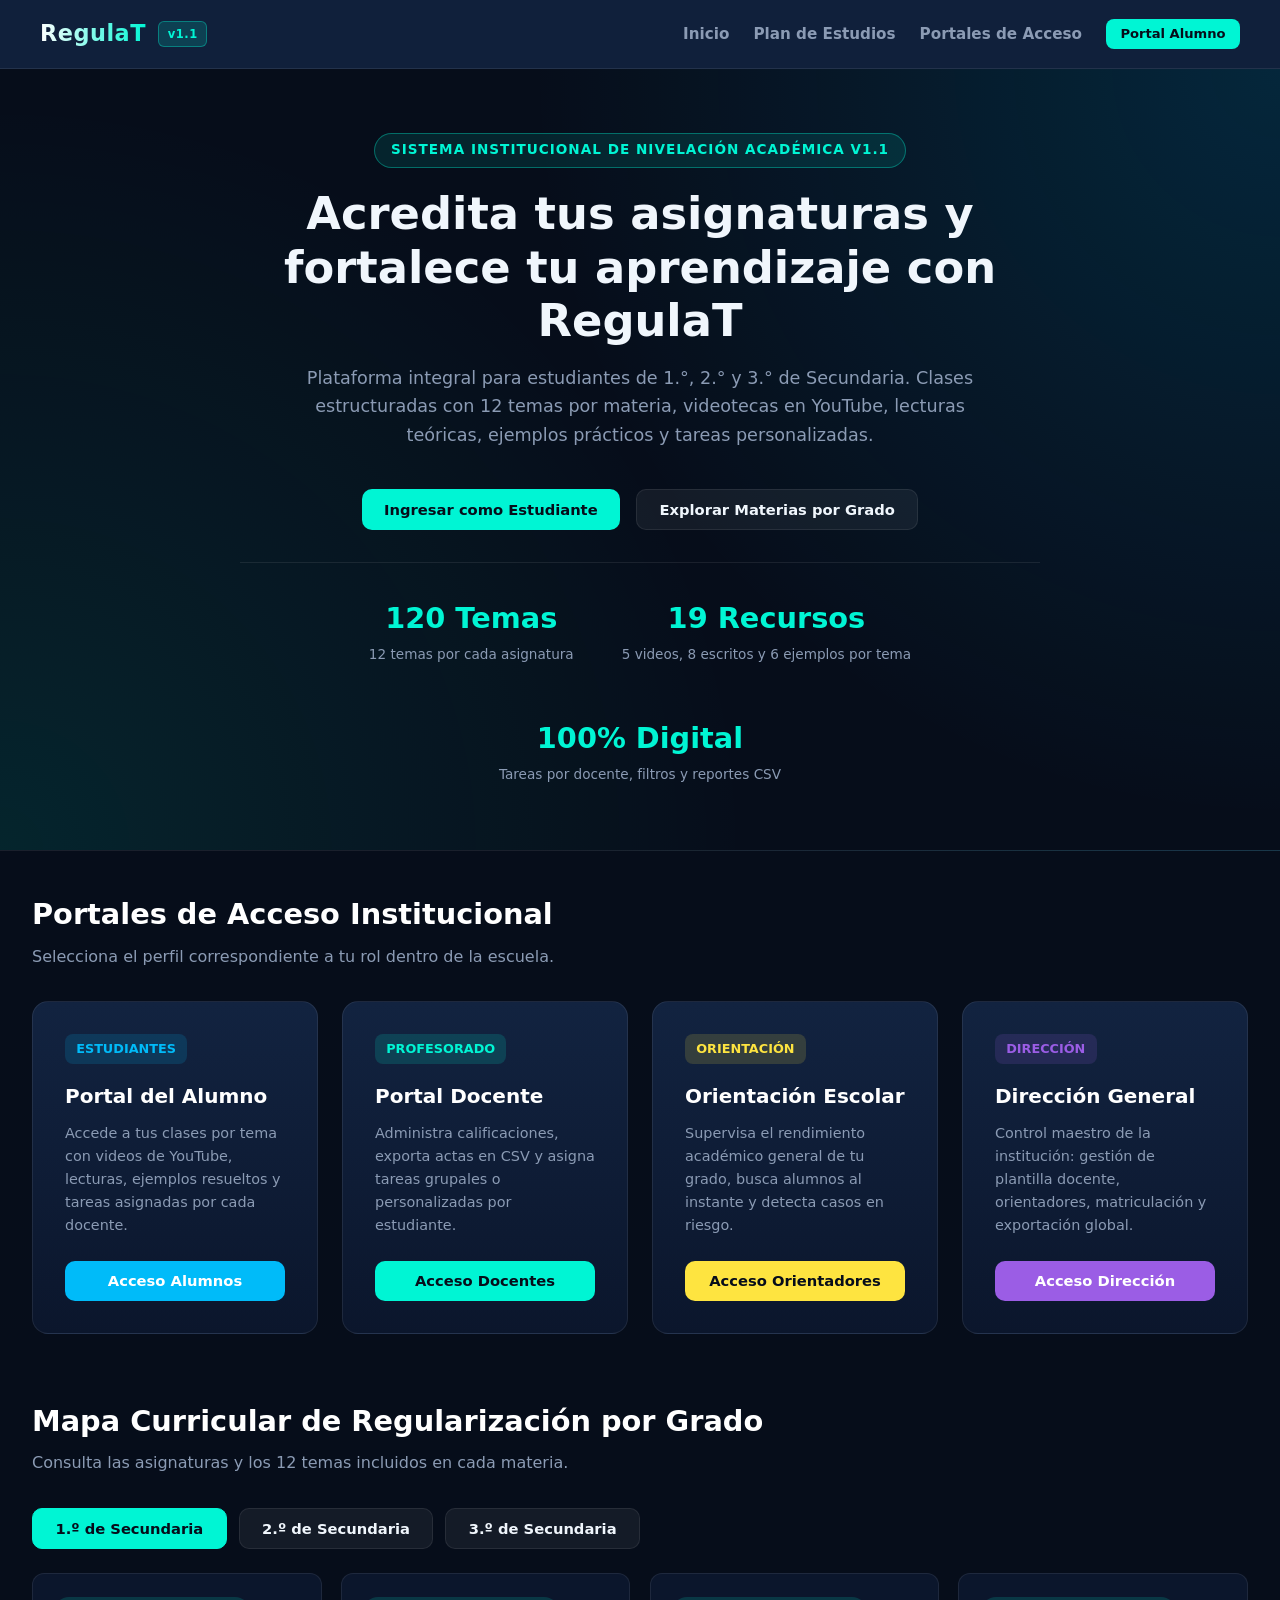
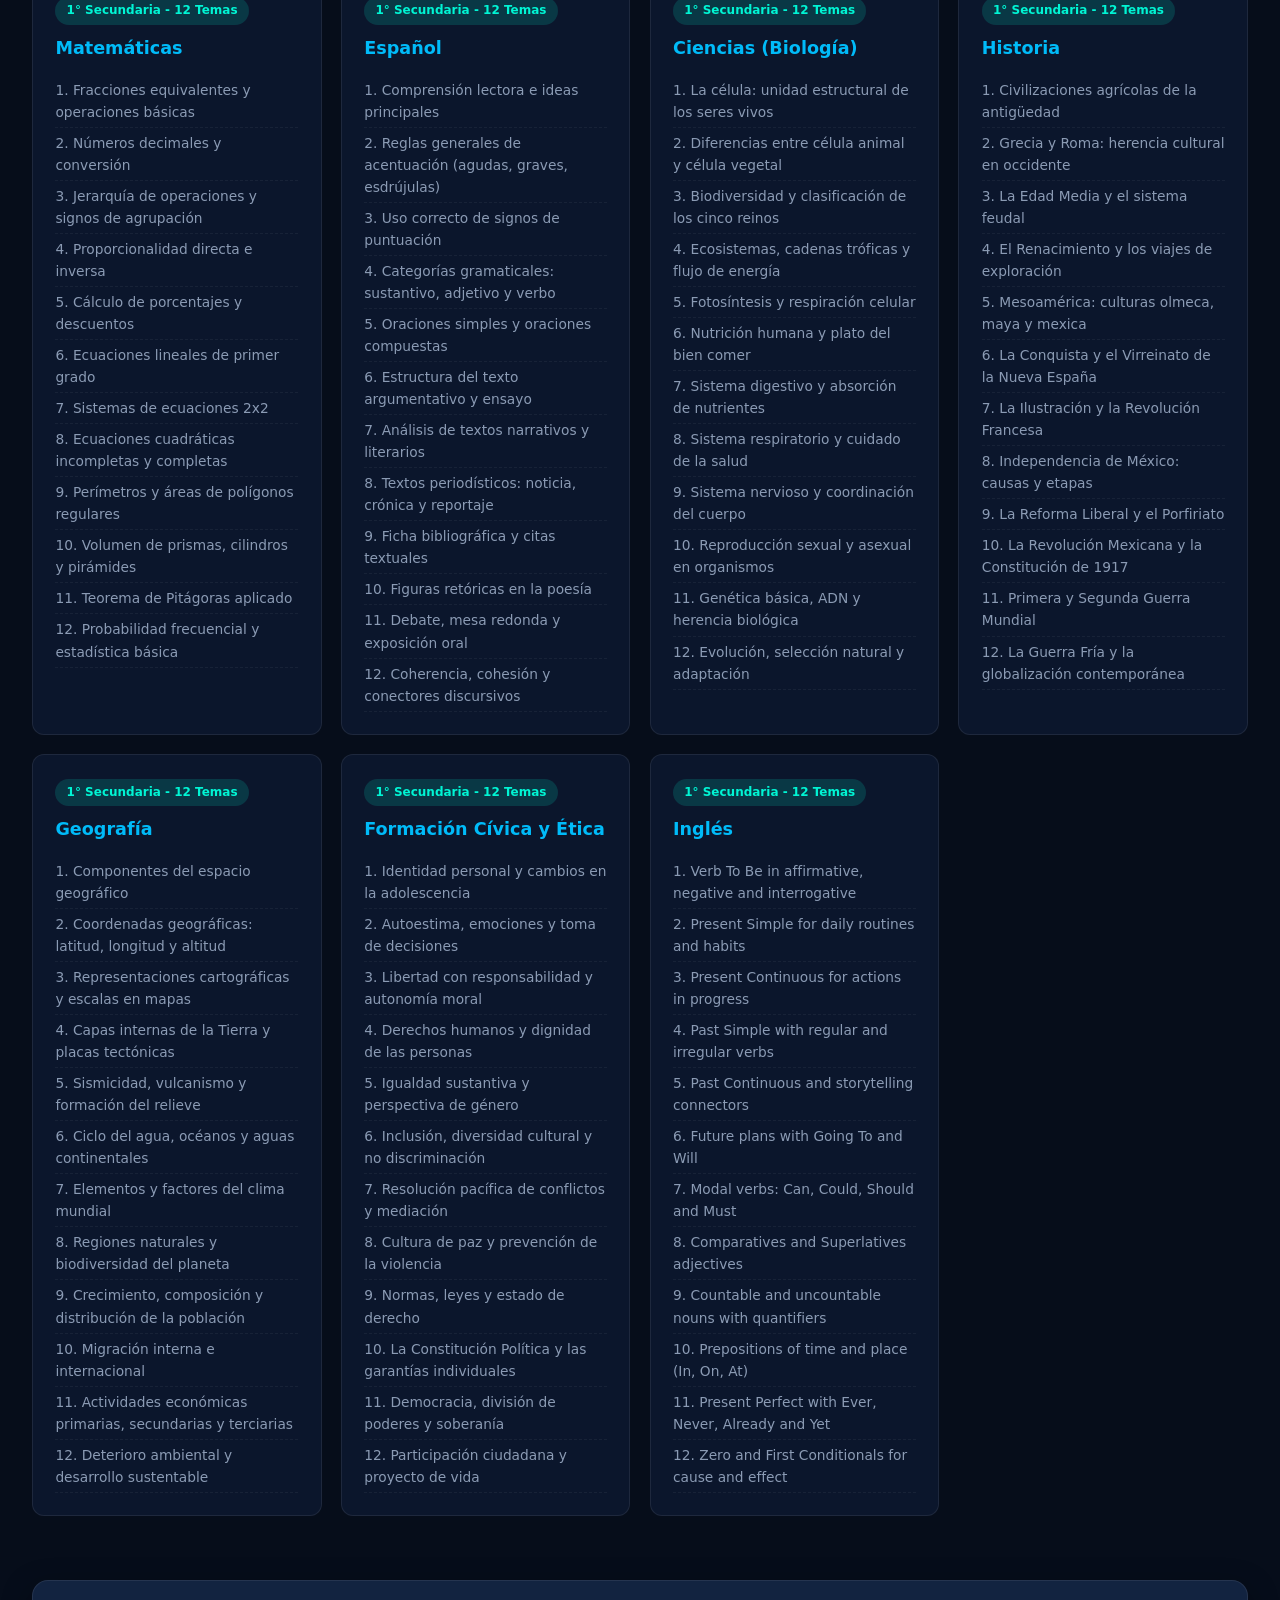
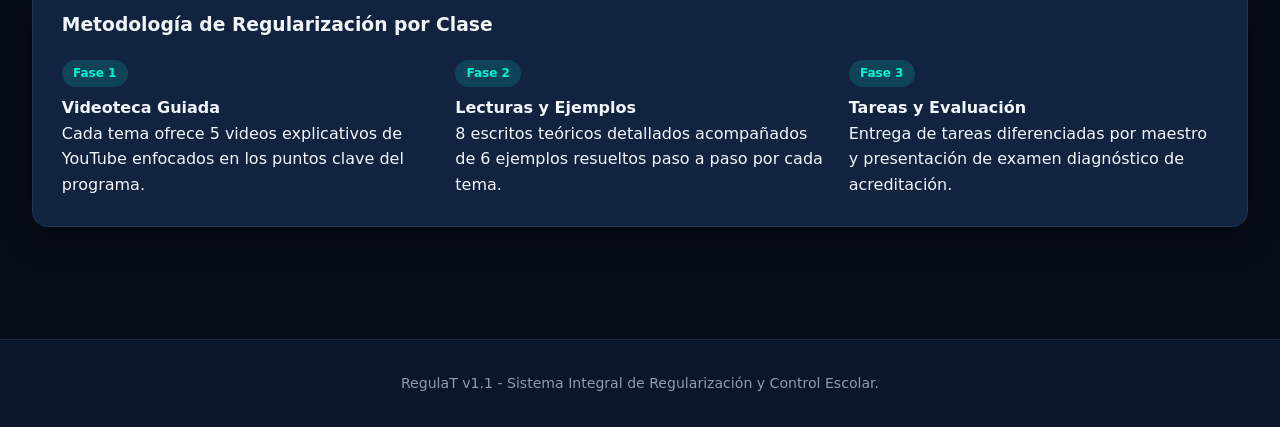
==== index.html @ aa65c078 "Rename Index.html to index.html" ====
<!DOCTYPE html>
<html lang="es">
<head>
  <meta charset="UTF-8">
  <meta name="viewport" content="width=device-width, initial-scale=1.0">
  <title>RegulaT v1.1 - Plataforma Integral de Regularización Escolar</title>
  <style>
    :root {
      --bg-deep: #060d1a;
      --bg-dark: #0b162c;
      --bg-card: #122340;
      --bg-card-hover: #182e52;
      --bg-input: #0e1b33;
      --text-main: #f0f6fc;
      --text-muted: #8b9bb4;
      --accent-cyan: #00f5d4;
      --accent-blue: #00bbf9;
      --accent-purple: #9b5de5;
      --accent-gold: #fee440;
      --accent-red: #f15bb5;
      --accent-green: #00e676;
      --border-light: rgba(255, 255, 255, 0.08);
      --border-glow: rgba(0, 245, 212, 0.35);
    }

    * {
      box-sizing: border-box;
      margin: 0;
      padding: 0;
      font-family: 'Segoe UI', system-ui, -apple-system, sans-serif;
    }

    body {
      background-color: var(--bg-deep);
      color: var(--text-main);
      min-height: 100vh;
      line-height: 1.6;
    }

    .hidden {
      display: none !important;
    }

    .navbar {
      background: rgba(18, 35, 64, 0.9);
      backdrop-filter: blur(12px);
      padding: 1rem 2.5rem;
      display: flex;
      justify-content: space-between;
      align-items: center;
      border-bottom: 1px solid var(--border-light);
      position: sticky;
      top: 0;
      z-index: 100;
    }

    .brand-box {
      display: flex;
      align-items: center;
      gap: 0.75rem;
    }

    .brand-title {
      font-size: 1.4rem;
      font-weight: 800;
      letter-spacing: 0.5px;
      background: linear-gradient(90deg, #fff, var(--accent-cyan));
      -webkit-background-clip: text;
      -webkit-text-fill-color: transparent;
    }

    .version-tag {
      background: rgba(0, 245, 212, 0.15);
      color: var(--accent-cyan);
      border: 1px solid var(--border-glow);
      font-size: 0.72rem;
      font-weight: 800;
      padding: 0.15rem 0.55rem;
      border-radius: 6px;
      letter-spacing: 0.5px;
    }

    .nav-links {
      display: flex;
      gap: 1.5rem;
      align-items: center;
    }

    .nav-item {
      color: var(--text-muted);
      text-decoration: none;
      font-weight: 600;
      font-size: 0.95rem;
      cursor: pointer;
      transition: color 0.2s;
    }

    .nav-item:hover {
      color: var(--accent-cyan);
    }

    .hero-section {
      background: radial-gradient(circle at top right, rgba(0, 187, 249, 0.15), transparent 50%),
                  radial-gradient(circle at bottom left, rgba(0, 245, 212, 0.1), transparent 50%);
      padding: 4rem 2rem;
      text-align: center;
      border-bottom: 1px solid var(--border-light);
    }

    .hero-badge {
      display: inline-block;
      background: rgba(0, 245, 212, 0.1);
      color: var(--accent-cyan);
      border: 1px solid var(--border-glow);
      padding: 0.35rem 1rem;
      border-radius: 50px;
      font-size: 0.85rem;
      font-weight: 700;
      margin-bottom: 1.2rem;
      text-transform: uppercase;
      letter-spacing: 1px;
    }

    .hero-title {
      font-size: 2.8rem;
      font-weight: 900;
      max-width: 800px;
      margin: 0 auto 1rem;
      line-height: 1.2;
    }

    .hero-subtitle {
      color: var(--text-muted);
      font-size: 1.1rem;
      max-width: 680px;
      margin: 0 auto 2.5rem;
    }

    .hero-stats {
      display: flex;
      justify-content: center;
      gap: 3rem;
      flex-wrap: wrap;
      margin-top: 2rem;
      padding-top: 2rem;
      border-top: 1px solid var(--border-light);
      max-width: 800px;
      margin-left: auto;
      margin-right: auto;
    }

    .stat-block h4 {
      font-size: 1.8rem;
      color: var(--accent-cyan);
      font-weight: 800;
    }

    .stat-block span {
      font-size: 0.85rem;
      color: var(--text-muted);
    }

    .container {
      max-width: 1280px;
      margin: 0 auto;
      padding: 2.5rem 2rem;
    }

    .section-header {
      margin-bottom: 2rem;
      display: flex;
      justify-content: space-between;
      align-items: flex-end;
      flex-wrap: wrap;
      gap: 1rem;
    }

    .section-header h2 {
      font-size: 1.8rem;
      color: #ffffff;
      margin-bottom: 0.4rem;
    }

    .section-header p {
      color: var(--text-muted);
    }

    .card {
      background-color: var(--bg-card);
      border-radius: 16px;
      padding: 1.8rem;
      border: 1px solid var(--border-light);
      box-shadow: 0 10px 30px rgba(0, 0, 0, 0.35);
      margin-bottom: 1.5rem;
    }

    .card-header-flex {
      display: flex;
      justify-content: space-between;
      align-items: center;
      flex-wrap: wrap;
      gap: 1rem;
      margin-bottom: 1rem;
    }

    .grid-roles {
      display: grid;
      grid-template-columns: repeat(auto-fit, minmax(260px, 1fr));
      gap: 1.5rem;
    }

    .role-card {
      background: linear-gradient(180deg, var(--bg-card) 0%, var(--bg-dark) 100%);
      padding: 2rem;
      border-radius: 16px;
      border: 1px solid var(--border-light);
      transition: all 0.25s ease;
      display: flex;
      flex-direction: column;
      justify-content: space-between;
    }

    .role-card:hover {
      transform: translateY(-6px);
      border-color: var(--accent-cyan);
      box-shadow: 0 12px 25px rgba(0, 245, 212, 0.12);
    }

    .role-tag {
      display: inline-block;
      padding: 0.3rem 0.7rem;
      border-radius: 8px;
      font-weight: 800;
      font-size: 0.8rem;
      margin-bottom: 1rem;
      width: fit-content;
    }

    .role-card h3 {
      font-size: 1.25rem;
      margin-bottom: 0.6rem;
      color: #fff;
    }

    .role-card p {
      color: var(--text-muted);
      font-size: 0.9rem;
      margin-bottom: 1.5rem;
    }

    .grade-tabs {
      display: flex;
      gap: 0.75rem;
      margin-bottom: 1.5rem;
      flex-wrap: wrap;
    }

    .syllabus-grid {
      display: grid;
      grid-template-columns: repeat(auto-fit, minmax(280px, 1fr));
      gap: 1.2rem;
    }

    .syllabus-card {
      background-color: var(--bg-dark);
      padding: 1.4rem;
      border-radius: 12px;
      border: 1px solid var(--border-light);
    }

    .syllabus-card h4 {
      color: var(--accent-blue);
      margin-bottom: 0.5rem;
      font-size: 1.1rem;
    }

    .syllabus-card ul {
      list-style: none;
      padding-left: 0;
      margin-top: 0.8rem;
    }

    .syllabus-card li {
      font-size: 0.86rem;
      color: var(--text-muted);
      padding: 0.25rem 0;
      border-bottom: 1px dashed rgba(255,255,255,0.05);
    }

    .btn {
      padding: 0.7rem 1.4rem;
      border: none;
      border-radius: 10px;
      font-weight: 700;
      cursor: pointer;
      transition: all 0.2s;
      font-size: 0.92rem;
      display: inline-flex;
      align-items: center;
      justify-content: center;
      gap: 0.5rem;
      text-decoration: none;
    }

    .btn:hover {
      transform: translateY(-2px);
      filter: brightness(1.1);
    }

    .btn-sm { padding: 0.45rem 0.9rem; font-size: 0.82rem; border-radius: 8px; }
    .btn-cyan { background: var(--accent-cyan); color: var(--bg-deep); }
    .btn-blue { background: var(--accent-blue); color: #fff; }
    .btn-gold { background: var(--accent-gold); color: var(--bg-deep); }
    .btn-purple { background: var(--accent-purple); color: #fff; }
    .btn-green { background: var(--accent-green); color: var(--bg-deep); }
    .btn-red { background: var(--accent-red); color: #fff; }
    .btn-ghost { background: rgba(255,255,255,0.06); color: var(--text-main); border: 1px solid var(--border-light); }
    .btn-ghost.active { background: var(--accent-cyan); color: var(--bg-deep); border-color: var(--accent-cyan); }

    .input-field {
      width: 100%;
      padding: 0.75rem 1rem;
      background-color: var(--bg-input);
      border: 1px solid var(--border-light);
      border-radius: 10px;
      color: #ffffff;
      font-size: 0.95rem;
      outline: none;
      transition: border-color 0.2s;
    }

    .input-field:focus {
      border-color: var(--accent-cyan);
    }

    .search-box {
      max-width: 300px;
      padding: 0.55rem 0.9rem;
      font-size: 0.88rem;
    }

    .login-container {
      min-height: calc(100vh - 70px);
      display: flex;
      align-items: center;
      justify-content: center;
      padding: 2rem;
    }

    .login-box {
      width: 100%;
      max-width: 440px;
      background-color: var(--bg-card);
      padding: 2.5rem;
      border-radius: 20px;
      border: 1px solid var(--border-glow);
      box-shadow: 0 20px 50px rgba(0, 0, 0, 0.5);
    }

    .login-box h2 {
      text-align: center;
      color: #fff;
      margin-bottom: 0.4rem;
    }

    .login-box p.subtitle {
      text-align: center;
      color: var(--text-muted);
      margin-bottom: 1.8rem;
      font-size: 0.9rem;
    }

    .form-group { margin-bottom: 1.2rem; }
    .form-group label { display: block; margin-bottom: 0.45rem; font-size: 0.88rem; color: var(--text-main); font-weight: 600; }

    .dashboard-layout {
      display: flex;
      min-height: calc(100vh - 70px);
    }

    .sidebar {
      width: 260px;
      background-color: var(--bg-dark);
      border-right: 1px solid var(--border-light);
      padding: 1.5rem 1rem;
      display: flex;
      flex-direction: column;
      justify-content: space-between;
    }

    .sidebar-nav {
      display: flex;
      flex-direction: column;
      gap: 0.5rem;
    }

    .side-btn {
      width: 100%;
      text-align: left;
      padding: 0.85rem 1rem;
      background: transparent;
      border: none;
      border-radius: 10px;
      color: var(--text-muted);
      font-weight: 600;
      font-size: 0.92rem;
      cursor: pointer;
      transition: all 0.2s;
    }

    .side-btn:hover {
      background: rgba(255, 255, 255, 0.05);
      color: #fff;
    }

    .side-btn.active {
      background: rgba(0, 245, 212, 0.12);
      color: var(--accent-cyan);
      border-left: 3px solid var(--accent-cyan);
    }

    .user-profile-card {
      background: var(--bg-card);
      padding: 1rem;
      border-radius: 12px;
      border: 1px solid var(--border-light);
    }

    .dashboard-content {
      flex: 1;
      padding: 2rem;
      overflow-y: auto;
    }

    .table-wrapper { overflow-x: auto; margin-top: 1rem; }
    table { width: 100%; border-collapse: collapse; text-align: left; }
    th, td { padding: 0.9rem 1rem; border-bottom: 1px solid var(--border-light); font-size: 0.9rem; }
    th { background: rgba(0, 0, 0, 0.25); color: var(--accent-cyan); font-weight: 700; text-transform: uppercase; font-size: 0.78rem; letter-spacing: 0.5px; }
    tr:hover td { background: rgba(255, 255, 255, 0.02); }
    code { background: rgba(0, 0, 0, 0.4); padding: 0.25rem 0.5rem; border-radius: 6px; color: var(--accent-gold); font-family: monospace; }

    .form-row { display: flex; gap: 1rem; flex-wrap: wrap; align-items: flex-end; margin-top: 1rem; }
    .form-col { flex: 1; min-width: 180px; }

    .kpi-grid { display: grid; grid-template-columns: repeat(auto-fit, minmax(200px, 1fr)); gap: 1.2rem; margin-bottom: 1.8rem; }
    .kpi-card { background: var(--bg-card); padding: 1.4rem; border-radius: 14px; border: 1px solid var(--border-light); }
    .kpi-card span { font-size: 0.8rem; color: var(--text-muted); text-transform: uppercase; font-weight: 700; }
    .kpi-card h3 { font-size: 2rem; color: var(--accent-cyan); margin-top: 0.3rem; }

    .grid-cards { display: grid; grid-template-columns: repeat(auto-fit, minmax(280px, 1fr)); gap: 1.2rem; margin-top: 1rem; }
    .subject-card {
      background: var(--bg-dark);
      padding: 1.5rem;
      border-radius: 14px;
      border: 1px solid var(--border-light);
      display: flex;
      flex-direction: column;
      justify-content: space-between;
      gap: 1rem;
    }

    .badge { display: inline-block; padding: 0.25rem 0.7rem; border-radius: 50px; font-size: 0.75rem; font-weight: 700; background: rgba(0, 245, 212, 0.15); color: var(--accent-cyan); }
    .badge-warn { background: rgba(241, 91, 181, 0.15); color: var(--accent-red); }
    .badge-ok { background: rgba(0, 230, 118, 0.15); color: var(--accent-green); }
    .badge-gold { background: rgba(254, 228, 64, 0.15); color: var(--accent-gold); }

    .topic-pills {
      display: grid;
      grid-template-columns: repeat(auto-fit, minmax(220px, 1fr));
      gap: 0.6rem;
      margin: 1.2rem 0;
    }

    .topic-pill {
      padding: 0.65rem 0.9rem;
      background: var(--bg-dark);
      border: 1px solid var(--border-light);
      border-radius: 10px;
      color: var(--text-muted);
      font-size: 0.84rem;
      font-weight: 600;
      text-align: left;
      cursor: pointer;
      transition: all 0.2s;
    }

    .topic-pill:hover {
      border-color: var(--accent-cyan);
      color: #fff;
    }

    .topic-pill.active {
      background: rgba(0, 245, 212, 0.14);
      border-color: var(--accent-cyan);
      color: var(--accent-cyan);
    }

    .resource-section {
      margin: 1.5rem 0;
      padding: 1.4rem;
      background: var(--bg-dark);
      border-radius: 12px;
      border: 1px solid var(--border-light);
    }

    .resource-section h4 {
      color: var(--accent-cyan);
      margin-bottom: 1rem;
      font-size: 1.05rem;
      border-bottom: 1px solid var(--border-light);
      padding-bottom: 0.5rem;
    }

    .video-list {
      display: grid;
      grid-template-columns: repeat(auto-fit, minmax(250px, 1fr));
      gap: 0.9rem;
    }

    .video-item {
      background: var(--bg-card);
      padding: 1rem;
      border-radius: 10px;
      border: 1px solid var(--border-light);
      display: flex;
      flex-direction: column;
      justify-content: space-between;
      gap: 0.7rem;
    }

    .video-item strong {
      font-size: 0.9rem;
      color: #fff;
    }

    .video-item span {
      font-size: 0.8rem;
      color: var(--text-muted);
    }

    .reading-grid {
      display: grid;
      grid-template-columns: repeat(auto-fit, minmax(290px, 1fr));
      gap: 1rem;
    }

    .reading-item {
      background: var(--bg-card);
      padding: 1.1rem;
      border-radius: 10px;
      border-left: 3px solid var(--accent-blue);
    }

    .reading-item h5 {
      color: var(--accent-blue);
      margin-bottom: 0.4rem;
      font-size: 0.95rem;
    }

    .reading-item p {
      font-size: 0.86rem;
      color: var(--text-main);
    }

    .example-grid {
      display: grid;
      grid-template-columns: repeat(auto-fit, minmax(290px, 1fr));
      gap: 1rem;
    }

    .example-item {
      background: var(--bg-card);
      padding: 1.1rem;
      border-radius: 10px;
      border-left: 3px solid var(--accent-gold);
    }

    .example-item h5 {
      color: var(--accent-gold);
      margin-bottom: 0.4rem;
      font-size: 0.92rem;
    }

    .example-item p {
      font-size: 0.86rem;
      color: var(--text-main);
    }

    .quiz-question {
      background: rgba(255, 255, 255, 0.02);
      padding: 1.2rem;
      border-radius: 10px;
      margin-bottom: 1rem;
      border: 1px solid var(--border-light);
    }

    .quiz-question p { font-weight: 700; color: #fff; margin-bottom: 0.7rem; }
    .quiz-option { display: flex; align-items: center; gap: 0.6rem; padding: 0.4rem 0; cursor: pointer; color: var(--text-main); }

    footer {
      background: var(--bg-dark);
      border-top: 1px solid var(--border-light);
      padding: 2rem;
      text-align: center;
      color: var(--text-muted);
      font-size: 0.88rem;
      margin-top: 3rem;
    }

    @media (max-width: 768px) {
      .dashboard-layout { flex-direction: column; }
      .sidebar { width: 100%; border-right: none; border-bottom: 1px solid var(--border-light); }
      .hero-title { font-size: 2rem; }
    }
  </style>
</head>
<body>

  <nav class="navbar">
    <div class="brand-box" style="cursor: pointer;" onclick="navegar('inicio')">
      <div class="brand-title">RegulaT</div>
      <span class="version-tag">v1.1</span>
    </div>
    <div class="nav-links" id="globalNavLinks">
      <span class="nav-item" onclick="navegar('inicio')">Inicio</span>
      <span class="nav-item" onclick="scrollToSection('sec-plan-estudios')">Plan de Estudios</span>
      <span class="nav-item" onclick="scrollToSection('sec-portales')">Portales de Acceso</span>
      <button class="btn btn-sm btn-cyan" onclick="navegar('login-alumnos')">Portal Alumno</button>
    </div>
    <div class="nav-links hidden" id="loggedNavLinks">
      <span id="navUserBadge" class="badge">Usuario</span>
      <button class="btn btn-sm btn-red" onclick="cerrarSesion()">Cerrar Sesión</button>
    </div>
  </nav>

  <div id="view-inicio" class="view-screen">
    <section class="hero-section">
      <div class="hero-badge">Sistema Institucional de Nivelación Académica v1.1</div>
      <h1 class="hero-title">Acredita tus asignaturas y fortalece tu aprendizaje con RegulaT</h1>
      <p class="hero-subtitle">Plataforma integral para estudiantes de 1.°, 2.° y 3.° de Secundaria. Clases estructuradas con 12 temas por materia, videotecas en YouTube, lecturas teóricas, ejemplos prácticos y tareas personalizadas.</p>
      <div style="display: flex; gap: 1rem; justify-content: center; flex-wrap: wrap;">
        <button class="btn btn-cyan" onclick="navegar('login-alumnos')">Ingresar como Estudiante</button>
        <button class="btn btn-ghost" onclick="scrollToSection('sec-plan-estudios')">Explorar Materias por Grado</button>
      </div>
      <div class="hero-stats">
        <div class="stat-block">
          <h4>120 Temas</h4>
          <span>12 temas por cada asignatura</span>
        </div>
        <div class="stat-block">
          <h4>19 Recursos</h4>
          <span>5 videos, 8 escritos y 6 ejemplos por tema</span>
        </div>
        <div class="stat-block">
          <h4>100% Digital</h4>
          <span>Tareas por docente, filtros y reportes CSV</span>
        </div>
      </div>
    </section>

    <main class="container">
      <section id="sec-portales" style="margin-bottom: 4rem;">
        <div class="section-header">
          <div>
            <h2>Portales de Acceso Institucional</h2>
            <p>Selecciona el perfil correspondiente a tu rol dentro de la escuela.</p>
          </div>
        </div>
        <div class="grid-roles">
          <div class="role-card">
            <div>
              <span class="role-tag" style="background: rgba(0, 187, 249, 0.15); color: var(--accent-blue);">ESTUDIANTES</span>
              <h3>Portal del Alumno</h3>
              <p>Accede a tus clases por tema con videos de YouTube, lecturas, ejemplos resueltos y tareas asignadas por cada docente.</p>
            </div>
            <button class="btn btn-blue" style="width: 100%;" onclick="navegar('login-alumnos')">Acceso Alumnos</button>
          </div>

          <div class="role-card">
            <div>
              <span class="role-tag" style="background: rgba(0, 245, 212, 0.15); color: var(--accent-cyan);">PROFESORADO</span>
              <h3>Portal Docente</h3>
              <p>Administra calificaciones, exporta actas en CSV y asigna tareas grupales o personalizadas por estudiante.</p>
            </div>
            <button class="btn btn-cyan" style="width: 100%;" onclick="navegar('login-docentes')">Acceso Docentes</button>
          </div>

          <div class="role-card">
            <div>
              <span class="role-tag" style="background: rgba(254, 228, 64, 0.15); color: var(--accent-gold);">ORIENTACIÓN</span>
              <h3>Orientación Escolar</h3>
              <p>Supervisa el rendimiento académico general de tu grado, busca alumnos al instante y detecta casos en riesgo.</p>
            </div>
            <button class="btn btn-gold" style="width: 100%;" onclick="navegar('login-orientadores')">Acceso Orientadores</button>
          </div>

          <div class="role-card">
            <div>
              <span class="role-tag" style="background: rgba(155, 93, 229, 0.15); color: var(--accent-purple);">DIRECCIÓN</span>
              <h3>Dirección General</h3>
              <p>Control maestro de la institución: gestión de plantilla docente, orientadores, matriculación y exportación global.</p>
            </div>
            <button class="btn btn-purple" style="width: 100%;" onclick="navegar('login-director')">Acceso Dirección</button>
          </div>
        </div>
      </section>

      <section id="sec-plan-estudios" style="margin-bottom: 4rem;">
        <div class="section-header">
          <div>
            <h2>Mapa Curricular de Regularización por Grado</h2>
            <p>Consulta las asignaturas y los 12 temas incluidos en cada materia.</p>
          </div>
        </div>
        <div class="grade-tabs">
          <button class="btn btn-ghost active" id="tabPub1" onclick="mostrarPlanPublico('1°')">1.º de Secundaria</button>
          <button class="btn btn-ghost" id="tabPub2" onclick="mostrarPlanPublico('2°')">2.º de Secundaria</button>
          <button class="btn btn-ghost" id="tabPub3" onclick="mostrarPlanPublico('3°')">3.º de Secundaria</button>
        </div>
        <div id="gridPlanEstudiosPublico" class="syllabus-grid"></div>
      </section>

      <section class="card">
        <h3>Metodología de Regularización por Clase</h3>
        <div class="grid-roles" style="margin-top: 1.2rem;">
          <div>
            <span class="badge" style="margin-bottom: 0.5rem;">Fase 1</span>
            <h4>Videoteca Guiada</h4>
            <p>Cada tema ofrece 5 videos explicativos de YouTube enfocados en los puntos clave del programa.</p>
          </div>
          <div>
            <span class="badge" style="margin-bottom: 0.5rem;">Fase 2</span>
            <h4>Lecturas y Ejemplos</h4>
            <p>8 escritos teóricos detallados acompañados de 6 ejemplos resueltos paso a paso por cada tema.</p>
          </div>
          <div>
            <span class="badge" style="margin-bottom: 0.5rem;">Fase 3</span>
            <h4>Tareas y Evaluación</h4>
            <p>Entrega de tareas diferenciadas por maestro y presentación de examen diagnóstico de acreditación.</p>
          </div>
        </div>
      </section>
    </main>

    <footer>
      <p>RegulaT v1.1 - Sistema Integral de Regularización y Control Escolar.</p>
    </footer>
  </div>

  <div id="view-login-alumnos" class="view-screen hidden">
    <div class="login-container">
      <div class="login-box">
        <h2>Portal del Alumno</h2>
        <p class="subtitle">Ingresa tu usuario y contraseña institucional</p>
        <form onsubmit="procesarLoginAlumno(event)">
          <div class="form-group">
            <label>Usuario o Matrícula:</label>
            <input type="text" id="inputUserAlumno" class="input-field" placeholder="Ej. DoryanCastañeda" required>
          </div>
          <div class="form-group">
            <label>Contraseña:</label>
            <input type="password" id="inputPassAlumno" class="input-field" placeholder="Contraseña" required>
          </div>
          <button type="submit" class="btn btn-blue" style="width: 100%;">Ingresar a Mis Clases</button>
        </form>
        <div style="text-align: center; margin-top: 1.5rem;">
          <button class="btn btn-sm btn-ghost" onclick="navegar('inicio')">Volver a la portada</button>
        </div>
      </div>
    </div>
  </div>

  <div id="view-login-docentes" class="view-screen hidden">
    <div class="login-container">
      <div class="login-box">
        <h2>Portal Docente</h2>
        <p class="subtitle">Selecciona tu grado, nombre y clave asignada</p>
        <form onsubmit="procesarLoginDocente(event)">
          <div class="form-group">
            <label>Grado Escolar:</label>
            <select id="selectGradoDocente" class="input-field" onchange="filtrarMaestrosPorGrado()">
              <option value="1°">1.º de Secundaria</option>
              <option value="2°">2.º de Secundaria</option>
              <option value="3°">3.º de Secundaria</option>
            </select>
          </div>
          <div class="form-group">
            <label>Docente y Asignatura:</label>
            <select id="selectMaestroObjeto" class="input-field" required></select>
          </div>
          <div class="form-group">
            <label>Contraseña:</label>
            <input type="password" id="inputPassDocente" class="input-field" placeholder="Contraseña" required>
          </div>
          <button type="submit" class="btn btn-cyan" style="width: 100%;">Acceder al Panel Docente</button>
        </form>
        <div style="text-align: center; margin-top: 1.5rem;">
          <button class="btn btn-sm btn-ghost" onclick="navegar('inicio')">Volver a la portada</button>
        </div>
      </div>
    </div>
  </div>

  <div id="view-login-orientadores" class="view-screen hidden">
    <div class="login-container">
      <div class="login-box">
        <h2>Orientación Escolar</h2>
        <p class="subtitle">Seguimiento académico por grado</p>
        <form onsubmit="procesarLoginOrientador(event)">
          <div class="form-group">
            <label>Grado Asignado:</label>
            <select id="selectGradoOrientador" class="input-field">
              <option value="1°">1.º de Secundaria (Profa. Nancy)</option>
              <option value="2°">2.º de Secundaria (Profa. Anele)</option>
              <option value="3°">3.º de Secundaria (Prof. Genaro Reyes)</option>
            </select>
          </div>
          <div class="form-group">
            <label>Contraseña:</label>
            <input type="password" id="inputPassOrientador" class="input-field" placeholder="Contraseña" required>
          </div>
          <button type="submit" class="btn btn-gold" style="width: 100%;">Ingresar a Orientación</button>
        </form>
        <div style="text-align: center; margin-top: 1.5rem;">
          <button class="btn btn-sm btn-ghost" onclick="navegar('inicio')">Volver a la portada</button>
        </div>
      </div>
    </div>
  </div>

  <div id="view-login-director" class="view-screen hidden">
    <div class="login-container">
      <div class="login-box">
        <h2>Dirección General</h2>
        <p class="subtitle">Control administrativo maestro</p>
        <form onsubmit="procesarLoginDirector(event)">
          <div class="form-group">
            <label>Clave Maestra:</label>
            <input type="password" id="inputPassDirector" class="input-field" placeholder="Clave maestra" required>
          </div>
          <button type="submit" class="btn btn-purple" style="width: 100%;">Ingresar a Dirección</button>
        </form>
        <div style="text-align: center; margin-top: 1.5rem;">
          <button class="btn btn-sm btn-ghost" onclick="navegar('inicio')">Volver a la portada</button>
        </div>
      </div>
    </div>
  </div>

  <div id="view-panel-alumnos" class="view-screen hidden">
    <div class="dashboard-layout">
      <aside class="sidebar">
        <div class="sidebar-nav">
          <button class="side-btn active" id="sideAluMaterias" onclick="cambiarSeccionAlumno('materias')">Mis Clases y Materias</button>
          <button class="side-btn" id="sideAluTareas" onclick="cambiarSeccionAlumno('tareas')">Mis Tareas Asignadas</button>
          <button class="side-btn" id="sideAluHistorial" onclick="cambiarSeccionAlumno('historial')">Boleta e Historial</button>
        </div>
        <div class="user-profile-card">
          <span class="badge" id="badgeGradoAlumnoSide" style="margin-bottom: 0.4rem;">Grado</span>
          <h4 id="labelNombreAlumnoSide" style="font-size: 0.95rem; color: #fff;">Alumno</h4>
          <p id="labelUsuarioAlumnoSide" style="font-size: 0.8rem; color: var(--text-muted);">@usuario</p>
        </div>
      </aside>

      <main class="dashboard-content">
        <div id="aluVistaMaterias">
          <div class="section-header">
            <div>
              <h2>Clases de Regularización por Materia</h2>
              <p>Cada asignatura cuenta con 12 temas completos: 5 videos de YouTube, 8 lecturas teóricas, 6 ejemplos y evaluación.</p>
            </div>
          </div>

          <div class="grade-tabs" id="filtrosMateriasAlumno">
            <button class="btn btn-sm btn-ghost active" id="filtroMatTodos" onclick="filtrarMateriasAlumno('todos')">Todas</button>
            <button class="btn btn-sm btn-ghost" id="filtroMatAprobadas" onclick="filtrarMateriasAlumno('aprobadas')">Aprobadas</button>
            <button class="btn btn-sm btn-ghost" id="filtroMatRiesgo" onclick="filtrarMateriasAlumno('riesgo')">En Riesgo</button>
            <button class="btn btn-sm btn-ghost" id="filtroMatPendientes" onclick="filtrarMateriasAlumno('pendientes')">Pendientes</button>
          </div>

          <div id="gridMateriasGraduadas" class="grid-cards"></div>

          <div id="panelExamenModulo" class="card hidden" style="margin-top: 2rem; border-color: var(--accent-cyan);">
            <div style="display: flex; justify-content: space-between; align-items: center; flex-wrap: wrap; gap: 1rem;">
              <div>
                <span class="badge" id="tagMateriaNombre">Asignatura</span>
                <h2 id="tituloModuloEstudio" style="margin-top: 0.4rem;">Aula Virtual de Regularización</h2>
              </div>
              <button class="btn btn-sm btn-ghost" onclick="cerrarModuloEstudio()">Volver a materias</button>
            </div>

            <div style="margin-top: 1.5rem;">
              <h4 style="color: var(--accent-cyan);">Selecciona uno de los 12 Temas de la Asignatura:</h4>
              <div id="contenedorTemasMateria" class="topic-pills"></div>
            </div>

            <div class="resource-section">
              <h4 id="tituloVideosTema">5 Videos de YouTube sobre el Tema</h4>
              <div id="contenedorVideosTema" class="video-list"></div>
            </div>

            <div class="resource-section">
              <h4 id="tituloLecturasTema">8 Escritos y Lecturas Teóricas del Tema</h4>
              <div id="contenedorLecturasTema" class="reading-grid"></div>
            </div>

            <div class="resource-section">
              <h4 id="tituloEjemplosTema">6 Ejemplos Prácticos Resueltos</h4>
              <div id="contenedorEjemplosTema" class="example-grid"></div>
            </div>

            <div class="resource-section" style="border-color: var(--accent-cyan);">
              <h4>Evaluación de Acreditación de la Asignatura</h4>
              <div id="contenedorPreguntasQuiz"></div>
              <div style="display: flex; gap: 1rem; margin-top: 1.5rem;">
                <button class="btn btn-cyan" onclick="evaluarQuizAlumno()">Finalizar y Calificar Examen</button>
                <button class="btn btn-ghost" onclick="cerrarModuloEstudio()">Cancelar</button>
              </div>
            </div>
          </div>
        </div>

        <div id="aluVistaTareas" class="hidden">
          <div class="section-header">
            <div>
              <h2>Tareas Asignadas por tus Docentes</h2>
              <p>Actividades personalizadas y grupales enviadas por los maestros de tus distintas asignaturas.</p>
            </div>
          </div>
          <div id="gridTareasAlumno" class="grid-cards"></div>
        </div>

        <div id="aluVistaHistorial" class="hidden">
          <div class="section-header">
            <div>
              <h2>Boleta e Historial Académico</h2>
              <p>Resultados obtenidos en tus evaluaciones y calificaciones registradas por docentes.</p>
            </div>
            <button class="btn btn-sm btn-green" onclick="exportarBoletaAlumnoCSV()">Descargar Boleta (CSV)</button>
          </div>
          <div class="kpi-grid">
            <div class="kpi-card">
              <span>Promedio General</span>
              <h3 id="kpiPromedioAlumno">0.0</h3>
            </div>
            <div class="kpi-card">
              <span>Materias Evaluadas</span>
              <h3 id="kpiExamenesCount">0</h3>
            </div>
            <div class="kpi-card">
              <span>Estatus Académico</span>
              <h3 id="kpiEstatusAlumno" style="font-size: 1.4rem; margin-top: 0.6rem;">Sin datos</h3>
            </div>
          </div>
          <div class="card">
            <div class="table-wrapper">
              <table>
                <thead>
                  <tr>
                    <th>Asignatura</th>
                    <th>Calificación</th>
                    <th>Estatus</th>
                    <th>Fecha</th>
                  </tr>
                </thead>
                <tbody id="tbodyHistorialAlumno"></tbody>
              </table>
            </div>
          </div>
        </div>
      </main>
    </div>
  </div>

  <div id="view-panel-docentes" class="view-screen hidden">
    <div class="dashboard-layout">
      <aside class="sidebar">
        <div class="sidebar-nav">
          <button class="side-btn active" id="sideDocTareas" onclick="cambiarSeccionDocente('tareas')">Tareas y Material</button>
          <button class="side-btn" id="sideDocCalifs" onclick="cambiarSeccionDocente('califs')">Calificaciones</button>
        </div>
        <div class="user-profile-card">
          <span class="badge" id="badgeGradoDocenteSide" style="margin-bottom: 0.4rem;">Grado</span>
          <h4 id="labelNombreDocenteSide" style="font-size: 0.95rem; color: #fff;">Docente</h4>
          <p id="labelMateriaDocenteSide" style="font-size: 0.8rem; color: var(--accent-cyan);">Asignatura</p>
        </div>
      </aside>

      <main class="dashboard-content">
        <div id="docVistaTareas">
          <div class="section-header">
            <div>
              <h2 id="tituloDocenteTareas">Gestión de Tareas y Recursos</h2>
              <p>Publica actividades para todo el grupo o asigna tareas diferenciadas a un estudiante específico.</p>
            </div>
          </div>

          <div class="card">
            <h3>Publicar Nueva Actividad</h3>
            <form id="formTareaDocente" onsubmit="guardarTareaDocente(event)">
              <div class="form-row">
                <div class="form-col">
                  <label style="display:block; margin-bottom:0.4rem; font-size:0.88rem;">Asignar a:</label>
                  <select id="selectDestinatarioTarea" class="input-field"></select>
                </div>
                <div class="form-col">
                  <label style="display:block; margin-bottom:0.4rem; font-size:0.88rem;">Título de la tarea:</label>
                  <input type="text" id="tituloTareaDocente" class="input-field" placeholder="Ej. Ejercicios de reforzamiento" required>
                </div>
                <div class="form-col">
                  <label style="display:block; margin-bottom:0.4rem; font-size:0.88rem;">Enlace externo (YouTube, Drive, PDF):</label>
                  <input type="url" id="enlaceTareaDocente" class="input-field" placeholder="https://...">
                </div>
              </div>
              <div style="margin-top: 1rem;">
                <label style="display:block; margin-bottom:0.4rem; font-size:0.88rem;">Instrucciones detalladas:</label>
                <textarea id="descTareaDocente" class="input-field" rows="3" placeholder="Describe los ejercicios o lectura que debe realizar el alumno..." required></textarea>
              </div>
              <div class="form-row">
                <div class="form-col">
                  <label style="display:block; margin-bottom:0.4rem; font-size:0.88rem;">Adjuntar Imagen / Esquema (Opcional):</label>
                  <input type="file" id="imagenTareaDocente" accept="image/*" class="input-field">
                </div>
                <button type="submit" class="btn btn-gold">Publicar Tarea</button>
              </div>
            </form>
          </div>

          <div class="card">
            <h3>Tareas Publicadas en tu Asignatura</h3>
            <div class="table-wrapper">
              <table>
                <thead>
                  <tr>
                    <th>Destinatario</th>
                    <th>Título</th>
                    <th>Instrucciones</th>
                    <th>Adjuntos</th>
                    <th>Fecha</th>
                    <th>Acción</th>
                  </tr>
                </thead>
                <tbody id="tbodyTareasDocente"></tbody>
              </table>
            </div>
          </div>
        </div>

        <div id="docVistaCalifs" class="hidden">
          <div class="section-header">
            <div>
              <h2>Registro de Calificaciones</h2>
              <p>Asigna o actualiza las calificaciones de los estudiantes inscritos en tu grado.</p>
            </div>
          </div>

          <div class="card">
            <h3>Capturar Calificación</h3>
            <form onsubmit="guardarCalificacionDocente(event)" class="form-row">
              <div class="form-col">
                <label style="display:block; margin-bottom:0.4rem; font-size:0.88rem;">Seleccionar Alumno:</label>
                <select id="selectAlumnoDocente" class="input-field" required></select>
              </div>
              <div class="form-col" style="max-width: 180px;">
                <label style="display:block; margin-bottom:0.4rem; font-size:0.88rem;">Calificación (5 - 10):</label>
                <input type="number" id="inputCalificacionDocente" class="input-field" min="5" max="10" step="0.1" placeholder="Ej. 8.5" required>
              </div>
              <button type="submit" class="btn btn-cyan">Guardar Calificación</button>
            </form>
          </div>

          <div class="card">
            <div class="card-header-flex">
              <h3>Acta de Calificaciones Registradas</h3>
              <button class="btn btn-sm btn-green" onclick="exportarActaDocenteCSV()">Exportar Acta (CSV)</button>
            </div>
            <div class="table-wrapper">
              <table>
                <thead>
                  <tr>
                    <th>ID Alumno</th>
                    <th>Nombre del Alumno</th>
                    <th>Grupo</th>
                    <th>Calificación</th>
                    <th>Fecha</th>
                  </tr>
                </thead>
                <tbody id="tbodyCalificacionesDocente"></tbody>
              </table>
            </div>
          </div>
        </div>
      </main>
    </div>
  </div>

  <div id="view-panel-orientadores" class="view-screen hidden">
    <div class="dashboard-layout">
      <aside class="sidebar">
        <div class="sidebar-nav">
          <button class="side-btn active" id="sideOriResumen" onclick="cambiarSeccionOrientador('resumen')">Resumen por Alumno</button>
          <button class="side-btn" id="sideOriDetalle" onclick="cambiarSeccionOrientador('detalle')">Desglose por Materia</button>
        </div>
        <div class="user-profile-card">
          <span class="badge" id="badgeGradoOriSide" style="margin-bottom: 0.4rem;">Grado</span>
          <h4 id="labelNombreOriSide" style="font-size: 0.95rem; color: #fff;">Orientador</h4>
          <p style="font-size: 0.8rem; color: var(--text-muted);">Tutoría y Seguimiento</p>
        </div>
      </aside>

      <main class="dashboard-content">
        <div class="kpi-grid">
          <div class="kpi-card">
            <span>Alumnos en el Grado</span>
            <h3 id="kpiOriTotalAlumnos">0</h3>
          </div>
          <div class="kpi-card">
            <span>Regularizados (Prom >= 6)</span>
            <h3 id="kpiOriAprobados" style="color: var(--accent-green);">0</h3>
          </div>
          <div class="kpi-card">
            <span>En Riesgo / Pendientes</span>
            <h3 id="kpiOriRiesgo" style="color: var(--accent-red);">0</h3>
          </div>
        </div>

        <div id="oriVistaResumen" class="card">
          <div class="card-header-flex">
            <h3>Monitoreo General de Alumnos</h3>
            <input type="text" id="buscadorOriAlumnos" class="input-field search-box" placeholder="Buscar alumno o grupo..." oninput="filtrarTablaOrientador()">
          </div>
          <div class="table-wrapper">
            <table>
              <thead>
                <tr>
                  <th>ID</th>
                  <th>Nombre del Alumno</th>
                  <th>Grupo</th>
                  <th>Materias Evaluadas</th>
                  <th>Promedio</th>
                  <th>Estatus</th>
                </tr>
              </thead>
              <tbody id="tbodyAlumnosOrientador"></tbody>
            </table>
          </div>
        </div>

        <div id="oriVistaDetalle" class="card hidden">
          <h3>Historial Detallado de Evaluaciones del Grado</h3>
          <div class="table-wrapper">
            <table>
              <thead>
                <tr>
                  <th>Alumno</th>
                  <th>Grupo</th>
                  <th>Asignatura</th>
                  <th>Calificación</th>
                  <th>Fecha</th>
                </tr>
              </thead>
              <tbody id="tbodyCalifsOrientador"></tbody>
            </table>
          </div>
        </div>
      </main>
    </div>
  </div>

  <div id="view-panel-director" class="view-screen hidden">
    <div class="dashboard-layout">
      <aside class="sidebar">
        <div class="sidebar-nav">
          <button class="side-btn active" id="sideDirMaestros" onclick="cambiarTabDirector('maestros')">Plantilla Docente</button>
          <button class="side-btn" id="sideDirOrientadores" onclick="cambiarTabDirector('orientadores')">Plantilla Orientadores</button>
          <button class="side-btn" id="sideDirAlumnos" onclick="cambiarTabDirector('alumnos')">Matriculación Alumnos</button>
          <button class="side-btn" id="sideDirBD" onclick="cambiarTabDirector('bd')">Base de Datos Global</button>
        </div>
        <div class="user-profile-card">
          <span class="badge" style="margin-bottom: 0.4rem;">Control Maestro</span>
          <h4 style="font-size: 0.95rem; color: #fff;">Dirección General</h4>
          <p style="font-size: 0.8rem; color: var(--text-muted);">Administración Total v1.1</p>
        </div>
      </aside>

      <main class="dashboard-content">
        <div id="dirTabMaestros" class="card">
          <h3>Control de Personal Docente por Grado y Asignatura</h3>
          <div class="table-wrapper">
            <table>
              <thead>
                <tr>
                  <th>ID</th>
                  <th>Nombre del Maestro</th>
                  <th>Grado</th>
                  <th>Asignatura</th>
                  <th>Contraseña</th>
                  <th>Acción</th>
                </tr>
              </thead>
              <tbody id="tbodyMaestrosDirector"></tbody>
            </table>
          </div>
          <h4 style="margin-top: 1.8rem; color: var(--accent-cyan);">Agregar Nuevo Docente</h4>
          <div class="form-row">
            <div class="form-col"><input type="text" id="addMaestroNombre" class="input-field" placeholder="Nombre completo"></div>
            <div class="form-col">
              <select id="addMaestroGrado" class="input-field" onchange="actualizarAsignaturasFormDirector()">
                <option value="1°">1.º de Secundaria</option>
                <option value="2°">2.º de Secundaria</option>
                <option value="3°">3.º de Secundaria</option>
              </select>
            </div>
            <div class="form-col"><select id="addMaestroMateria" class="input-field"></select></div>
            <div class="form-col"><input type="text" id="addMaestroPass" class="input-field" placeholder="Contraseña"></div>
            <button class="btn btn-gold" onclick="agregarMaestroDirector()">Guardar Docente</button>
          </div>
        </div>

        <div id="dirTabOrientadores" class="card hidden">
          <h3>Control de Personal Orientador por Grado</h3>
          <div class="table-wrapper">
            <table>
              <thead>
                <tr>
                  <th>ID</th>
                  <th>Nombre del Orientador</th>
                  <th>Grado Asignado</th>
                  <th>Contraseña</th>
                  <th>Acción</th>
                </tr>
              </thead>
              <tbody id="tbodyOrientadoresDirector"></tbody>
            </table>
          </div>
          <h4 style="margin-top: 1.8rem; color: var(--accent-cyan);">Agregar Nuevo Orientador</h4>
          <div class="form-row">
            <div class="form-col"><input type="text" id="addOrientadorNombre" class="input-field" placeholder="Nombre completo"></div>
            <div class="form-col">
              <select id="addOrientadorGrado" class="input-field">
                <option value="1°">1.º de Secundaria</option>
                <option value="2°">2.º de Secundaria</option>
                <option value="3°">3.º de Secundaria</option>
              </select>
            </div>
            <div class="form-col"><input type="text" id="addOrientadorPass" class="input-field" placeholder="Contraseña"></div>
            <button class="btn btn-gold" onclick="agregarOrientadorDirector()">Guardar Orientador</button>
          </div>
        </div>

        <div id="dirTabAlumnos" class="card hidden">
          <div class="card-header-flex">
            <h3>Matriculación General de Alumnos</h3>
            <input type="text" id="buscadorDirAlumnos" class="input-field search-box" placeholder="Buscar por nombre, usuario o grado..." oninput="cargarTablaAlumnosDirector()">
          </div>
          <div class="table-wrapper">
            <table>
              <thead>
                <tr>
                  <th>ID</th>
                  <th>Nombre del Alumno</th>
                  <th>Usuario</th>
                  <th>Contraseña</th>
                  <th>Grado y Grupo</th>
                  <th>Acción</th>
                </tr>
              </thead>
              <tbody id="tbodyAlumnosDirector"></tbody>
            </table>
          </div>
          <h4 style="margin-top: 1.8rem; color: var(--accent-cyan);">Matricular Nuevo Estudiante</h4>
          <div class="form-row">
            <div class="form-col"><input type="text" id="addAlumnoNombre" class="input-field" placeholder="Nombre completo"></div>
            <div class="form-col"><input type="text" id="addAlumnoUser" class="input-field" placeholder="Usuario"></div>
            <div class="form-col"><input type="text" id="addAlumnoPass" class="input-field" placeholder="Contraseña"></div>
            <div class="form-col">
              <select id="addAlumnoGrado" class="input-field">
                <option value="1°">1.º de Secundaria</option>
                <option value="2°">2.º de Secundaria</option>
                <option value="3°">3.º de Secundaria</option>
              </select>
            </div>
            <div class="form-col">
              <select id="addAlumnoGrupo" class="input-field">
                <option value="A">Grupo A</option>
                <option value="B">Grupo B</option>
                <option value="C">Grupo C</option>
              </select>
            </div>
            <button class="btn btn-blue" onclick="agregarAlumnoDirector()">Matricular Alumno</button>
          </div>
        </div>

        <div id="dirTabBD" class="card hidden">
          <div class="card-header-flex">
            <h3>Base de Datos Global de Calificaciones</h3>
            <button class="btn btn-sm btn-green" onclick="exportarBDGlobalCSV()">Exportar Base Global (CSV)</button>
          </div>
          <div class="table-wrapper">
            <table>
              <thead>
                <tr>
                  <th>ID</th>
                  <th>Alumno</th>
                  <th>Grado</th>
                  <th>Materia</th>
                  <th>Calificación</th>
                  <th>Fecha</th>
                  <th>Acción</th>
                </tr>
              </thead>
              <tbody id="tbodyBDDirector"></tbody>
            </table>
          </div>
          <div style="margin-top: 1.5rem;">
            <button class="btn btn-red" onclick="vaciarBDDirector()">Vaciar Base de Datos</button>
          </div>
        </div>
      </main>
    </div>
  </div>

  <script>
    const materiasPorGrado = {
      "1°": ["Matemáticas", "Español", "Ciencias (Biología)", "Historia", "Geografía", "Formación Cívica y Ética", "Inglés"],
      "2°": ["Matemáticas", "Español", "Ciencias (Física)", "Historia", "Formación Cívica y Ética", "Inglés", "Tecnología"],
      "3°": ["Matemáticas", "Español", "Ciencias (Química)", "Historia", "Formación Cívica y Ética", "Inglés", "Tecnología"]
    };

    const catalogoTemasMateria = {
      "Matemáticas": [
        "Fracciones equivalentes y operaciones básicas",
        "Números decimales y conversión",
        "Jerarquía de operaciones y signos de agrupación",
        "Proporcionalidad directa e inversa",
        "Cálculo de porcentajes y descuentos",
        "Ecuaciones lineales de primer grado",
        "Sistemas de ecuaciones 2x2",
        "Ecuaciones cuadráticas incompletas y completas",
        "Perímetros y áreas de polígonos regulares",
        "Volumen de prismas, cilindros y pirámides",
        "Teorema de Pitágoras aplicado",
        "Probabilidad frecuencial y estadística básica"
      ],
      "Español": [
        "Comprensión lectora e ideas principales",
        "Reglas generales de acentuación (agudas, graves, esdrújulas)",
        "Uso correcto de signos de puntuación",
        "Categorías gramaticales: sustantivo, adjetivo y verbo",
        "Oraciones simples y oraciones compuestas",
        "Estructura del texto argumentativo y ensayo",
        "Análisis de textos narrativos y literarios",
        "Textos periodísticos: noticia, crónica y reportaje",
        "Ficha bibliográfica y citas textuales",
        "Figuras retóricas en la poesía",
        "Debate, mesa redonda y exposición oral",
        "Coherencia, cohesión y conectores discursivos"
      ],
      "Ciencias (Biología)": [
        "La célula: unidad estructural de los seres vivos",
        "Diferencias entre célula animal y célula vegetal",
        "Biodiversidad y clasificación de los cinco reinos",
        "Ecosistemas, cadenas tróficas y flujo de energía",
        "Fotosíntesis y respiración celular",
        "Nutrición humana y plato del bien comer",
        "Sistema digestivo y absorción de nutrientes",
        "Sistema respiratorio y cuidado de la salud",
        "Sistema nervioso y coordinación del cuerpo",
        "Reproducción sexual y asexual en organismos",
        "Genética básica, ADN y herencia biológica",
        "Evolución, selección natural y adaptación"
      ],
      "Ciencias (Física)": [
        "Magnitudes físicas y sistema internacional de unidades",
        "Cinemática: movimiento rectilíneo uniforme y velocidad",
        "Aceleración y caída libre de los cuerpos",
        "Primera Ley de Newton: inercia y equilibrio",
        "Segunda Ley de Newton: fuerza, masa y aceleración",
        "Tercera Ley de Newton: acción y reacción",
        "Trabajo mecánico y potencia física",
        "Energía cinética y energía potencial gravitacional",
        "Temperatura, calor y formas de transferencia térmica",
        "Estados de agregación y modelo cinético de partículas",
        "Electricidad, circuitos en serie y en paralelo",
        "Magnetismo, ondas electromagnéticas y luz"
      ],
      "Ciencias (Química)": [
        "Propiedades físicas y químicas de la materia",
        "Mezclas homogéneas, heterogéneas y métodos de separación",
        "Modelos atómicos y partículas subatómicas",
        "Estructura y organización de la Tabla Periódica",
        "Enlace químico: iónico, covalente y metálico",
        "Formación de compuestos y nomenclatura básica",
        "Reacciones químicas y ecuaciones balanceadas",
        "Ley de conservación de la masa (Lavoisier)",
        "El mol como unidad de cantidad de sustancia",
        "Ácidos, bases y escala de medición del pH",
        "Reacciones de óxido-reducción en la vida diaria",
        "Química del carbono y macromoléculas"
      ],
      "Historia": [
        "Civilizaciones agrícolas de la antigüedad",
        "Grecia y Roma: herencia cultural en occidente",
        "La Edad Media y el sistema feudal",
        "El Renacimiento y los viajes de exploración",
        "Mesoamérica: culturas olmeca, maya y mexica",
        "La Conquista y el Virreinato de la Nueva España",
        "La Ilustración y la Revolución Francesa",
        "Independencia de México: causas y etapas",
        "La Reforma Liberal y el Porfiriato",
        "La Revolución Mexicana y la Constitución de 1917",
        "Primera y Segunda Guerra Mundial",
        "La Guerra Fría y la globalización contemporánea"
      ],
      "Geografía": [
        "Componentes del espacio geográfico",
        "Coordenadas geográficas: latitud, longitud y altitud",
        "Representaciones cartográficas y escalas en mapas",
        "Capas internas de la Tierra y placas tectónicas",
        "Sismicidad, vulcanismo y formación del relieve",
        "Ciclo del agua, océanos y aguas continentales",
        "Elementos y factores del clima mundial",
        "Regiones naturales y biodiversidad del planeta",
        "Crecimiento, composición y distribución de la población",
        "Migración interna e internacional",
        "Actividades económicas primarias, secundarias y terciarias",
        "Deterioro ambiental y desarrollo sustentable"
      ],
      "Formación Cívica y Ética": [
        "Identidad personal y cambios en la adolescencia",
        "Autoestima, emociones y toma de decisiones",
        "Libertad con responsabilidad y autonomía moral",
        "Derechos humanos y dignidad de las personas",
        "Igualdad sustantiva y perspectiva de género",
        "Inclusión, diversidad cultural y no discriminación",
        "Resolución pacífica de conflictos y mediación",
        "Cultura de paz y prevención de la violencia",
        "Normas, leyes y estado de derecho",
        "La Constitución Política y las garantías individuales",
        "Democracia, división de poderes y soberanía",
        "Participación ciudadana y proyecto de vida"
      ],
      "Inglés": [
        "Verb To Be in affirmative, negative and interrogative",
        "Present Simple for daily routines and habits",
        "Present Continuous for actions in progress",
        "Past Simple with regular and irregular verbs",
        "Past Continuous and storytelling connectors",
        "Future plans with Going To and Will",
        "Modal verbs: Can, Could, Should and Must",
        "Comparatives and Superlatives adjectives",
        "Countable and uncountable nouns with quantifiers",
        "Prepositions of time and place (In, On, At)",
        "Present Perfect with Ever, Never, Already and Yet",
        "Zero and First Conditionals for cause and effect"
      ],
      "Tecnología": [
        "Técnica, tecnología y satisfacción de necesidades",
        "Medios técnicos: herramientas, máquinas e instrumentos",
        "Delegación de funciones en sistemas técnicos",
        "Materiales naturales y sintéticos en la industria",
        "Fuentes y transformación de energía en los procesos",
        "Comunicación y representación técnica mediante planos",
        "Diseño técnico y resolución de problemas",
        "Gestión y planeación de proyectos productivos",
        "Innovación técnica y ciclos de desarrollo",
        "Tecnologías de la información y la comunicación",
        "Impacto ambiental de los procesos tecnológicos",
        "Evaluación interna y externa de sistemas técnicos"
      ]
    };

    const bancoEvaluaciones = {
      "Matemáticas": {
        preguntas: [
          { p: "Resuelve la ecuación: 2x + 6 = 18", o: ["x = 6", "x = 12", "x = 4"], r: 0 },
          { p: "¿Cuál es el resultado de elevar 3 al cubo (3^3)?", o: ["9", "27", "81"], r: 1 },
          { p: "Si un triángulo tiene base 10 cm y altura 5 cm, ¿cuál es su área?", o: ["50 cm²", "25 cm²", "15 cm²"], r: 1 }
        ]
      },
      "Español": {
        preguntas: [
          { p: "¿Cuál de las siguientes es una palabra esdrújula?", o: ["Cámara", "Pared", "Canción"], r: 0 },
          { p: "Identifica el verbo en la oración 'Los alumnos repasan sus lecciones':", o: ["Alumnos", "Repasan", "Lecciones"], r: 1 },
          { p: "¿Qué tipo de texto busca convencer mediante argumentos?", o: ["Narrativo", "Argumentativo", "Descriptivo"], r: 1 }
        ]
      },
      "Ciencias (Biología)": {
        preguntas: [
          { p: "¿Cuál es la unidad fundamental de los seres vivos?", o: ["Tejido", "Célula", "Órgano"], r: 1 },
          { p: "Proceso por el cual las plantas producen oxígeno:", o: ["Fotosíntesis", "Respiración", "Mitosis"], r: 0 }
        ]
      },
      "Ciencias (Física)": {
        preguntas: [
          { p: "¿Cuál es la fórmula de la velocidad promedio?", o: ["v = d / t", "v = m * a", "v = F * d"], r: 0 },
          { p: "Unidad de medida de la fuerza en el Sistema Internacional:", o: ["Joule", "Newton", "Pascal"], r: 1 }
        ]
      },
      "Ciencias (Química)": {
        preguntas: [
          { p: "¿Cuál es la fórmula química del agua?", o: ["H2O", "CO2", "NaCl"], r: 0 },
          { p: "Partícula subatómica con carga eléctrica negativa:", o: ["Protón", "Neutrón", "Electrón"], r: 2 }
        ]
      },
      "Historia": {
        preguntas: [
          { p: "¿En qué año dio inicio la Independencia de México?", o: ["1810", "1821", "1910"], r: 0 },
          { p: "Año en que concluyó la Segunda Guerra Mundial:", o: ["1918", "1945", "1968"], r: 1 }
        ]
      },
      "Geografía": {
        preguntas: [
          { p: "Línea imaginaria que divide la Tierra en Hemisferio Norte y Sur:", o: ["Ecuador", "Meridiano de Greenwich", "Trópico de Cáncer"], r: 0 }
        ]
      },
      "Formación Cívica y Ética": {
        preguntas: [
          { p: "Documento supremo que rige las leyes en México:", o: ["Constitución Política", "Código Civil", "Ley General"], r: 0 }
        ]
      },
      "Inglés": {
        preguntas: [
          { p: "Select the correct past tense of the verb 'Go':", o: ["Gone", "Went", "Goed"], r: 1 }
        ]
      },
      "Tecnología": {
        preguntas: [
          { p: "Es un componente físico (hardware) de almacenamiento de datos:", o: ["Disco Duro", "Sistema Operativo", "Navegador Web"], r: 0 }
        ]
      }
    };

    let sesionActual = null;
    let materiaSeleccionada = null;
    let temaSeleccionadoIndex = 0;
    let filtroMateriaActual = 'todos';

    function generarContenidoClase(materia, tema, numeroTema) {
      const consultaBase = encodeURIComponent(`${materia} secundaria ${tema}`);
      const videos = [
        {
          titulo: `Video 1: Introducción conceptual a ${tema}`,
          canal: "Clase Explicativa - YouTube",
          url: `https://www.youtube.com/results?search_query=${consultaBase}+introduccion+explicacion`
        },
        {
          titulo: `Video 2: Desarrollo paso a paso de ${tema}`,
          canal: "Tutorial Académico - YouTube",
          url: `https://www.youtube.com/results?search_query=${consultaBase}+paso+a+paso`
        },
        {
          titulo: `Video 3: Ejercicios resueltos sobre ${tema}`,
          canal: "Práctica Guiada - YouTube",
          url: `https://www.youtube.com/results?search_query=${consultaBase}+ejercicios+resueltos`
        },
        {
          titulo: `Video 4: Errores comunes en ${tema} y cómo evitarlos`,
          canal: "Repaso Intensivo - YouTube",
          url: `https://www.youtube.com/results?search_query=${consultaBase}+errores+comunes+repaso`
        },
        {
          titulo: `Video 5: Resumen final para examen de ${tema}`,
          canal: "Guía de Acreditación - YouTube",
          url: `https://www.youtube.com/results?search_query=${consultaBase}+resumen+examen`
        }
      ];

      const escritos = [
        {
          titulo: `Escrito 1: Definición y fundamentos de ${tema}`,
          texto: `En la asignatura de ${materia}, el estudio de "${tema}" (Tema ${numeroTema}) establece las bases conceptuales necesarias para comprender fenómenos y resolver situaciones problemáticas propias del nivel secundaria.`
        },
        {
          titulo: `Escrito 2: Antecedentes y contexto curricular`,
          texto: `Para dominar "${tema}", es indispensable vincular los conocimientos previos de ${materia} con las reglas, principios y estructuras formales que rigen este contenido programático.`
        },
        {
          titulo: `Escrito 3: Elementos principales y clasificación`,
          texto: `Todo análisis riguroso dentro de "${tema}" se divide en componentes identificables: datos iniciales, reglas de transformación o interpretación y criterios de validación de resultados.`
        },
        {
          titulo: `Escrito 4: Procedimiento metodológico recomendado`,
          texto: `Al abordar problemas de "${tema}", se recomienda leer detenidamente el planteamiento, identificar las variables o conceptos clave de ${materia} y aplicar el método de resolución de forma ordenada.`
        },
        {
          titulo: `Escrito 5: Relación con otros temas de ${materia}`,
          texto: `El dominio de "${tema}" facilita directamente el aprendizaje de los bloques posteriores de ${materia}, ya que funciona como herramienta transversal en evaluaciones diagnósticas y finales.`
        },
        {
          titulo: `Escrito 6: Aplicaciones en situaciones cotidianas`,
          texto: `Los principios de "${tema}" no se limitan al aula; permiten interpretar información real, tomar decisiones fundamentadas y resolver retos prácticos en el entorno escolar y comunitario.`
        },
        {
          titulo: `Escrito 7: Criterios de verificación y autoevaluación`,
          texto: `Un estudiante ha comprendido "${tema}" cuando es capaz de explicar el concepto con sus propias palabras, identificar sus partes y comprobar que sus respuestas sean coherentes.`
        },
        {
          titulo: `Escrito 8: Síntesis clave para el examen de regularización`,
          texto: `Antes de presentar la evaluación de ${materia}, repasa las fórmulas, definiciones o reglas gramaticales y científicas asociadas a "${tema}" para asegurar una acreditación exitosa.`
        }
      ];

      const ejemplos = [
        {
          titulo: `Ejemplo 1 (Nivel Básico): Identificación directa en ${tema}`,
          texto: `Planteamiento: Reconocer los elementos centrales de "${tema}" dentro de un caso inicial de ${materia}. Resolución: Se separan los datos conocidos, se aplica la regla fundamental del tema y se obtiene el resultado base comprobado.`
        },
        {
          titulo: `Ejemplo 2 (Nivel Básico): Aplicación de regla principal`,
          texto: `Planteamiento: Resolver un ejercicio directo utilizando la propiedad esencial de "${tema}". Resolución: Sustituyendo los valores o conceptos en el esquema correspondiente de ${materia}, se llega de forma lineal a la solución correcta.`
        },
        {
          titulo: `Ejemplo 3 (Nivel Intermedio): Caso con dos variables o etapas`,
          texto: `Planteamiento: Analizar una situación de "${tema}" donde intervienen dos condiciones simultáneas. Resolución: Primero se resuelve la condición primaria y posteriormente se integra el segundo criterio para validar el resultado final.`
        },
        {
          titulo: `Ejemplo 4 (Nivel Intermedio): Corrección de procedimiento`,
          texto: `Planteamiento: Detectar el fallo en un desarrollo incompleto sobre "${tema}". Resolución: Al revisar paso por paso conforme a los principios de ${materia}, se corrige el paso intermedio y se restablece la respuesta exacta.`
        },
        {
          titulo: `Ejemplo 5 (Nivel Avanzado): Problema contextualizado`,
          texto: `Planteamiento: Aplicar "${tema}" en un escenario práctico de la vida diaria vinculado con ${materia}. Resolución: Se traduce el enunciado al lenguaje técnico de la asignatura, se ejecuta el procedimiento completo y se interpreta la conclusión.`
        },
        {
          titulo: `Ejemplo 6 (Tipo Examen): Reactivo integrador de acreditación`,
          texto: `Planteamiento: Ejercicio modelo similar a los incluidos en la evaluación oficial de ${materia} sobre "${tema}". Resolución: Descartando distractores y aplicando el método completo paso a paso, se confirma la opción correcta.`
        }
      ];

      return { videos, escritos, ejemplos };
    }

    function descargarArchivoCSV(nombreArchivo, filas) {
      const contenido = "\uFEFF" + filas.map(fila =>
        fila.map(celda => `"${String(celda ?? '').replace(/"/g, '""')}"`).join(",")
      ).join("\n");
      const blob = new Blob([contenido], { type: "text/csv;charset=utf-8;" });
      const url = URL.createObjectURL(blob);
      const enlace = document.createElement("a");
      enlace.href = url;
      enlace.download = nombreArchivo;
      document.body.appendChild(enlace);
      enlace.click();
      document.body.removeChild(enlace);
      URL.revokeObjectURL(url);
    }

    function inicializarBaseDatosSistema() {
      if (!localStorage.getItem('regulat_maestros')) {
        const maestrosIniciales = [
          { id: 101, nombre: "Prof. Correa", grado: "1°", materia: "Matemáticas", pass: "mat1" },
          { id: 102, nombre: "Profa. Rogelio", grado: "1°", materia: "Español", pass: "esp1" },
          { id: 103, nombre: "Profa. MaruEugenia", grado: "1°", materia: "Ciencias (Biología)", pass: "bio1" },
          { id: 104, nombre: "Prof. Fernando", grado: "1°", materia: "Historia", pass: "his1" },
          { id: 105, nombre: "Profa. Pablo", grado: "1°", materia: "Geografía", pass: "geo1" },
          { id: 106, nombre: "Prof. Rocio", grado: "1°", materia: "Formación Cívica y Ética", pass: "fce1" },
          { id: 107, nombre: "Profa. Pamela", grado: "1°", materia: "Inglés", pass: "ing1" },
          { id: 201, nombre: "Prof. Becerra", grado: "2°", materia: "Matemáticas", pass: "mat2" },
          { id: 202, nombre: "Profa. Rogelio", grado: "2°", materia: "Español", pass: "esp2" },
          { id: 203, nombre: "Prof. Paco", grado: "2°", materia: "Ciencias (Física)", pass: "fis2" },
          { id: 204, nombre: "Prof. Fernando", grado: "2°", materia: "Historia", pass: "his2" },
          { id: 205, nombre: "Profa. Rocio", grado: "2°", materia: "Formación Cívica y Ética", pass: "fce2" },
          { id: 206, nombre: "Profa. Rocio Judith", grado: "2°", materia: "Inglés", pass: "ing2" },
          { id: 207, nombre: "Prof. Adan", grado: "2°", materia: "Tecnología", pass: "tec2" },
          { id: 301, nombre: "Profa. Robledo Rogelio", grado: "3°", materia: "Matemáticas", pass: "mat3" },
          { id: 302, nombre: "Prof. Rogelio", grado: "3°", materia: "Español", pass: "esp3" },
          { id: 303, nombre: "Profa. Maru Eugenia", grado: "3°", materia: "Ciencias (Química)", pass: "qui3" },
          { id: 304, nombre: "Prof. Omar Castro", grado: "3°", materia: "Historia", pass: "his3" },
          { id: 305, nombre: "Profa. Rocio", grado: "3°", materia: "Formación Cívica y Ética", pass: "fce3" },
          { id: 306, nombre: "Prof. Sergio", grado: "3°", materia: "Inglés", pass: "ing3" },
          { id: 307, nombre: "Profa. Claudia Erika", grado: "3°", materia: "Tecnología", pass: "tec3" }
        ];
        localStorage.setItem('regulat_maestros', JSON.stringify(maestrosIniciales));
      }

      if (!localStorage.getItem('regulat_orientadores')) {
        const orientadoresIniciales = [
          { id: 1, nombre: "Profa. Nancy", grado: "1°", pass: "nan2026" },
          { id: 2, nombre: "Profa. Anele", grado: "2°", pass: "anel2026" },
          { id: 3, nombre: "Prof. Genaro Reyes", grado: "3°", pass: "genarito2026" }
        ];
        localStorage.setItem('regulat_orientadores', JSON.stringify(orientadoresIniciales));
      }

      if (!localStorage.getItem('regulat_alumnos')) {
        const alumnosIniciales = [
          { id: 1001, nombre: "Doryan Argenis Castañeda Perez", usuario: "DoryanCastañeda", pass: "101010", grado: "1°", grupo: "B" },
          { id: 1002, nombre: "Lizet Trejo Adame", usuario: "LizetTrejo", pass: "202020", grado: "2°", grupo: "A" },
          { id: 1003, nombre: "Aranza Daniea", usuario: "Aranza", pass: "151515", grado: "3°", grupo: "A" }
        ];
        localStorage.setItem('regulat_alumnos', JSON.stringify(alumnosIniciales));
      }

      if (!localStorage.getItem('regulat_calificaciones')) {
        localStorage.setItem('regulat_calificaciones', JSON.stringify([]));
      }

      if (!localStorage.getItem('regulat_tareas')) {
        const tareasIniciales = [
          {
            id: 5001,
            docente: "Prof. Correa",
            grado: "1°",
            materia: "Matemáticas",
            alumnoId: 1001,
            alumnoNombre: "Doryan Argenis Castañeda Perez",
            titulo: "Problemario personalizado de ecuaciones lineales y fracciones",
            descripcion: "Resuelve los 10 ejercicios de despeje de ecuaciones de primer grado y simplificación de fracciones del Tema 6.",
            enlace: "https://www.youtube.com/results?search_query=ecuaciones+lineales+primer+grado+secundaria",
            imagen: null,
            fecha: "19/11/2026"
          },
          {
            id: 5002,
            docente: "Profa. Rogelio",
            grado: "1°",
            materia: "Español",
            alumnoId: "todos",
            alumnoNombre: "Todo el grado 1°",
            titulo: "Análisis de texto argumentativo y acentuación",
            descripcion: "Redacta un texto breve de dos párrafos subrayando las palabras agudas, graves y esdrújulas.",
            enlace: "https://www.youtube.com/results?search_query=reglas+de+acentuacion+secundaria",
            imagen: null,
            fecha: "19/11/2026"
          },
          {
            id: 5003,
            docente: "Profa. MaruEugenia",
            grado: "1°",
            materia: "Ciencias (Biología)",
            alumnoId: 1001,
            alumnoNombre: "Doryan Argenis Castañeda Perez",
            titulo: "Cuadro comparativo: Célula animal vs Célula vegetal",
            descripcion: "Elabora una tabla con los organelos principales y explica el proceso de fotosíntesis.",
            enlace: "https://www.youtube.com/results?search_query=celula+animal+y+vegetal+secundaria",
            imagen: null,
            fecha: "19/11/2026"
          },
          {
            id: 5004,
            docente: "Prof. Becerra",
            grado: "2°",
            materia: "Matemáticas",
            alumnoId: 1002,
            alumnoNombre: "Lizet Trejo Adame",
            titulo: "Sistemas de ecuaciones 2x2 por método de sustitución",
            descripcion: "Resuelve los 6 sistemas propuestos en el módulo de regularización y comprueba cada solución.",
            enlace: "https://www.youtube.com/results?search_query=sistemas+de+ecuaciones+2x2+secundaria",
            imagen: null,
            fecha: "19/11/2026"
          },
          {
            id: 5005,
            docente: "Prof. Paco",
            grado: "2°",
            materia: "Ciencias (Física)",
            alumnoId: 1002,
            alumnoNombre: "Lizet Trejo Adame",
            titulo: "Cálculo de velocidad, aceleración y Leyes de Newton",
            descripcion: "Resuelve los problemas de cinemática del Tema 2 y redacta un ejemplo práctico de cada Ley de Newton.",
            enlace: "https://www.youtube.com/results?search_query=leyes+de+newton+secundaria",
            imagen: null,
            fecha: "19/11/2026"
          },
          {
            id: 5006,
            docente: "Profa. Robledo Rogelio",
            grado: "3°",
            materia: "Matemáticas",
            alumnoId: 1003,
            alumnoNombre: "Aranza Daniea",
            titulo: "Ecuaciones cuadráticas y Teorema de Pitágoras",
            descripcion: "Aplica la fórmula general en 5 ecuaciones cuadráticas y calcula la hipotenusa en 4 triángulos rectángulos.",
            enlace: "https://www.youtube.com/results?search_query=ecuaciones+cuadraticas+y+teorema+de+pitagoras",
            imagen: null,
            fecha: "19/11/2026"
          },
          {
            id: 5007,
            docente: "Profa. Maru Eugenia",
            grado: "3°",
            materia: "Ciencias (Química)",
            alumnoId: 1003,
            alumnoNombre: "Aranza Daniea",
            titulo: "Balanceo de ecuaciones químicas y escala de pH",
            descripcion: "Balancea por tanteo las reacciones del Tema 7 y clasifica 8 sustancias cotidianas según su acidez o basicidad.",
            enlace: "https://www.youtube.com/results?search_query=balanceo+de+ecuaciones+quimicas+secundaria",
            imagen: null,
            fecha: "19/11/2026"
          }
        ];
        localStorage.setItem('regulat_tareas', JSON.stringify(tareasIniciales));
      }
    }

    function mostrarPlanPublico(grado) {
      ['1°', '2°', '3°'].forEach((g, i) => {
        const btn = document.getElementById('tabPub' + (i + 1));
        if (btn) btn.classList.toggle('active', g === grado);
      });

      const grid = document.getElementById('gridPlanEstudiosPublico');
      if (!grid) return;
      grid.innerHTML = '';

      (materiasPorGrado[grado] || []).forEach(mat => {
        const temas = catalogoTemasMateria[mat] || [];
        const listaTemas = temas.map((t, idx) => `<li>${idx + 1}. ${t}</li>`).join('');
        grid.innerHTML += `
          <div class="syllabus-card">
            <span class="badge">${grado} Secundaria - 12 Temas</span>
            <h4 style="margin-top: 0.6rem;">${mat}</h4>
            <ul>${listaTemas}</ul>
          </div>
        `;
      });
    }

    function scrollToSection(id) {
      navegar('inicio');
      setTimeout(() => {
        const el = document.getElementById(id);
        if (el) el.scrollIntoView({ behavior: 'smooth' });
      }, 50);
    }

    function navegar(vistaId) {
      document.querySelectorAll('.view-screen').forEach(el => el.classList.add('hidden'));
      const destino = document.getElementById('view-' + vistaId);
      if (destino) destino.classList.remove('hidden');

      const esPanel = vistaId.startsWith('panel-');
      document.getElementById('globalNavLinks').classList.toggle('hidden', esPanel);
      document.getElementById('loggedNavLinks').classList.toggle('hidden', !esPanel);

      if (vistaId === 'login-docentes') {
        filtrarMaestrosPorGrado();
      }
      window.scrollTo(0, 0);
    }

    function cerrarSesion() {
      sesionActual = null;
      materiaSeleccionada = null;
      navegar('inicio');
    }

    function procesarLoginDirector(e) {
      e.preventDefault();
      const pass = document.getElementById('inputPassDirector').value.trim();
      if (pass === 'admin123') {
        document.getElementById('inputPassDirector').value = '';
        sesionActual = { rol: 'director', nombre: 'Director General' };
        document.getElementById('navUserBadge').innerText = 'Dirección General';
        navegar('panel-director');
        actualizarAsignaturasFormDirector();
        cargarTablaMaestrosDirector();
        cargarTablaOrientadoresDirector();
        cargarTablaAlumnosDirector();
        cargarTablaBDDirector();
      } else {
        alert('Clave maestra incorrecta.');
      }
    }

    function procesarLoginAlumno(e) {
      e.preventDefault();
      const user = document.getElementById('inputUserAlumno').value.trim().toLowerCase();
      const pass = document.getElementById('inputPassAlumno').value.trim();
      const alumnos = JSON.parse(localStorage.getItem('regulat_alumnos')) || [];

      const encontrado = alumnos.find(a => a.usuario.toLowerCase() === user && a.pass === pass);
      if (encontrado) {
        document.getElementById('inputUserAlumno').value = '';
        document.getElementById('inputPassAlumno').value = '';
        sesionActual = encontrado;
        document.getElementById('navUserBadge').innerText = `Alumno: ${encontrado.nombre}`;
        navegar('panel-alumnos');
        iniciarPanelAlumno();
      } else {
        alert('Usuario o contraseña de alumno incorrectos.');
      }
    }

    function filtrarMaestrosPorGrado() {
      const gradoSel = document.getElementById('selectGradoDocente').value;
      const selectMaestro = document.getElementById('selectMaestroObjeto');
      const maestros = JSON.parse(localStorage.getItem('regulat_maestros')) || [];
      selectMaestro.innerHTML = '';

      const filtrados = maestros.filter(m => m.grado === gradoSel);
      if (filtrados.length === 0) {
        selectMaestro.innerHTML = '<option value="">Sin docentes en este grado</option>';
        return;
      }

      filtrados.forEach(m => {
        selectMaestro.innerHTML += `<option value='${JSON.stringify(m)}'>${m.nombre} - ${m.materia}</option>`;
      });
    }

    function procesarLoginDocente(e) {
      e.preventDefault();
      const select = document.getElementById('selectMaestroObjeto');
      const pass = document.getElementById('inputPassDocente').value.trim();
      if (!select.value) return;

      const maestro = JSON.parse(select.value);
      if (maestro.pass === pass) {
        document.getElementById('inputPassDocente').value = '';
        sesionActual = maestro;
        document.getElementById('navUserBadge').innerText = `${maestro.nombre} (${maestro.grado})`;
        navegar('panel-docentes');
        iniciarPanelDocente();
      } else {
        alert('Contraseña de docente incorrecta.');
      }
    }

    function procesarLoginOrientador(e) {
      e.preventDefault();
      const grado = document.getElementById('selectGradoOrientador').value;
      const pass = document.getElementById('inputPassOrientador').value.trim();
      const orientadores = JSON.parse(localStorage.getItem('regulat_orientadores')) || [];

      const encontrado = orientadores.find(o => o.grado === grado && o.pass === pass);
      if (encontrado) {
        document.getElementById('inputPassOrientador').value = '';
        sesionActual = encontrado;
        document.getElementById('navUserBadge').innerText = `Orientación ${encontrado.grado}`;
        navegar('panel-orientadores');
        iniciarPanelOrientador();
      } else {
        alert('Contraseña de orientador incorrecta.');
      }
    }

    function iniciarPanelAlumno() {
      document.getElementById('labelNombreAlumnoSide').innerText = sesionActual.nombre;
      document.getElementById('labelUsuarioAlumnoSide').innerText = `@${sesionActual.usuario}`;
      document.getElementById('badgeGradoAlumnoSide').innerText = `${sesionActual.grado} "${sesionActual.grupo}"`;
      cambiarSeccionAlumno('materias');
      filtrarMateriasAlumno('todos');
      cargarTareasAlumno();
      cargarHistorialAlumno();
    }

    function cambiarSeccionAlumno(sec) {
      document.getElementById('aluVistaMaterias').classList.toggle('hidden', sec !== 'materias');
      document.getElementById('aluVistaTareas').classList.toggle('hidden', sec !== 'tareas');
      document.getElementById('aluVistaHistorial').classList.toggle('hidden', sec !== 'historial');

      document.getElementById('sideAluMaterias').classList.toggle('active', sec === 'materias');
      document.getElementById('sideAluTareas').classList.toggle('active', sec === 'tareas');
      document.getElementById('sideAluHistorial').classList.toggle('active', sec === 'historial');
    }

    function filtrarMateriasAlumno(filtro) {
      filtroMateriaActual = filtro;
      const mapaBotones = {
        todos: 'filtroMatTodos',
        aprobadas: 'filtroMatAprobadas',
        riesgo: 'filtroMatRiesgo',
        pendientes: 'filtroMatPendientes'
      };
      Object.keys(mapaBotones).forEach(k => {
        const btn = document.getElementById(mapaBotones[k]);
        if (btn) btn.classList.toggle('active', k === filtro);
      });
      renderizarMateriasDelGrado();
    }

    function renderizarMateriasDelGrado() {
      const materias = materiasPorGrado[sesionActual.grado] || [];
      const DB = JSON.parse(localStorage.getItem('regulat_calificaciones')) || [];
      const container = document.getElementById('gridMateriasGraduadas');
      container.innerHTML = '';

      let mostradas = 0;

      materias.forEach(mat => {
        const notaReg = DB.find(r => r.alumnoId === sesionActual.id && r.materia === mat);
        const estadoTipo = notaReg
          ? (parseFloat(notaReg.calificacion) >= 6 ? 'aprobadas' : 'riesgo')
          : 'pendientes';

        if (filtroMateriaActual !== 'todos' && filtroMateriaActual !== estadoTipo) return;
        mostradas++;

        const estadoBadge = notaReg
          ? (parseFloat(notaReg.calificacion) >= 6
              ? `<span class="badge badge-ok">Aprobada (${notaReg.calificacion})</span>`
              : `<span class="badge badge-warn">En Riesgo (${notaReg.calificacion})</span>`)
          : `<span class="badge">Pendiente</span>`;

        container.innerHTML += `
          <div class="subject-card">
            <div>
              <div style="display:flex; justify-content:space-between; align-items:center; margin-bottom:0.6rem;">
                <span style="font-size:0.8rem; color:var(--text-muted);">${sesionActual.grado} Secundaria</span>
                ${estadoBadge}
              </div>
              <h4 style="color:#fff; font-size:1.1rem;">${mat}</h4>
              <p style="font-size:0.86rem; color:var(--text-muted); margin-top:0.4rem;">12 temas de regularización, 60 videos de YouTube, 96 lecturas y 72 ejemplos.</p>
            </div>
            <button class="btn btn-blue" style="width:100%;" onclick="abrirModuloEstudio('${mat}')">Entrar a Clase y Evaluar</button>
          </div>
        `;
      });

      if (mostradas === 0) {
        container.innerHTML = '<div class="card" style="grid-column: 1/-1;"><p>No hay asignaturas en esta categoría.</p></div>';
      }
    }

    function cargarTareasAlumno() {
      const tareas = JSON.parse(localStorage.getItem('regulat_tareas')) || [];
      const container = document.getElementById('gridTareasAlumno');
      const misTareas = tareas.filter(t =>
        t.grado === sesionActual.grado &&
        (!t.alumnoId || t.alumnoId === 'todos' || t.alumnoId == sesionActual.id)
      );
      container.innerHTML = '';

      if (misTareas.length === 0) {
        container.innerHTML = '<div class="card" style="grid-column: 1/-1;"><p>No hay tareas asignadas para ti en este momento.</p></div>';
        return;
      }

      misTareas.forEach(t => {
        const esPersonalizada = t.alumnoId && t.alumnoId !== 'todos';
        const etiquetaDestino = esPersonalizada
          ? `<span class="badge badge-gold">Tarea Individual</span>`
          : `<span class="badge">Tarea Grupal (${t.grado})</span>`;

        let adjuntosHTML = '';
        if (t.imagen) {
          adjuntosHTML += `<img src="${t.imagen}" alt="Recurso" style="width:100%; max-height:200px; object-fit:cover; border-radius:8px; margin:0.8rem 0; border:1px solid var(--border-light);">`;
        }
        if (t.enlace) {
          adjuntosHTML += `<a href="${t.enlace}" target="_blank" class="btn btn-cyan btn-sm" style="margin-top:0.5rem;">Ver Video / Material de Apoyo</a>`;
        }

        container.innerHTML += `
          <div class="subject-card">
            <div>
              <div style="display:flex; justify-content:space-between; gap:0.5rem; flex-wrap:wrap;">
                <span class="badge">${t.materia}</span>
                ${etiquetaDestino}
              </div>
              <h4 style="margin-top:0.7rem; color:#fff;">${t.titulo}</h4>
              <p style="font-size:0.8rem; color:var(--text-muted); margin-top:0.2rem;">Asignada por ${t.docente} - ${t.fecha}</p>
              <p style="margin-top:0.7rem; font-size:0.9rem; color:var(--text-main);">${t.descripcion}</p>
              ${adjuntosHTML}
            </div>
          </div>
        `;
      });
    }

    function abrirModuloEstudio(materia) {
      materiaSeleccionada = materia;
      temaSeleccionadoIndex = 0;

      const panel = document.getElementById('panelExamenModulo');
      panel.classList.remove('hidden');
      document.getElementById('tagMateriaNombre').innerText = materia;
      document.getElementById('tituloModuloEstudio').innerText = `Clase de Regularización: ${materia}`;

      seleccionarTemaClase(0);

      const evaluacion = bancoEvaluaciones[materia] || {
        preguntas: [{ p: "¿Comprendiste los conceptos fundamentales de la asignatura?", o: ["Sí, estoy listo", "Necesito repasar"], r: 0 }]
      };

      const containerQuiz = document.getElementById('contenedorPreguntasQuiz');
      containerQuiz.innerHTML = '';

      evaluacion.preguntas.forEach((q, idx) => {
        let html = `<div class="quiz-question"><p>${idx + 1}. ${q.p}</p>`;
        q.o.forEach((opt, optIdx) => {
          html += `<label class="quiz-option"><input type="radio" name="p_${idx}" value="${optIdx}"> ${opt}</label>`;
        });
        html += `</div>`;
        containerQuiz.innerHTML += html;
      });

      panel.scrollIntoView({ behavior: 'smooth' });
    }

    function seleccionarTemaClase(index) {
      temaSeleccionadoIndex = index;
      const temas = catalogoTemasMateria[materiaSeleccionada] || [];
      const temaNombre = temas[index] || "Tema General";

      const contenedorTemas = document.getElementById('contenedorTemasMateria');
      contenedorTemas.innerHTML = '';
      temas.forEach((t, idx) => {
        contenedorTemas.innerHTML += `
          <button class="topic-pill ${idx === index ? 'active' : ''}" onclick="seleccionarTemaClase(${idx})">
            Tema ${idx + 1}: ${t}
          </button>
        `;
      });

      const contenido = generarContenidoClase(materiaSeleccionada, temaNombre, index + 1);

      document.getElementById('tituloVideosTema').innerText = `5 Videos de YouTube - Tema ${index + 1}: ${temaNombre}`;
      const contVideos = document.getElementById('contenedorVideosTema');
      contVideos.innerHTML = '';
      contenido.videos.forEach(v => {
        contVideos.innerHTML += `
          <div class="video-item">
            <div>
              <strong>${v.titulo}</strong>
              <span style="display:block; margin-top:0.3rem;">${v.canal}</span>
            </div>
            <a href="${v.url}" target="_blank" class="btn btn-sm btn-red">Ver en YouTube</a>
          </div>
        `;
      });

      document.getElementById('tituloLecturasTema').innerText = `8 Escritos y Lecturas Teóricas - Tema ${index + 1}: ${temaNombre}`;
      const contLecturas = document.getElementById('contenedorLecturasTema');
      contLecturas.innerHTML = '';
      contenido.escritos.forEach(e => {
        contLecturas.innerHTML += `
          <div class="reading-item">
            <h5>${e.titulo}</h5>
            <p>${e.texto}</p>
          </div>
        `;
      });

      document.getElementById('tituloEjemplosTema').innerText = `6 Ejemplos Prácticos Resueltos - Tema ${index + 1}: ${temaNombre}`;
      const contEjemplos = document.getElementById('contenedorEjemplosTema');
      contEjemplos.innerHTML = '';
      contenido.ejemplos.forEach(ej => {
        contEjemplos.innerHTML += `
          <div class="example-item">
            <h5>${ej.titulo}</h5>
            <p>${ej.texto}</p>
          </div>
        `;
      });
    }

    function cerrarModuloEstudio() {
      document.getElementById('panelExamenModulo').classList.add('hidden');
    }

    function evaluarQuizAlumno() {
      const evaluacion = bancoEvaluaciones[materiaSeleccionada] || { preguntas: [] };
      let aciertos = 0;

      evaluacion.preguntas.forEach((q, idx) => {
        const sel = document.querySelector(`input[name="p_${idx}"]:checked`);
        if (sel && parseInt(sel.value) === q.r) aciertos++;
      });

      const calificacion = ((aciertos / (evaluacion.preguntas.length || 1)) * 10).toFixed(1);

      let DB = JSON.parse(localStorage.getItem('regulat_calificaciones')) || [];
      DB = DB.filter(r => !(r.alumnoId === sesionActual.id && r.materia === materiaSeleccionada));

      DB.push({
        id: Date.now(),
        alumnoId: sesionActual.id,
        alumno: sesionActual.nombre,
        grado: sesionActual.grado,
        grupo: sesionActual.grupo,
        materia: materiaSeleccionada,
        calificacion: calificacion,
        fecha: new Date().toLocaleDateString()
      });

      localStorage.setItem('regulat_calificaciones', JSON.stringify(DB));
      alert(`Evaluación finalizada.\nTu calificación en ${materiaSeleccionada} es: ${calificacion}`);
      cerrarModuloEstudio();
      renderizarMateriasDelGrado();
      cargarHistorialAlumno();
    }

    function cargarHistorialAlumno() {
      const DB = JSON.parse(localStorage.getItem('regulat_calificaciones')) || [];
      const misResultados = DB.filter(r => r.alumnoId === sesionActual.id);
      const tbody = document.getElementById('tbodyHistorialAlumno');
      tbody.innerHTML = '';

      if (misResultados.length === 0) {
        tbody.innerHTML = '<tr><td colspan="4" style="text-align:center;">Aún no tienes calificaciones registradas.</td></tr>';
        document.getElementById('kpiPromedioAlumno').innerText = '0.0';
        document.getElementById('kpiExamenesCount').innerText = '0';
        document.getElementById('kpiEstatusAlumno').innerText = 'Sin evaluar';
        return;
      }

      let suma = 0;
      misResultados.forEach(r => {
        suma += parseFloat(r.calificacion);
        const aprobado = parseFloat(r.calificacion) >= 6;
        tbody.innerHTML += `
          <tr>
            <td><strong>${r.materia}</strong></td>
            <td style="font-weight:800; color:${aprobado ? 'var(--accent-green)' : 'var(--accent-red)'}">${r.calificacion}</td>
            <td>${aprobado ? '<span class="badge badge-ok">Aprobado</span>' : '<span class="badge badge-warn">En Riesgo</span>'}</td>
            <td>${r.fecha}</td>
          </tr>
        `;
      });

      const prom = (suma / misResultados.length).toFixed(1);
      document.getElementById('kpiPromedioAlumno').innerText = prom;
      document.getElementById('kpiExamenesCount').innerText = misResultados.length;
      const elEst = document.getElementById('kpiEstatusAlumno');
      elEst.innerText = parseFloat(prom) >= 6 ? 'Regularizado' : 'En Riesgo';
      elEst.style.color = parseFloat(prom) >= 6 ? 'var(--accent-green)' : 'var(--accent-red)';
    }

    function exportarBoletaAlumnoCSV() {
      const DB = JSON.parse(localStorage.getItem('regulat_calificaciones')) || [];
      const misResultados = DB.filter(r => r.alumnoId === sesionActual.id);
      if (misResultados.length === 0) return alert('No tienes calificaciones registradas para exportar.');

      const filas = [["Alumno", "Grado", "Grupo", "Asignatura", "Calificación", "Estatus", "Fecha"]];
      misResultados.forEach(r => {
        const estatus = parseFloat(r.calificacion) >= 6 ? "Aprobado" : "En Riesgo";
        filas.push([sesionActual.nombre, sesionActual.grado, sesionActual.grupo, r.materia, r.calificacion, estatus, r.fecha]);
      });
      descargarArchivoCSV(`Boleta_${sesionActual.usuario}_v1.1.csv`, filas);
    }

    function iniciarPanelDocente() {
      document.getElementById('labelNombreDocenteSide').innerText = sesionActual.nombre;
      document.getElementById('labelMateriaDocenteSide').innerText = sesionActual.materia;
      document.getElementById('badgeGradoDocenteSide').innerText = `${sesionActual.grado} Secundaria`;
      document.getElementById('tituloDocenteTareas').innerText = `Tareas y Material: ${sesionActual.materia} (${sesionActual.grado})`;
      cambiarSeccionDocente('tareas');
      cargarDestinatariosDocente();
      cargarTareasDocente();
      cargarAlumnosYCalificacionesDocente();
    }

    function cargarDestinatariosDocente() {
      const alumnos = JSON.parse(localStorage.getItem('regulat_alumnos')) || [];
      const alumnosGrado = alumnos.filter(a => a.grado === sesionActual.grado);
      const selectDest = document.getElementById('selectDestinatarioTarea');
      selectDest.innerHTML = `<option value='{"id":"todos","nombre":"Todo el grado ${sesionActual.grado}"}'>Todo el grado ${sesionActual.grado}</option>`;
      alumnosGrado.forEach(a => {
        selectDest.innerHTML += `<option value='${JSON.stringify({ id: a.id, nombre: a.nombre })}'>Alumno: ${a.nombre} (${a.grupo})</option>`;
      });
    }

    function cambiarSeccionDocente(sec) {
      document.getElementById('docVistaTareas').classList.toggle('hidden', sec !== 'tareas');
      document.getElementById('docVistaCalifs').classList.toggle('hidden', sec !== 'califs');
      document.getElementById('sideDocTareas').classList.toggle('active', sec === 'tareas');
      document.getElementById('sideDocCalifs').classList.toggle('active', sec === 'califs');
    }

    function guardarTareaDocente(e) {
      e.preventDefault();
      const destObj = JSON.parse(document.getElementById('selectDestinatarioTarea').value);
      const titulo = document.getElementById('tituloTareaDocente').value.trim();
      const enlace = document.getElementById('enlaceTareaDocente').value.trim();
      const descripcion = document.getElementById('descTareaDocente').value.trim();
      const inputImg = document.getElementById('imagenTareaDocente');

      const procesarGuardado = (imagenBase64) => {
        const tareas = JSON.parse(localStorage.getItem('regulat_tareas')) || [];
        tareas.push({
          id: Date.now(),
          docente: sesionActual.nombre,
          grado: sesionActual.grado,
          materia: sesionActual.materia,
          alumnoId: destObj.id,
          alumnoNombre: destObj.nombre,
          titulo,
          descripcion,
          enlace,
          imagen: imagenBase64,
          fecha: new Date().toLocaleDateString()
        });
        localStorage.setItem('regulat_tareas', JSON.stringify(tareas));
        document.getElementById('formTareaDocente').reset();
        alert('Tarea publicada correctamente.');
        cargarTareasDocente();
      };

      if (inputImg && inputImg.files && inputImg.files[0]) {
        const lector = new FileReader();
        lector.onload = (ev) => procesarGuardado(ev.target.result);
        lector.readAsDataURL(inputImg.files[0]);
      } else {
        procesarGuardado(null);
      }
    }

    function cargarTareasDocente() {
      const tareas = JSON.parse(localStorage.getItem('regulat_tareas')) || [];
      const tbody = document.getElementById('tbodyTareasDocente');
      const misTareas = tareas.filter(t => t.grado === sesionActual.grado && t.materia === sesionActual.materia);
      tbody.innerHTML = '';

      if (misTareas.length === 0) {
        tbody.innerHTML = '<tr><td colspan="6" style="text-align:center;">No has publicado tareas en esta asignatura.</td></tr>';
        return;
      }

      misTareas.forEach(t => {
        let recursosHTML = '';
        if (t.enlace) recursosHTML += `<a href="${t.enlace}" target="_blank" style="color:var(--accent-cyan); display:block;">Ver Enlace</a>`;
        if (t.imagen) recursosHTML += `<img src="${t.imagen}" alt="Adjunto" style="max-width:60px; max-height:60px; border-radius:6px; margin-top:4px; display:block;">`;
        if (!t.enlace && !t.imagen) recursosHTML = '<span style="color:var(--text-muted);">Sin adjuntos</span>';

        const destinatario = t.alumnoNombre || `Todo el grado ${t.grado}`;

        tbody.innerHTML += `
          <tr>
            <td><span class="badge">${destinatario}</span></td>
            <td><strong>${t.titulo}</strong></td>
            <td>${t.descripcion}</td>
            <td>${recursosHTML}</td>
            <td>${t.fecha}</td>
            <td><button onclick="eliminarTareaDocente(${t.id})" class="btn btn-sm btn-red">Eliminar</button></td>
          </tr>
        `;
      });
    }

    function eliminarTareaDocente(id) {
      if (confirm('¿Eliminar esta tarea?')) {
        let tareas = JSON.parse(localStorage.getItem('regulat_tareas')) || [];
        tareas = tareas.filter(t => t.id !== id);
        localStorage.setItem('regulat_tareas', JSON.stringify(tareas));
        cargarTareasDocente();
      }
    }

    function cargarAlumnosYCalificacionesDocente() {
      const alumnos = JSON.parse(localStorage.getItem('regulat_alumnos')) || [];
      const calificaciones = JSON.parse(localStorage.getItem('regulat_calificaciones')) || [];
      const alumnosGrado = alumnos.filter(a => a.grado === sesionActual.grado);

      const selectAlumno = document.getElementById('selectAlumnoDocente');
      selectAlumno.innerHTML = '';
      if (alumnosGrado.length === 0) {
        selectAlumno.innerHTML = '<option value="">Sin alumnos en este grado</option>';
      } else {
        alumnosGrado.forEach(a => {
          selectAlumno.innerHTML += `<option value='${JSON.stringify(a)}'>${a.nombre} (Grupo "${a.grupo}")</option>`;
        });
      }

      const tbody = document.getElementById('tbodyCalificacionesDocente');
      tbody.innerHTML = '';
      const califsMateria = calificaciones.filter(c => c.grado === sesionActual.grado && c.materia === sesionActual.materia);

      if (califsMateria.length === 0) {
        tbody.innerHTML = '<tr><td colspan="5" style="text-align:center;">No hay calificaciones registradas para esta materia.</td></tr>';
        return;
      }

      califsMateria.forEach(c => {
        tbody.innerHTML += `
          <tr>
            <td>${c.alumnoId}</td>
            <td><strong>${c.alumno}</strong></td>
            <td>Grupo "${c.grupo}"</td>
            <td><strong style="color: ${parseFloat(c.calificacion) >= 6 ? 'var(--accent-green)' : 'var(--accent-red)'};">${c.calificacion}</strong></td>
            <td>${c.fecha}</td>
          </tr>
        `;
      });
    }

    function guardarCalificacionDocente(e) {
      e.preventDefault();
      const selectAlumno = document.getElementById('selectAlumnoDocente');
      const inputCal = document.getElementById('inputCalificacionDocente');
      if (!selectAlumno.value) return alert('Selecciona un alumno.');

      const alumno = JSON.parse(selectAlumno.value);
      const nota = inputCal.value.trim();

      let calificaciones = JSON.parse(localStorage.getItem('regulat_calificaciones')) || [];
      const index = calificaciones.findIndex(c => c.alumnoId == alumno.id && c.materia === sesionActual.materia);

      if (index !== -1) {
        calificaciones[index].calificacion = nota;
        calificaciones[index].fecha = new Date().toLocaleDateString();
      } else {
        calificaciones.push({
          id: Date.now(),
          alumnoId: alumno.id,
          alumno: alumno.nombre,
          grado: alumno.grado,
          grupo: alumno.grupo,
          materia: sesionActual.materia,
          calificacion: nota,
          fecha: new Date().toLocaleDateString()
        });
      }

      localStorage.setItem('regulat_calificaciones', JSON.stringify(calificaciones));
      inputCal.value = '';
      alert('Calificación guardada correctamente.');
      cargarAlumnosYCalificacionesDocente();
    }

    function exportarActaDocenteCSV() {
      const calificaciones = JSON.parse(localStorage.getItem('regulat_calificaciones')) || [];
      const califsMateria = calificaciones.filter(c => c.grado === sesionActual.grado && c.materia === sesionActual.materia);
      if (califsMateria.length === 0) return alert('No hay calificaciones registradas en esta materia para exportar.');

      const filas = [["ID Alumno", "Alumno", "Grado", "Grupo", "Asignatura", "Calificación", "Fecha"]];
      califsMateria.forEach(c => {
        filas.push([c.alumnoId, c.alumno, c.grado, c.grupo, c.materia, c.calificacion, c.fecha]);
      });
      descargarArchivoCSV(`Acta_${sesionActual.materia}_${sesionActual.grado}.csv`, filas);
    }

    function iniciarPanelOrientador() {
      document.getElementById('labelNombreOriSide').innerText = sesionActual.nombre;
      document.getElementById('badgeGradoOriSide').innerText = `${sesionActual.grado} Secundaria`;
      document.getElementById('buscadorOriAlumnos').value = '';
      cambiarSeccionOrientador('resumen');
      filtrarTablaOrientador();

      const calificaciones = JSON.parse(localStorage.getItem('regulat_calificaciones')) || [];
      const califsGrado = calificaciones.filter(c => c.grado === sesionActual.grado);
      const tbodyCalifs = document.getElementById('tbodyCalifsOrientador');
      tbodyCalifs.innerHTML = '';

      if (califsGrado.length === 0) {
        tbodyCalifs.innerHTML = '<tr><td colspan="5" style="text-align:center;">No hay calificaciones registradas en este grado.</td></tr>';
      } else {
        califsGrado.forEach(c => {
          tbodyCalifs.innerHTML += `
            <tr>
              <td><strong>${c.alumno}</strong></td>
              <td>Grupo "${c.grupo}"</td>
              <td>${c.materia}</td>
              <td><strong style="color:${parseFloat(c.calificacion) >= 6 ? 'var(--accent-green)' : 'var(--accent-red)'};">${c.calificacion}</strong></td>
              <td>${c.fecha}</td>
            </tr>
          `;
        });
      }
    }

    function filtrarTablaOrientador() {
      const termino = (document.getElementById('buscadorOriAlumnos')?.value || '').trim().toLowerCase();
      const alumnos = JSON.parse(localStorage.getItem('regulat_alumnos')) || [];
      const calificaciones = JSON.parse(localStorage.getItem('regulat_calificaciones')) || [];

      const alumnosGrado = alumnos.filter(a => a.grado === sesionActual.grado);
      const califsGrado = calificaciones.filter(c => c.grado === sesionActual.grado);

      let countAprobados = 0;
      let countRiesgo = 0;

      const tbodyAlumnos = document.getElementById('tbodyAlumnosOrientador');
      tbodyAlumnos.innerHTML = '';

      alumnosGrado.forEach(a => {
        const notasAlumno = califsGrado.filter(c => c.alumnoId == a.id);
        let promedio = 'Sin notas';
        let estatusHTML = '<span class="badge">Pendiente</span>';

        if (notasAlumno.length > 0) {
          const suma = notasAlumno.reduce((acc, item) => acc + parseFloat(item.calificacion), 0);
          const promNum = suma / notasAlumno.length;
          promedio = promNum.toFixed(1);
          if (promNum >= 6) {
            countAprobados++;
            estatusHTML = '<span class="badge badge-ok">Regularizado</span>';
          } else {
            countRiesgo++;
            estatusHTML = '<span class="badge badge-warn">En Riesgo</span>';
          }
        } else {
          countRiesgo++;
        }

        const coincide = !termino ||
          a.nombre.toLowerCase().includes(termino) ||
          a.grupo.toLowerCase().includes(termino) ||
          String(a.id).includes(termino);

        if (coincide) {
          tbodyAlumnos.innerHTML += `
            <tr>
              <td>${a.id}</td>
              <td><strong>${a.nombre}</strong></td>
              <td>Grupo "${a.grupo}"</td>
              <td>${notasAlumno.length}</td>
              <td><strong>${promedio}</strong></td>
              <td>${estatusHTML}</td>
            </tr>
          `;
        }
      });

      if (tbodyAlumnos.innerHTML === '') {
        tbodyAlumnos.innerHTML = '<tr><td colspan="6" style="text-align:center;">No se encontraron alumnos con ese filtro.</td></tr>';
      }

      document.getElementById('kpiOriTotalAlumnos').innerText = alumnosGrado.length;
      document.getElementById('kpiOriAprobados').innerText = countAprobados;
      document.getElementById('kpiOriRiesgo').innerText = countRiesgo;
    }

    function cambiarSeccionOrientador(sec) {
      document.getElementById('oriVistaResumen').classList.toggle('hidden', sec !== 'resumen');
      document.getElementById('oriVistaDetalle').classList.toggle('hidden', sec !== 'detalle');
      document.getElementById('sideOriResumen').classList.toggle('active', sec === 'resumen');
      document.getElementById('sideOriDetalle').classList.toggle('active', sec === 'detalle');
    }

    function cambiarTabDirector(tab) {
      document.getElementById('dirTabMaestros').classList.toggle('hidden', tab !== 'maestros');
      document.getElementById('dirTabOrientadores').classList.toggle('hidden', tab !== 'orientadores');
      document.getElementById('dirTabAlumnos').classList.toggle('hidden', tab !== 'alumnos');
      document.getElementById('dirTabBD').classList.toggle('hidden', tab !== 'bd');

      document.getElementById('sideDirMaestros').classList.toggle('active', tab === 'maestros');
      document.getElementById('sideDirOrientadores').classList.toggle('active', tab === 'orientadores');
      document.getElementById('sideDirAlumnos').classList.toggle('active', tab === 'alumnos');
      document.getElementById('sideDirBD').classList.toggle('active', tab === 'bd');
    }

    function actualizarAsignaturasFormDirector() {
      const grado = document.getElementById('addMaestroGrado').value;
      const selectMateria = document.getElementById('addMaestroMateria');
      selectMateria.innerHTML = '';
      (materiasPorGrado[grado] || []).forEach(m => {
        selectMateria.innerHTML += `<option value="${m}">${m}</option>`;
      });
    }

    function cargarTablaMaestrosDirector() {
      const maestros = JSON.parse(localStorage.getItem('regulat_maestros')) || [];
      const tbody = document.getElementById('tbodyMaestrosDirector');
      tbody.innerHTML = '';
      if (maestros.length === 0) {
        tbody.innerHTML = '<tr><td colspan="6" style="text-align:center;">No hay docentes registrados.</td></tr>';
        return;
      }
      maestros.forEach(m => {
        tbody.innerHTML += `
          <tr>
            <td>${m.id}</td>
            <td><strong>${m.nombre}</strong></td>
            <td>${m.grado} Secundaria</td>
            <td>${m.materia}</td>
            <td><code>${m.pass}</code></td>
            <td><button class="btn btn-red btn-sm" onclick="eliminarMaestroDirector(${m.id})">Eliminar</button></td>
          </tr>
        `;
      });
    }

    function agregarMaestroDirector() {
      const nombre = document.getElementById('addMaestroNombre').value.trim();
      const grado = document.getElementById('addMaestroGrado').value;
      const materia = document.getElementById('addMaestroMateria').value;
      const pass = document.getElementById('addMaestroPass').value.trim();
      if (!nombre || !pass) return alert("Completa todos los campos.");

      const maestros = JSON.parse(localStorage.getItem('regulat_maestros')) || [];
      maestros.push({ id: Date.now(), nombre, grado, materia, pass });
      localStorage.setItem('regulat_maestros', JSON.stringify(maestros));

      document.getElementById('addMaestroNombre').value = '';
      document.getElementById('addMaestroPass').value = '';
      cargarTablaMaestrosDirector();
    }

    function eliminarMaestroDirector(id) {
      if (confirm("¿Eliminar docente?")) {
        let maestros = JSON.parse(localStorage.getItem('regulat_maestros')) || [];
        maestros = maestros.filter(m => m.id !== id);
        localStorage.setItem('regulat_maestros', JSON.stringify(maestros));
        cargarTablaMaestrosDirector();
      }
    }

    function cargarTablaOrientadoresDirector() {
      const orientadores = JSON.parse(localStorage.getItem('regulat_orientadores')) || [];
      const tbody = document.getElementById('tbodyOrientadoresDirector');
      tbody.innerHTML = '';
      if (orientadores.length === 0) {
        tbody.innerHTML = '<tr><td colspan="5" style="text-align:center;">No hay orientadores registrados.</td></tr>';
        return;
      }
      orientadores.forEach(o => {
        tbody.innerHTML += `
          <tr>
            <td>${o.id}</td>
            <td><strong>${o.nombre}</strong></td>
            <td>${o.grado} Secundaria</td>
            <td><code>${o.pass}</code></td>
            <td><button class="btn btn-red btn-sm" onclick="eliminarOrientadorDirector(${o.id})">Eliminar</button></td>
          </tr>
        `;
      });
    }

    function agregarOrientadorDirector() {
      const nombre = document.getElementById('addOrientadorNombre').value.trim();
      const grado = document.getElementById('addOrientadorGrado').value;
      const pass = document.getElementById('addOrientadorPass').value.trim();
      if (!nombre || !pass) return alert("Completa todos los campos.");

      const orientadores = JSON.parse(localStorage.getItem('regulat_orientadores')) || [];
      orientadores.push({ id: Date.now(), nombre, grado, pass });
      localStorage.setItem('regulat_orientadores', JSON.stringify(orientadores));

      document.getElementById('addOrientadorNombre').value = '';
      document.getElementById('addOrientadorPass').value = '';
      cargarTablaOrientadoresDirector();
    }

    function eliminarOrientadorDirector(id) {
      if (confirm("¿Eliminar orientador?")) {
        let orientadores = JSON.parse(localStorage.getItem('regulat_orientadores')) || [];
        orientadores = orientadores.filter(o => o.id !== id);
        localStorage.setItem('regulat_orientadores', JSON.stringify(orientadores));
        cargarTablaOrientadoresDirector();
      }
    }

    function cargarTablaAlumnosDirector() {
      const termino = (document.getElementById('buscadorDirAlumnos')?.value || '').trim().toLowerCase();
      const alumnos = JSON.parse(localStorage.getItem('regulat_alumnos')) || [];
      const filtrados = alumnos.filter(a =>
        !termino ||
        a.nombre.toLowerCase().includes(termino) ||
        a.usuario.toLowerCase().includes(termino) ||
        a.grado.toLowerCase().includes(termino)
      );

      const tbody = document.getElementById('tbodyAlumnosDirector');
      tbody.innerHTML = '';
      if (filtrados.length === 0) {
        tbody.innerHTML = '<tr><td colspan="6" style="text-align:center;">No hay alumnos que coincidan con la búsqueda.</td></tr>';
        return;
      }
      filtrados.forEach(a => {
        tbody.innerHTML += `
          <tr>
            <td>${a.id}</td>
            <td><strong>${a.nombre}</strong></td>
            <td><code>${a.usuario}</code></td>
            <td><code>${a.pass}</code></td>
            <td>${a.grado} "${a.grupo}"</td>
            <td><button class="btn btn-red btn-sm" onclick="eliminarAlumnoDirector(${a.id})">Eliminar</button></td>
          </tr>
        `;
      });
    }

    function agregarAlumnoDirector() {
      const nombre = document.getElementById('addAlumnoNombre').value.trim();
      const usuario = document.getElementById('addAlumnoUser').value.trim();
      const pass = document.getElementById('addAlumnoPass').value.trim();
      const grado = document.getElementById('addAlumnoGrado').value;
      const grupo = document.getElementById('addAlumnoGrupo').value;
      if (!nombre || !usuario || !pass) return alert("Completa todos los campos.");

      const alumnos = JSON.parse(localStorage.getItem('regulat_alumnos')) || [];
      alumnos.push({ id: Date.now(), nombre, usuario, pass, grado, grupo });
      localStorage.setItem('regulat_alumnos', JSON.stringify(alumnos));

      document.getElementById('addAlumnoNombre').value = '';
      document.getElementById('addAlumnoUser').value = '';
      document.getElementById('addAlumnoPass').value = '';
      cargarTablaAlumnosDirector();
    }

    function eliminarAlumnoDirector(id) {
      if (confirm("¿Eliminar alumno?")) {
        let alumnos = JSON.parse(localStorage.getItem('regulat_alumnos')) || [];
        alumnos = alumnos.filter(a => a.id !== id);
        localStorage.setItem('regulat_alumnos', JSON.stringify(alumnos));
        cargarTablaAlumnosDirector();
      }
    }

    function cargarTablaBDDirector() {
      const DB = JSON.parse(localStorage.getItem('regulat_calificaciones')) || [];
      const tbody = document.getElementById('tbodyBDDirector');
      tbody.innerHTML = '';
      if (DB.length === 0) {
        tbody.innerHTML = '<tr><td colspan="7" style="text-align:center;">No hay registro de calificaciones.</td></tr>';
        return;
      }
      DB.forEach(r => {
        tbody.innerHTML += `
          <tr>
            <td>${r.id}</td>
            <td>${r.alumno}</td>
            <td>${r.grado} "${r.grupo}"</td>
            <td>${r.materia}</td>
            <td><strong>${r.calificacion}</strong></td>
            <td>${r.fecha}</td>
            <td><button class="btn btn-red btn-sm" onclick="eliminarRegistroBDDirector(${r.id})">Borrar</button></td>
          </tr>
        `;
      });
    }

    function exportarBDGlobalCSV() {
      const DB = JSON.parse(localStorage.getItem('regulat_calificaciones')) || [];
      if (DB.length === 0) return alert('La base de datos de calificaciones está vacía.');

      const filas = [["ID Registro", "ID Alumno", "Alumno", "Grado", "Grupo", "Materia", "Calificación", "Fecha"]];
      DB.forEach(r => {
        filas.push([r.id, r.alumnoId, r.alumno, r.grado, r.grupo, r.materia, r.calificacion, r.fecha]);
      });
      descargarArchivoCSV("RegulaT_BaseGlobal_v1.1.csv", filas);
    }

    function eliminarRegistroBDDirector(id) {
      let DB = JSON.parse(localStorage.getItem('regulat_calificaciones')) || [];
      DB = DB.filter(r => r.id !== id);
      localStorage.setItem('regulat_calificaciones', JSON.stringify(DB));
      cargarTablaBDDirector();
    }

    function vaciarBDDirector() {
      if (confirm("¿Vaciar permanentemente la base de datos?")) {
        localStorage.setItem('regulat_calificaciones', JSON.stringify([]));
        cargarTablaBDDirector();
      }
    }

    document.addEventListener('DOMContentLoaded', () => {
      inicializarBaseDatosSistema();
      mostrarPlanPublico('1°');
    });
  </script>
</body>
</html>
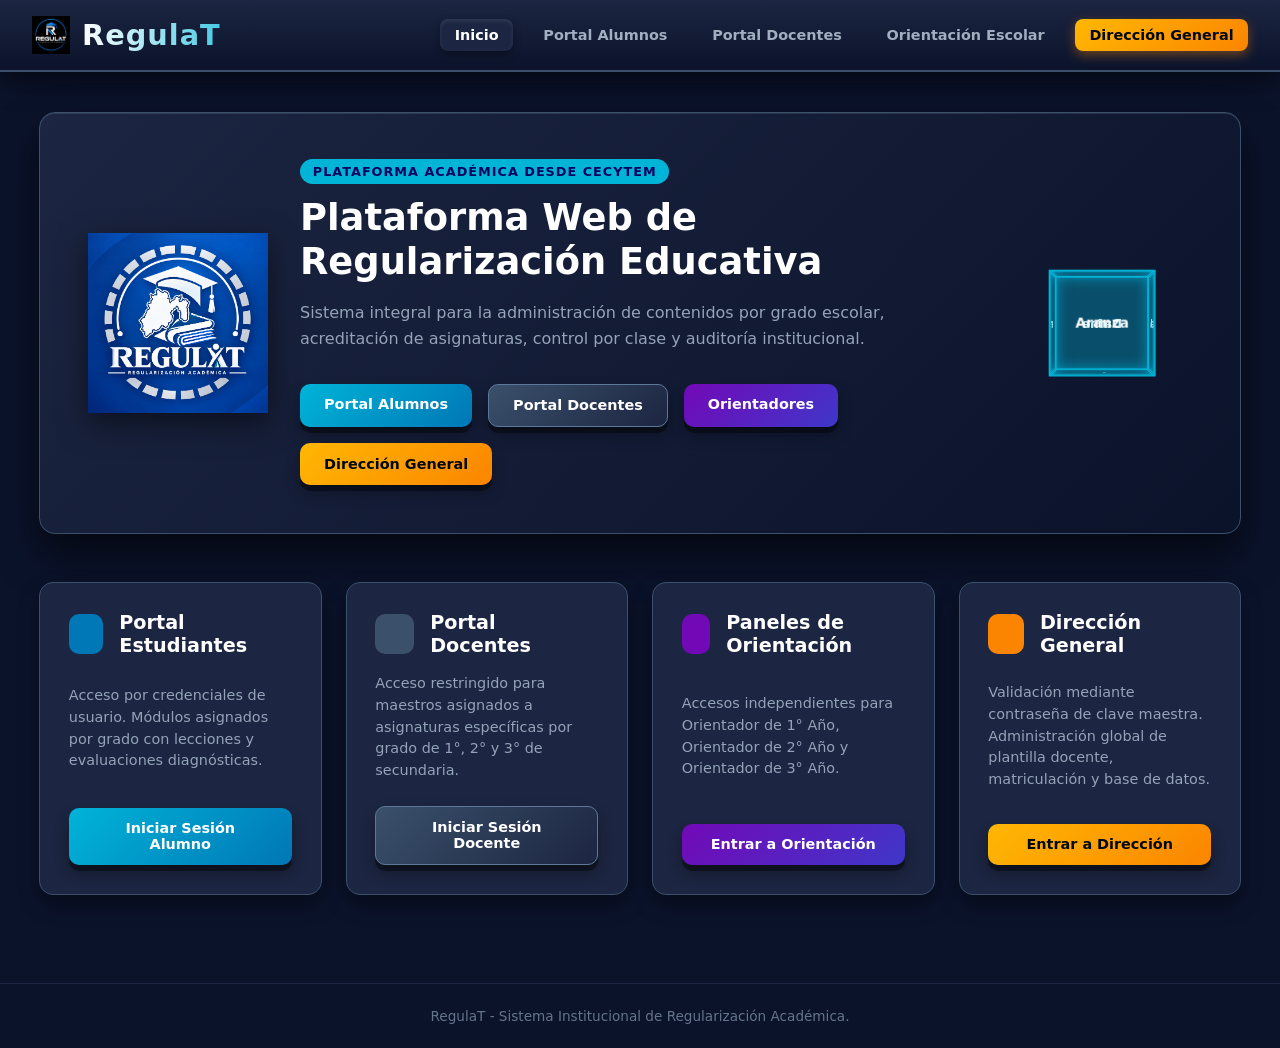
==== commit d830c3b6: "Add files via upload" ====
--- a/index.html
+++ b/index.html
@@ -3,2744 +3,96 @@
 <head>
   <meta charset="UTF-8">
   <meta name="viewport" content="width=device-width, initial-scale=1.0">
-  <title>RegulaT v1.1 - Plataforma Integral de Regularización Escolar</title>
-  <style>
-    :root {
-      --bg-deep: #060d1a;
-      --bg-dark: #0b162c;
-      --bg-card: #122340;
-      --bg-card-hover: #182e52;
-      --bg-input: #0e1b33;
-      --text-main: #f0f6fc;
-      --text-muted: #8b9bb4;
-      --accent-cyan: #00f5d4;
-      --accent-blue: #00bbf9;
-      --accent-purple: #9b5de5;
-      --accent-gold: #fee440;
-      --accent-red: #f15bb5;
-      --accent-green: #00e676;
-      --border-light: rgba(255, 255, 255, 0.08);
-      --border-glow: rgba(0, 245, 212, 0.35);
-    }
-
-    * {
-      box-sizing: border-box;
-      margin: 0;
-      padding: 0;
-      font-family: 'Segoe UI', system-ui, -apple-system, sans-serif;
-    }
-
-    body {
-      background-color: var(--bg-deep);
-      color: var(--text-main);
-      min-height: 100vh;
-      line-height: 1.6;
-    }
-
-    .hidden {
-      display: none !important;
-    }
-
-    .navbar {
-      background: rgba(18, 35, 64, 0.9);
-      backdrop-filter: blur(12px);
-      padding: 1rem 2.5rem;
-      display: flex;
-      justify-content: space-between;
-      align-items: center;
-      border-bottom: 1px solid var(--border-light);
-      position: sticky;
-      top: 0;
-      z-index: 100;
-    }
-
-    .brand-box {
-      display: flex;
-      align-items: center;
-      gap: 0.75rem;
-    }
-
-    .brand-title {
-      font-size: 1.4rem;
-      font-weight: 800;
-      letter-spacing: 0.5px;
-      background: linear-gradient(90deg, #fff, var(--accent-cyan));
-      -webkit-background-clip: text;
-      -webkit-text-fill-color: transparent;
-    }
-
-    .version-tag {
-      background: rgba(0, 245, 212, 0.15);
-      color: var(--accent-cyan);
-      border: 1px solid var(--border-glow);
-      font-size: 0.72rem;
-      font-weight: 800;
-      padding: 0.15rem 0.55rem;
-      border-radius: 6px;
-      letter-spacing: 0.5px;
-    }
-
-    .nav-links {
-      display: flex;
-      gap: 1.5rem;
-      align-items: center;
-    }
-
-    .nav-item {
-      color: var(--text-muted);
-      text-decoration: none;
-      font-weight: 600;
-      font-size: 0.95rem;
-      cursor: pointer;
-      transition: color 0.2s;
-    }
-
-    .nav-item:hover {
-      color: var(--accent-cyan);
-    }
-
-    .hero-section {
-      background: radial-gradient(circle at top right, rgba(0, 187, 249, 0.15), transparent 50%),
-                  radial-gradient(circle at bottom left, rgba(0, 245, 212, 0.1), transparent 50%);
-      padding: 4rem 2rem;
-      text-align: center;
-      border-bottom: 1px solid var(--border-light);
-    }
-
-    .hero-badge {
-      display: inline-block;
-      background: rgba(0, 245, 212, 0.1);
-      color: var(--accent-cyan);
-      border: 1px solid var(--border-glow);
-      padding: 0.35rem 1rem;
-      border-radius: 50px;
-      font-size: 0.85rem;
-      font-weight: 700;
-      margin-bottom: 1.2rem;
-      text-transform: uppercase;
-      letter-spacing: 1px;
-    }
-
-    .hero-title {
-      font-size: 2.8rem;
-      font-weight: 900;
-      max-width: 800px;
-      margin: 0 auto 1rem;
-      line-height: 1.2;
-    }
-
-    .hero-subtitle {
-      color: var(--text-muted);
-      font-size: 1.1rem;
-      max-width: 680px;
-      margin: 0 auto 2.5rem;
-    }
-
-    .hero-stats {
-      display: flex;
-      justify-content: center;
-      gap: 3rem;
-      flex-wrap: wrap;
-      margin-top: 2rem;
-      padding-top: 2rem;
-      border-top: 1px solid var(--border-light);
-      max-width: 800px;
-      margin-left: auto;
-      margin-right: auto;
-    }
-
-    .stat-block h4 {
-      font-size: 1.8rem;
-      color: var(--accent-cyan);
-      font-weight: 800;
-    }
-
-    .stat-block span {
-      font-size: 0.85rem;
-      color: var(--text-muted);
-    }
-
-    .container {
-      max-width: 1280px;
-      margin: 0 auto;
-      padding: 2.5rem 2rem;
-    }
-
-    .section-header {
-      margin-bottom: 2rem;
-      display: flex;
-      justify-content: space-between;
-      align-items: flex-end;
-      flex-wrap: wrap;
-      gap: 1rem;
-    }
-
-    .section-header h2 {
-      font-size: 1.8rem;
-      color: #ffffff;
-      margin-bottom: 0.4rem;
-    }
-
-    .section-header p {
-      color: var(--text-muted);
-    }
-
-    .card {
-      background-color: var(--bg-card);
-      border-radius: 16px;
-      padding: 1.8rem;
-      border: 1px solid var(--border-light);
-      box-shadow: 0 10px 30px rgba(0, 0, 0, 0.35);
-      margin-bottom: 1.5rem;
-    }
-
-    .card-header-flex {
-      display: flex;
-      justify-content: space-between;
-      align-items: center;
-      flex-wrap: wrap;
-      gap: 1rem;
-      margin-bottom: 1rem;
-    }
-
-    .grid-roles {
-      display: grid;
-      grid-template-columns: repeat(auto-fit, minmax(260px, 1fr));
-      gap: 1.5rem;
-    }
-
-    .role-card {
-      background: linear-gradient(180deg, var(--bg-card) 0%, var(--bg-dark) 100%);
-      padding: 2rem;
-      border-radius: 16px;
-      border: 1px solid var(--border-light);
-      transition: all 0.25s ease;
-      display: flex;
-      flex-direction: column;
-      justify-content: space-between;
-    }
-
-    .role-card:hover {
-      transform: translateY(-6px);
-      border-color: var(--accent-cyan);
-      box-shadow: 0 12px 25px rgba(0, 245, 212, 0.12);
-    }
-
-    .role-tag {
-      display: inline-block;
-      padding: 0.3rem 0.7rem;
-      border-radius: 8px;
-      font-weight: 800;
-      font-size: 0.8rem;
-      margin-bottom: 1rem;
-      width: fit-content;
-    }
-
-    .role-card h3 {
-      font-size: 1.25rem;
-      margin-bottom: 0.6rem;
-      color: #fff;
-    }
-
-    .role-card p {
-      color: var(--text-muted);
-      font-size: 0.9rem;
-      margin-bottom: 1.5rem;
-    }
-
-    .grade-tabs {
-      display: flex;
-      gap: 0.75rem;
-      margin-bottom: 1.5rem;
-      flex-wrap: wrap;
-    }
-
-    .syllabus-grid {
-      display: grid;
-      grid-template-columns: repeat(auto-fit, minmax(280px, 1fr));
-      gap: 1.2rem;
-    }
-
-    .syllabus-card {
-      background-color: var(--bg-dark);
-      padding: 1.4rem;
-      border-radius: 12px;
-      border: 1px solid var(--border-light);
-    }
-
-    .syllabus-card h4 {
-      color: var(--accent-blue);
-      margin-bottom: 0.5rem;
-      font-size: 1.1rem;
-    }
-
-    .syllabus-card ul {
-      list-style: none;
-      padding-left: 0;
-      margin-top: 0.8rem;
-    }
-
-    .syllabus-card li {
-      font-size: 0.86rem;
-      color: var(--text-muted);
-      padding: 0.25rem 0;
-      border-bottom: 1px dashed rgba(255,255,255,0.05);
-    }
-
-    .btn {
-      padding: 0.7rem 1.4rem;
-      border: none;
-      border-radius: 10px;
-      font-weight: 700;
-      cursor: pointer;
-      transition: all 0.2s;
-      font-size: 0.92rem;
-      display: inline-flex;
-      align-items: center;
-      justify-content: center;
-      gap: 0.5rem;
-      text-decoration: none;
-    }
-
-    .btn:hover {
-      transform: translateY(-2px);
-      filter: brightness(1.1);
-    }
-
-    .btn-sm { padding: 0.45rem 0.9rem; font-size: 0.82rem; border-radius: 8px; }
-    .btn-cyan { background: var(--accent-cyan); color: var(--bg-deep); }
-    .btn-blue { background: var(--accent-blue); color: #fff; }
-    .btn-gold { background: var(--accent-gold); color: var(--bg-deep); }
-    .btn-purple { background: var(--accent-purple); color: #fff; }
-    .btn-green { background: var(--accent-green); color: var(--bg-deep); }
-    .btn-red { background: var(--accent-red); color: #fff; }
-    .btn-ghost { background: rgba(255,255,255,0.06); color: var(--text-main); border: 1px solid var(--border-light); }
-    .btn-ghost.active { background: var(--accent-cyan); color: var(--bg-deep); border-color: var(--accent-cyan); }
-
-    .input-field {
-      width: 100%;
-      padding: 0.75rem 1rem;
-      background-color: var(--bg-input);
-      border: 1px solid var(--border-light);
-      border-radius: 10px;
-      color: #ffffff;
-      font-size: 0.95rem;
-      outline: none;
-      transition: border-color 0.2s;
-    }
-
-    .input-field:focus {
-      border-color: var(--accent-cyan);
-    }
-
-    .search-box {
-      max-width: 300px;
-      padding: 0.55rem 0.9rem;
-      font-size: 0.88rem;
-    }
-
-    .login-container {
-      min-height: calc(100vh - 70px);
-      display: flex;
-      align-items: center;
-      justify-content: center;
-      padding: 2rem;
-    }
-
-    .login-box {
-      width: 100%;
-      max-width: 440px;
-      background-color: var(--bg-card);
-      padding: 2.5rem;
-      border-radius: 20px;
-      border: 1px solid var(--border-glow);
-      box-shadow: 0 20px 50px rgba(0, 0, 0, 0.5);
-    }
-
-    .login-box h2 {
-      text-align: center;
-      color: #fff;
-      margin-bottom: 0.4rem;
-    }
-
-    .login-box p.subtitle {
-      text-align: center;
-      color: var(--text-muted);
-      margin-bottom: 1.8rem;
-      font-size: 0.9rem;
-    }
-
-    .form-group { margin-bottom: 1.2rem; }
-    .form-group label { display: block; margin-bottom: 0.45rem; font-size: 0.88rem; color: var(--text-main); font-weight: 600; }
-
-    .dashboard-layout {
-      display: flex;
-      min-height: calc(100vh - 70px);
-    }
-
-    .sidebar {
-      width: 260px;
-      background-color: var(--bg-dark);
-      border-right: 1px solid var(--border-light);
-      padding: 1.5rem 1rem;
-      display: flex;
-      flex-direction: column;
-      justify-content: space-between;
-    }
-
-    .sidebar-nav {
-      display: flex;
-      flex-direction: column;
-      gap: 0.5rem;
-    }
-
-    .side-btn {
-      width: 100%;
-      text-align: left;
-      padding: 0.85rem 1rem;
-      background: transparent;
-      border: none;
-      border-radius: 10px;
-      color: var(--text-muted);
-      font-weight: 600;
-      font-size: 0.92rem;
-      cursor: pointer;
-      transition: all 0.2s;
-    }
-
-    .side-btn:hover {
-      background: rgba(255, 255, 255, 0.05);
-      color: #fff;
-    }
-
-    .side-btn.active {
-      background: rgba(0, 245, 212, 0.12);
-      color: var(--accent-cyan);
-      border-left: 3px solid var(--accent-cyan);
-    }
-
-    .user-profile-card {
-      background: var(--bg-card);
-      padding: 1rem;
-      border-radius: 12px;
-      border: 1px solid var(--border-light);
-    }
-
-    .dashboard-content {
-      flex: 1;
-      padding: 2rem;
-      overflow-y: auto;
-    }
-
-    .table-wrapper { overflow-x: auto; margin-top: 1rem; }
-    table { width: 100%; border-collapse: collapse; text-align: left; }
-    th, td { padding: 0.9rem 1rem; border-bottom: 1px solid var(--border-light); font-size: 0.9rem; }
-    th { background: rgba(0, 0, 0, 0.25); color: var(--accent-cyan); font-weight: 700; text-transform: uppercase; font-size: 0.78rem; letter-spacing: 0.5px; }
-    tr:hover td { background: rgba(255, 255, 255, 0.02); }
-    code { background: rgba(0, 0, 0, 0.4); padding: 0.25rem 0.5rem; border-radius: 6px; color: var(--accent-gold); font-family: monospace; }
-
-    .form-row { display: flex; gap: 1rem; flex-wrap: wrap; align-items: flex-end; margin-top: 1rem; }
-    .form-col { flex: 1; min-width: 180px; }
-
-    .kpi-grid { display: grid; grid-template-columns: repeat(auto-fit, minmax(200px, 1fr)); gap: 1.2rem; margin-bottom: 1.8rem; }
-    .kpi-card { background: var(--bg-card); padding: 1.4rem; border-radius: 14px; border: 1px solid var(--border-light); }
-    .kpi-card span { font-size: 0.8rem; color: var(--text-muted); text-transform: uppercase; font-weight: 700; }
-    .kpi-card h3 { font-size: 2rem; color: var(--accent-cyan); margin-top: 0.3rem; }
-
-    .grid-cards { display: grid; grid-template-columns: repeat(auto-fit, minmax(280px, 1fr)); gap: 1.2rem; margin-top: 1rem; }
-    .subject-card {
-      background: var(--bg-dark);
-      padding: 1.5rem;
-      border-radius: 14px;
-      border: 1px solid var(--border-light);
-      display: flex;
-      flex-direction: column;
-      justify-content: space-between;
-      gap: 1rem;
-    }
-
-    .badge { display: inline-block; padding: 0.25rem 0.7rem; border-radius: 50px; font-size: 0.75rem; font-weight: 700; background: rgba(0, 245, 212, 0.15); color: var(--accent-cyan); }
-    .badge-warn { background: rgba(241, 91, 181, 0.15); color: var(--accent-red); }
-    .badge-ok { background: rgba(0, 230, 118, 0.15); color: var(--accent-green); }
-    .badge-gold { background: rgba(254, 228, 64, 0.15); color: var(--accent-gold); }
-
-    .topic-pills {
-      display: grid;
-      grid-template-columns: repeat(auto-fit, minmax(220px, 1fr));
-      gap: 0.6rem;
-      margin: 1.2rem 0;
-    }
-
-    .topic-pill {
-      padding: 0.65rem 0.9rem;
-      background: var(--bg-dark);
-      border: 1px solid var(--border-light);
-      border-radius: 10px;
-      color: var(--text-muted);
-      font-size: 0.84rem;
-      font-weight: 600;
-      text-align: left;
-      cursor: pointer;
-      transition: all 0.2s;
-    }
-
-    .topic-pill:hover {
-      border-color: var(--accent-cyan);
-      color: #fff;
-    }
-
-    .topic-pill.active {
-      background: rgba(0, 245, 212, 0.14);
-      border-color: var(--accent-cyan);
-      color: var(--accent-cyan);
-    }
-
-    .resource-section {
-      margin: 1.5rem 0;
-      padding: 1.4rem;
-      background: var(--bg-dark);
-      border-radius: 12px;
-      border: 1px solid var(--border-light);
-    }
-
-    .resource-section h4 {
-      color: var(--accent-cyan);
-      margin-bottom: 1rem;
-      font-size: 1.05rem;
-      border-bottom: 1px solid var(--border-light);
-      padding-bottom: 0.5rem;
-    }
-
-    .video-list {
-      display: grid;
-      grid-template-columns: repeat(auto-fit, minmax(250px, 1fr));
-      gap: 0.9rem;
-    }
-
-    .video-item {
-      background: var(--bg-card);
-      padding: 1rem;
-      border-radius: 10px;
-      border: 1px solid var(--border-light);
-      display: flex;
-      flex-direction: column;
-      justify-content: space-between;
-      gap: 0.7rem;
-    }
-
-    .video-item strong {
-      font-size: 0.9rem;
-      color: #fff;
-    }
-
-    .video-item span {
-      font-size: 0.8rem;
-      color: var(--text-muted);
-    }
-
-    .reading-grid {
-      display: grid;
-      grid-template-columns: repeat(auto-fit, minmax(290px, 1fr));
-      gap: 1rem;
-    }
-
-    .reading-item {
-      background: var(--bg-card);
-      padding: 1.1rem;
-      border-radius: 10px;
-      border-left: 3px solid var(--accent-blue);
-    }
-
-    .reading-item h5 {
-      color: var(--accent-blue);
-      margin-bottom: 0.4rem;
-      font-size: 0.95rem;
-    }
-
-    .reading-item p {
-      font-size: 0.86rem;
-      color: var(--text-main);
-    }
-
-    .example-grid {
-      display: grid;
-      grid-template-columns: repeat(auto-fit, minmax(290px, 1fr));
-      gap: 1rem;
-    }
-
-    .example-item {
-      background: var(--bg-card);
-      padding: 1.1rem;
-      border-radius: 10px;
-      border-left: 3px solid var(--accent-gold);
-    }
-
-    .example-item h5 {
-      color: var(--accent-gold);
-      margin-bottom: 0.4rem;
-      font-size: 0.92rem;
-    }
-
-    .example-item p {
-      font-size: 0.86rem;
-      color: var(--text-main);
-    }
-
-    .quiz-question {
-      background: rgba(255, 255, 255, 0.02);
-      padding: 1.2rem;
-      border-radius: 10px;
-      margin-bottom: 1rem;
-      border: 1px solid var(--border-light);
-    }
-
-    .quiz-question p { font-weight: 700; color: #fff; margin-bottom: 0.7rem; }
-    .quiz-option { display: flex; align-items: center; gap: 0.6rem; padding: 0.4rem 0; cursor: pointer; color: var(--text-main); }
-
-    footer {
-      background: var(--bg-dark);
-      border-top: 1px solid var(--border-light);
-      padding: 2rem;
-      text-align: center;
-      color: var(--text-muted);
-      font-size: 0.88rem;
-      margin-top: 3rem;
-    }
-
-    @media (max-width: 768px) {
-      .dashboard-layout { flex-direction: column; }
-      .sidebar { width: 100%; border-right: none; border-bottom: 1px solid var(--border-light); }
-      .hero-title { font-size: 2rem; }
-    }
-  </style>
+  <title>RegulaT - Sistema Institucional de Regularización</title>
+  <link rel="stylesheet" href="estilos_index.css">
 </head>
 <body>
 
-  <nav class="navbar">
-    <div class="brand-box" style="cursor: pointer;" onclick="navegar('inicio')">
-      <div class="brand-title">RegulaT</div>
-      <span class="version-tag">v1.1</span>
-    </div>
-    <div class="nav-links" id="globalNavLinks">
-      <span class="nav-item" onclick="navegar('inicio')">Inicio</span>
-      <span class="nav-item" onclick="scrollToSection('sec-plan-estudios')">Plan de Estudios</span>
-      <span class="nav-item" onclick="scrollToSection('sec-portales')">Portales de Acceso</span>
-      <button class="btn btn-sm btn-cyan" onclick="navegar('login-alumnos')">Portal Alumno</button>
-    </div>
-    <div class="nav-links hidden" id="loggedNavLinks">
-      <span id="navUserBadge" class="badge">Usuario</span>
-      <button class="btn btn-sm btn-red" onclick="cerrarSesion()">Cerrar Sesión</button>
-    </div>
-  </nav>
+  <header class="topbar-3d">
+<div class="brand-logo">
+  <img src="regulat.png" alt="RegulaT Logo" style="width: 38px; height: 38px; object-fit: contain;">
+  <span class="brand-text">RegulaT</span>
+</div>
+    <nav class="nav-menu">
+      <a href="index.html" class="nav-link active">Inicio</a>
+      <a href="login_alumno.html" class="nav-link">Portal Alumnos</a>
+      <a href="login_docentes.html" class="nav-link">Portal Docentes</a>
+      <a href="login_orientadores.html" class="nav-link">Orientación Escolar</a>
+      <a href="login_director.html" class="nav-link highlight">Dirección General</a>
+    </nav>
+  </header>
 
-  <div id="view-inicio" class="view-screen">
-    <section class="hero-section">
-      <div class="hero-badge">Sistema Institucional de Nivelación Académica v1.1</div>
-      <h1 class="hero-title">Acredita tus asignaturas y fortalece tu aprendizaje con RegulaT</h1>
-      <p class="hero-subtitle">Plataforma integral para estudiantes de 1.°, 2.° y 3.° de Secundaria. Clases estructuradas con 12 temas por materia, videotecas en YouTube, lecturas teóricas, ejemplos prácticos y tareas personalizadas.</p>
-      <div style="display: flex; gap: 1rem; justify-content: center; flex-wrap: wrap;">
-        <button class="btn btn-cyan" onclick="navegar('login-alumnos')">Ingresar como Estudiante</button>
-        <button class="btn btn-ghost" onclick="scrollToSection('sec-plan-estudios')">Explorar Materias por Grado</button>
+  <main class="main-wrapper">
+    <section class="hero-3d-card">
+      <div class="hero-graphic">
+  <img src="logo.png" alt="Educación en línea" style="width: 100%; max-width: 220px; filter: drop-shadow(0 10px 15px rgba(0,0,0,0.5));">
       </div>
-      <div class="hero-stats">
-        <div class="stat-block">
-          <h4>120 Temas</h4>
-          <span>12 temas por cada asignatura</span>
+      <div class="hero-content">
+        <span class="badge-tag">Plataforma Académica Desde Cecytem</span>
+        <h1>Plataforma Web de Regularización Educativa</h1>
+        <p>Sistema integral para la administración de contenidos por grado escolar, acreditación de asignaturas, control por clase y auditoría institucional.</p>
+        <div class="hero-actions">
+          <a href="login_alumno.html" class="btn-3d btn-primary">Portal Alumnos</a>
+          <a href="login_docentes.html" class="btn-3d btn-dark">Portal Docentes</a>
+          <a href="login_orientadores.html" class="btn-3d btn-purple">Orientadores</a>
+          <a href="login_director.html" class="btn-3d btn-gold">Dirección General</a>
         </div>
-        <div class="stat-block">
-          <h4>19 Recursos</h4>
-          <span>5 videos, 8 escritos y 6 ejemplos por tema</span>
-        </div>
-        <div class="stat-block">
-          <h4>100% Digital</h4>
-          <span>Tareas por docente, filtros y reportes CSV</span>
+      </div>
+      <div class="hero-graphic">
+        <div class="graphic-cube">
+          <div class="cube-face front">Aranza</div>
+          <div class="cube-face back">Dafne</div>
+          <div class="cube-face right">Valentina</div>
+          <div class="cube-face left">Fanny</div>
+          <div class="cube-face top">Liz</div>
+          <div class="cube-face bottom">Doryan</div>
         </div>
       </div>
     </section>
 
-    <main class="container">
-      <section id="sec-portales" style="margin-bottom: 4rem;">
-        <div class="section-header">
-          <div>
-            <h2>Portales de Acceso Institucional</h2>
-            <p>Selecciona el perfil correspondiente a tu rol dentro de la escuela.</p>
-          </div>
+    <section class="roles-portal-grid">
+      <div class="role-box-3d" onclick="window.location.href='login_alumno.html'">
+        <div class="role-header">
+          <span class="role-icon icon-student"></span>
+          <h3>Portal Estudiantes</h3>
         </div>
-        <div class="grid-roles">
-          <div class="role-card">
-            <div>
-              <span class="role-tag" style="background: rgba(0, 187, 249, 0.15); color: var(--accent-blue);">ESTUDIANTES</span>
-              <h3>Portal del Alumno</h3>
-              <p>Accede a tus clases por tema con videos de YouTube, lecturas, ejemplos resueltos y tareas asignadas por cada docente.</p>
-            </div>
-            <button class="btn btn-blue" style="width: 100%;" onclick="navegar('login-alumnos')">Acceso Alumnos</button>
-          </div>
+        <p>Acceso por credenciales de usuario. Módulos asignados por grado con lecciones y evaluaciones diagnósticas.</p>
+        <button class="btn-3d btn-block btn-primary">Iniciar Sesión Alumno</button>
+      </div>
 
-          <div class="role-card">
-            <div>
-              <span class="role-tag" style="background: rgba(0, 245, 212, 0.15); color: var(--accent-cyan);">PROFESORADO</span>
-              <h3>Portal Docente</h3>
-              <p>Administra calificaciones, exporta actas en CSV y asigna tareas grupales o personalizadas por estudiante.</p>
-            </div>
-            <button class="btn btn-cyan" style="width: 100%;" onclick="navegar('login-docentes')">Acceso Docentes</button>
-          </div>
+      <div class="role-box-3d" onclick="window.location.href='login_docentes.html'">
+        <div class="role-header">
+          <span class="role-icon icon-teacher"></span>
+          <h3>Portal Docentes</h3>
+        </div>
+        <p>Acceso restringido para maestros asignados a asignaturas específicas por grado de 1°, 2° y 3° de secundaria.</p>
+        <button class="btn-3d btn-block btn-dark">Iniciar Sesión Docente</button>
+      </div>
 
-          <div class="role-card">
-            <div>
-              <span class="role-tag" style="background: rgba(254, 228, 64, 0.15); color: var(--accent-gold);">ORIENTACIÓN</span>
-              <h3>Orientación Escolar</h3>
-              <p>Supervisa el rendimiento académico general de tu grado, busca alumnos al instante y detecta casos en riesgo.</p>
-            </div>
-            <button class="btn btn-gold" style="width: 100%;" onclick="navegar('login-orientadores')">Acceso Orientadores</button>
-          </div>
+      <div class="role-box-3d" onclick="window.location.href='login_orientadores.html'">
+        <div class="role-header">
+          <span class="role-icon icon-orientador"></span>
+          <h3>Paneles de Orientación</h3>
+        </div>
+        <p>Accesos independientes para Orientador de 1° Año, Orientador de 2° Año y Orientador de 3° Año.</p>
+        <button class="btn-3d btn-block btn-purple">Entrar a Orientación</button>
+      </div>
 
-          <div class="role-card">
-            <div>
-              <span class="role-tag" style="background: rgba(155, 93, 229, 0.15); color: var(--accent-purple);">DIRECCIÓN</span>
-              <h3>Dirección General</h3>
-              <p>Control maestro de la institución: gestión de plantilla docente, orientadores, matriculación y exportación global.</p>
-            </div>
-            <button class="btn btn-purple" style="width: 100%;" onclick="navegar('login-director')">Acceso Dirección</button>
-          </div>
+      <div class="role-box-3d" onclick="window.location.href='login_director.html'">
+        <div class="role-header">
+          <span class="role-icon icon-director"></span>
+          <h3>Dirección General</h3>
         </div>
-      </section>
+        <p>Validación mediante contraseña de clave maestra. Administración global de plantilla docente, matriculación y base de datos.</p>
+        <button class="btn-3d btn-block btn-gold">Entrar a Dirección</button>
+      </div>
+    </section>
+  </main>
 
-      <section id="sec-plan-estudios" style="margin-bottom: 4rem;">
-        <div class="section-header">
-          <div>
-            <h2>Mapa Curricular de Regularización por Grado</h2>
-            <p>Consulta las asignaturas y los 12 temas incluidos en cada materia.</p>
-          </div>
-        </div>
-        <div class="grade-tabs">
-          <button class="btn btn-ghost active" id="tabPub1" onclick="mostrarPlanPublico('1°')">1.º de Secundaria</button>
-          <button class="btn btn-ghost" id="tabPub2" onclick="mostrarPlanPublico('2°')">2.º de Secundaria</button>
-          <button class="btn btn-ghost" id="tabPub3" onclick="mostrarPlanPublico('3°')">3.º de Secundaria</button>
-        </div>
-        <div id="gridPlanEstudiosPublico" class="syllabus-grid"></div>
-      </section>
+  <footer class="footer-3d">
+    <p> RegulaT - Sistema Institucional de Regularización Académica.</p>
+  </footer>
 
-      <section class="card">
-        <h3>Metodología de Regularización por Clase</h3>
-        <div class="grid-roles" style="margin-top: 1.2rem;">
-          <div>
-            <span class="badge" style="margin-bottom: 0.5rem;">Fase 1</span>
-            <h4>Videoteca Guiada</h4>
-            <p>Cada tema ofrece 5 videos explicativos de YouTube enfocados en los puntos clave del programa.</p>
-          </div>
-          <div>
-            <span class="badge" style="margin-bottom: 0.5rem;">Fase 2</span>
-            <h4>Lecturas y Ejemplos</h4>
-            <p>8 escritos teóricos detallados acompañados de 6 ejemplos resueltos paso a paso por cada tema.</p>
-          </div>
-          <div>
-            <span class="badge" style="margin-bottom: 0.5rem;">Fase 3</span>
-            <h4>Tareas y Evaluación</h4>
-            <p>Entrega de tareas diferenciadas por maestro y presentación de examen diagnóstico de acreditación.</p>
-          </div>
-        </div>
-      </section>
-    </main>
-
-    <footer>
-      <p>RegulaT v1.1 - Sistema Integral de Regularización y Control Escolar.</p>
-    </footer>
-  </div>
-
-  <div id="view-login-alumnos" class="view-screen hidden">
-    <div class="login-container">
-      <div class="login-box">
-        <h2>Portal del Alumno</h2>
-        <p class="subtitle">Ingresa tu usuario y contraseña institucional</p>
-        <form onsubmit="procesarLoginAlumno(event)">
-          <div class="form-group">
-            <label>Usuario o Matrícula:</label>
-            <input type="text" id="inputUserAlumno" class="input-field" placeholder="Ej. DoryanCastañeda" required>
-          </div>
-          <div class="form-group">
-            <label>Contraseña:</label>
-            <input type="password" id="inputPassAlumno" class="input-field" placeholder="Contraseña" required>
-          </div>
-          <button type="submit" class="btn btn-blue" style="width: 100%;">Ingresar a Mis Clases</button>
-        </form>
-        <div style="text-align: center; margin-top: 1.5rem;">
-          <button class="btn btn-sm btn-ghost" onclick="navegar('inicio')">Volver a la portada</button>
-        </div>
-      </div>
-    </div>
-  </div>
-
-  <div id="view-login-docentes" class="view-screen hidden">
-    <div class="login-container">
-      <div class="login-box">
-        <h2>Portal Docente</h2>
-        <p class="subtitle">Selecciona tu grado, nombre y clave asignada</p>
-        <form onsubmit="procesarLoginDocente(event)">
-          <div class="form-group">
-            <label>Grado Escolar:</label>
-            <select id="selectGradoDocente" class="input-field" onchange="filtrarMaestrosPorGrado()">
-              <option value="1°">1.º de Secundaria</option>
-              <option value="2°">2.º de Secundaria</option>
-              <option value="3°">3.º de Secundaria</option>
-            </select>
-          </div>
-          <div class="form-group">
-            <label>Docente y Asignatura:</label>
-            <select id="selectMaestroObjeto" class="input-field" required></select>
-          </div>
-          <div class="form-group">
-            <label>Contraseña:</label>
-            <input type="password" id="inputPassDocente" class="input-field" placeholder="Contraseña" required>
-          </div>
-          <button type="submit" class="btn btn-cyan" style="width: 100%;">Acceder al Panel Docente</button>
-        </form>
-        <div style="text-align: center; margin-top: 1.5rem;">
-          <button class="btn btn-sm btn-ghost" onclick="navegar('inicio')">Volver a la portada</button>
-        </div>
-      </div>
-    </div>
-  </div>
-
-  <div id="view-login-orientadores" class="view-screen hidden">
-    <div class="login-container">
-      <div class="login-box">
-        <h2>Orientación Escolar</h2>
-        <p class="subtitle">Seguimiento académico por grado</p>
-        <form onsubmit="procesarLoginOrientador(event)">
-          <div class="form-group">
-            <label>Grado Asignado:</label>
-            <select id="selectGradoOrientador" class="input-field">
-              <option value="1°">1.º de Secundaria (Profa. Nancy)</option>
-              <option value="2°">2.º de Secundaria (Profa. Anele)</option>
-              <option value="3°">3.º de Secundaria (Prof. Genaro Reyes)</option>
-            </select>
-          </div>
-          <div class="form-group">
-            <label>Contraseña:</label>
-            <input type="password" id="inputPassOrientador" class="input-field" placeholder="Contraseña" required>
-          </div>
-          <button type="submit" class="btn btn-gold" style="width: 100%;">Ingresar a Orientación</button>
-        </form>
-        <div style="text-align: center; margin-top: 1.5rem;">
-          <button class="btn btn-sm btn-ghost" onclick="navegar('inicio')">Volver a la portada</button>
-        </div>
-      </div>
-    </div>
-  </div>
-
-  <div id="view-login-director" class="view-screen hidden">
-    <div class="login-container">
-      <div class="login-box">
-        <h2>Dirección General</h2>
-        <p class="subtitle">Control administrativo maestro</p>
-        <form onsubmit="procesarLoginDirector(event)">
-          <div class="form-group">
-            <label>Clave Maestra:</label>
-            <input type="password" id="inputPassDirector" class="input-field" placeholder="Clave maestra" required>
-          </div>
-          <button type="submit" class="btn btn-purple" style="width: 100%;">Ingresar a Dirección</button>
-        </form>
-        <div style="text-align: center; margin-top: 1.5rem;">
-          <button class="btn btn-sm btn-ghost" onclick="navegar('inicio')">Volver a la portada</button>
-        </div>
-      </div>
-    </div>
-  </div>
-
-  <div id="view-panel-alumnos" class="view-screen hidden">
-    <div class="dashboard-layout">
-      <aside class="sidebar">
-        <div class="sidebar-nav">
-          <button class="side-btn active" id="sideAluMaterias" onclick="cambiarSeccionAlumno('materias')">Mis Clases y Materias</button>
-          <button class="side-btn" id="sideAluTareas" onclick="cambiarSeccionAlumno('tareas')">Mis Tareas Asignadas</button>
-          <button class="side-btn" id="sideAluHistorial" onclick="cambiarSeccionAlumno('historial')">Boleta e Historial</button>
-        </div>
-        <div class="user-profile-card">
-          <span class="badge" id="badgeGradoAlumnoSide" style="margin-bottom: 0.4rem;">Grado</span>
-          <h4 id="labelNombreAlumnoSide" style="font-size: 0.95rem; color: #fff;">Alumno</h4>
-          <p id="labelUsuarioAlumnoSide" style="font-size: 0.8rem; color: var(--text-muted);">@usuario</p>
-        </div>
-      </aside>
-
-      <main class="dashboard-content">
-        <div id="aluVistaMaterias">
-          <div class="section-header">
-            <div>
-              <h2>Clases de Regularización por Materia</h2>
-              <p>Cada asignatura cuenta con 12 temas completos: 5 videos de YouTube, 8 lecturas teóricas, 6 ejemplos y evaluación.</p>
-            </div>
-          </div>
-
-          <div class="grade-tabs" id="filtrosMateriasAlumno">
-            <button class="btn btn-sm btn-ghost active" id="filtroMatTodos" onclick="filtrarMateriasAlumno('todos')">Todas</button>
-            <button class="btn btn-sm btn-ghost" id="filtroMatAprobadas" onclick="filtrarMateriasAlumno('aprobadas')">Aprobadas</button>
-            <button class="btn btn-sm btn-ghost" id="filtroMatRiesgo" onclick="filtrarMateriasAlumno('riesgo')">En Riesgo</button>
-            <button class="btn btn-sm btn-ghost" id="filtroMatPendientes" onclick="filtrarMateriasAlumno('pendientes')">Pendientes</button>
-          </div>
-
-          <div id="gridMateriasGraduadas" class="grid-cards"></div>
-
-          <div id="panelExamenModulo" class="card hidden" style="margin-top: 2rem; border-color: var(--accent-cyan);">
-            <div style="display: flex; justify-content: space-between; align-items: center; flex-wrap: wrap; gap: 1rem;">
-              <div>
-                <span class="badge" id="tagMateriaNombre">Asignatura</span>
-                <h2 id="tituloModuloEstudio" style="margin-top: 0.4rem;">Aula Virtual de Regularización</h2>
-              </div>
-              <button class="btn btn-sm btn-ghost" onclick="cerrarModuloEstudio()">Volver a materias</button>
-            </div>
-
-            <div style="margin-top: 1.5rem;">
-              <h4 style="color: var(--accent-cyan);">Selecciona uno de los 12 Temas de la Asignatura:</h4>
-              <div id="contenedorTemasMateria" class="topic-pills"></div>
-            </div>
-
-            <div class="resource-section">
-              <h4 id="tituloVideosTema">5 Videos de YouTube sobre el Tema</h4>
-              <div id="contenedorVideosTema" class="video-list"></div>
-            </div>
-
-            <div class="resource-section">
-              <h4 id="tituloLecturasTema">8 Escritos y Lecturas Teóricas del Tema</h4>
-              <div id="contenedorLecturasTema" class="reading-grid"></div>
-            </div>
-
-            <div class="resource-section">
-              <h4 id="tituloEjemplosTema">6 Ejemplos Prácticos Resueltos</h4>
-              <div id="contenedorEjemplosTema" class="example-grid"></div>
-            </div>
-
-            <div class="resource-section" style="border-color: var(--accent-cyan);">
-              <h4>Evaluación de Acreditación de la Asignatura</h4>
-              <div id="contenedorPreguntasQuiz"></div>
-              <div style="display: flex; gap: 1rem; margin-top: 1.5rem;">
-                <button class="btn btn-cyan" onclick="evaluarQuizAlumno()">Finalizar y Calificar Examen</button>
-                <button class="btn btn-ghost" onclick="cerrarModuloEstudio()">Cancelar</button>
-              </div>
-            </div>
-          </div>
-        </div>
-
-        <div id="aluVistaTareas" class="hidden">
-          <div class="section-header">
-            <div>
-              <h2>Tareas Asignadas por tus Docentes</h2>
-              <p>Actividades personalizadas y grupales enviadas por los maestros de tus distintas asignaturas.</p>
-            </div>
-          </div>
-          <div id="gridTareasAlumno" class="grid-cards"></div>
-        </div>
-
-        <div id="aluVistaHistorial" class="hidden">
-          <div class="section-header">
-            <div>
-              <h2>Boleta e Historial Académico</h2>
-              <p>Resultados obtenidos en tus evaluaciones y calificaciones registradas por docentes.</p>
-            </div>
-            <button class="btn btn-sm btn-green" onclick="exportarBoletaAlumnoCSV()">Descargar Boleta (CSV)</button>
-          </div>
-          <div class="kpi-grid">
-            <div class="kpi-card">
-              <span>Promedio General</span>
-              <h3 id="kpiPromedioAlumno">0.0</h3>
-            </div>
-            <div class="kpi-card">
-              <span>Materias Evaluadas</span>
-              <h3 id="kpiExamenesCount">0</h3>
-            </div>
-            <div class="kpi-card">
-              <span>Estatus Académico</span>
-              <h3 id="kpiEstatusAlumno" style="font-size: 1.4rem; margin-top: 0.6rem;">Sin datos</h3>
-            </div>
-          </div>
-          <div class="card">
-            <div class="table-wrapper">
-              <table>
-                <thead>
-                  <tr>
-                    <th>Asignatura</th>
-                    <th>Calificación</th>
-                    <th>Estatus</th>
-                    <th>Fecha</th>
-                  </tr>
-                </thead>
-                <tbody id="tbodyHistorialAlumno"></tbody>
-              </table>
-            </div>
-          </div>
-        </div>
-      </main>
-    </div>
-  </div>
-
-  <div id="view-panel-docentes" class="view-screen hidden">
-    <div class="dashboard-layout">
-      <aside class="sidebar">
-        <div class="sidebar-nav">
-          <button class="side-btn active" id="sideDocTareas" onclick="cambiarSeccionDocente('tareas')">Tareas y Material</button>
-          <button class="side-btn" id="sideDocCalifs" onclick="cambiarSeccionDocente('califs')">Calificaciones</button>
-        </div>
-        <div class="user-profile-card">
-          <span class="badge" id="badgeGradoDocenteSide" style="margin-bottom: 0.4rem;">Grado</span>
-          <h4 id="labelNombreDocenteSide" style="font-size: 0.95rem; color: #fff;">Docente</h4>
-          <p id="labelMateriaDocenteSide" style="font-size: 0.8rem; color: var(--accent-cyan);">Asignatura</p>
-        </div>
-      </aside>
-
-      <main class="dashboard-content">
-        <div id="docVistaTareas">
-          <div class="section-header">
-            <div>
-              <h2 id="tituloDocenteTareas">Gestión de Tareas y Recursos</h2>
-              <p>Publica actividades para todo el grupo o asigna tareas diferenciadas a un estudiante específico.</p>
-            </div>
-          </div>
-
-          <div class="card">
-            <h3>Publicar Nueva Actividad</h3>
-            <form id="formTareaDocente" onsubmit="guardarTareaDocente(event)">
-              <div class="form-row">
-                <div class="form-col">
-                  <label style="display:block; margin-bottom:0.4rem; font-size:0.88rem;">Asignar a:</label>
-                  <select id="selectDestinatarioTarea" class="input-field"></select>
-                </div>
-                <div class="form-col">
-                  <label style="display:block; margin-bottom:0.4rem; font-size:0.88rem;">Título de la tarea:</label>
-                  <input type="text" id="tituloTareaDocente" class="input-field" placeholder="Ej. Ejercicios de reforzamiento" required>
-                </div>
-                <div class="form-col">
-                  <label style="display:block; margin-bottom:0.4rem; font-size:0.88rem;">Enlace externo (YouTube, Drive, PDF):</label>
-                  <input type="url" id="enlaceTareaDocente" class="input-field" placeholder="https://...">
-                </div>
-              </div>
-              <div style="margin-top: 1rem;">
-                <label style="display:block; margin-bottom:0.4rem; font-size:0.88rem;">Instrucciones detalladas:</label>
-                <textarea id="descTareaDocente" class="input-field" rows="3" placeholder="Describe los ejercicios o lectura que debe realizar el alumno..." required></textarea>
-              </div>
-              <div class="form-row">
-                <div class="form-col">
-                  <label style="display:block; margin-bottom:0.4rem; font-size:0.88rem;">Adjuntar Imagen / Esquema (Opcional):</label>
-                  <input type="file" id="imagenTareaDocente" accept="image/*" class="input-field">
-                </div>
-                <button type="submit" class="btn btn-gold">Publicar Tarea</button>
-              </div>
-            </form>
-          </div>
-
-          <div class="card">
-            <h3>Tareas Publicadas en tu Asignatura</h3>
-            <div class="table-wrapper">
-              <table>
-                <thead>
-                  <tr>
-                    <th>Destinatario</th>
-                    <th>Título</th>
-                    <th>Instrucciones</th>
-                    <th>Adjuntos</th>
-                    <th>Fecha</th>
-                    <th>Acción</th>
-                  </tr>
-                </thead>
-                <tbody id="tbodyTareasDocente"></tbody>
-              </table>
-            </div>
-          </div>
-        </div>
-
-        <div id="docVistaCalifs" class="hidden">
-          <div class="section-header">
-            <div>
-              <h2>Registro de Calificaciones</h2>
-              <p>Asigna o actualiza las calificaciones de los estudiantes inscritos en tu grado.</p>
-            </div>
-          </div>
-
-          <div class="card">
-            <h3>Capturar Calificación</h3>
-            <form onsubmit="guardarCalificacionDocente(event)" class="form-row">
-              <div class="form-col">
-                <label style="display:block; margin-bottom:0.4rem; font-size:0.88rem;">Seleccionar Alumno:</label>
-                <select id="selectAlumnoDocente" class="input-field" required></select>
-              </div>
-              <div class="form-col" style="max-width: 180px;">
-                <label style="display:block; margin-bottom:0.4rem; font-size:0.88rem;">Calificación (5 - 10):</label>
-                <input type="number" id="inputCalificacionDocente" class="input-field" min="5" max="10" step="0.1" placeholder="Ej. 8.5" required>
-              </div>
-              <button type="submit" class="btn btn-cyan">Guardar Calificación</button>
-            </form>
-          </div>
-
-          <div class="card">
-            <div class="card-header-flex">
-              <h3>Acta de Calificaciones Registradas</h3>
-              <button class="btn btn-sm btn-green" onclick="exportarActaDocenteCSV()">Exportar Acta (CSV)</button>
-            </div>
-            <div class="table-wrapper">
-              <table>
-                <thead>
-                  <tr>
-                    <th>ID Alumno</th>
-                    <th>Nombre del Alumno</th>
-                    <th>Grupo</th>
-                    <th>Calificación</th>
-                    <th>Fecha</th>
-                  </tr>
-                </thead>
-                <tbody id="tbodyCalificacionesDocente"></tbody>
-              </table>
-            </div>
-          </div>
-        </div>
-      </main>
-    </div>
-  </div>
-
-  <div id="view-panel-orientadores" class="view-screen hidden">
-    <div class="dashboard-layout">
-      <aside class="sidebar">
-        <div class="sidebar-nav">
-          <button class="side-btn active" id="sideOriResumen" onclick="cambiarSeccionOrientador('resumen')">Resumen por Alumno</button>
-          <button class="side-btn" id="sideOriDetalle" onclick="cambiarSeccionOrientador('detalle')">Desglose por Materia</button>
-        </div>
-        <div class="user-profile-card">
-          <span class="badge" id="badgeGradoOriSide" style="margin-bottom: 0.4rem;">Grado</span>
-          <h4 id="labelNombreOriSide" style="font-size: 0.95rem; color: #fff;">Orientador</h4>
-          <p style="font-size: 0.8rem; color: var(--text-muted);">Tutoría y Seguimiento</p>
-        </div>
-      </aside>
-
-      <main class="dashboard-content">
-        <div class="kpi-grid">
-          <div class="kpi-card">
-            <span>Alumnos en el Grado</span>
-            <h3 id="kpiOriTotalAlumnos">0</h3>
-          </div>
-          <div class="kpi-card">
-            <span>Regularizados (Prom >= 6)</span>
-            <h3 id="kpiOriAprobados" style="color: var(--accent-green);">0</h3>
-          </div>
-          <div class="kpi-card">
-            <span>En Riesgo / Pendientes</span>
-            <h3 id="kpiOriRiesgo" style="color: var(--accent-red);">0</h3>
-          </div>
-        </div>
-
-        <div id="oriVistaResumen" class="card">
-          <div class="card-header-flex">
-            <h3>Monitoreo General de Alumnos</h3>
-            <input type="text" id="buscadorOriAlumnos" class="input-field search-box" placeholder="Buscar alumno o grupo..." oninput="filtrarTablaOrientador()">
-          </div>
-          <div class="table-wrapper">
-            <table>
-              <thead>
-                <tr>
-                  <th>ID</th>
-                  <th>Nombre del Alumno</th>
-                  <th>Grupo</th>
-                  <th>Materias Evaluadas</th>
-                  <th>Promedio</th>
-                  <th>Estatus</th>
-                </tr>
-              </thead>
-              <tbody id="tbodyAlumnosOrientador"></tbody>
-            </table>
-          </div>
-        </div>
-
-        <div id="oriVistaDetalle" class="card hidden">
-          <h3>Historial Detallado de Evaluaciones del Grado</h3>
-          <div class="table-wrapper">
-            <table>
-              <thead>
-                <tr>
-                  <th>Alumno</th>
-                  <th>Grupo</th>
-                  <th>Asignatura</th>
-                  <th>Calificación</th>
-                  <th>Fecha</th>
-                </tr>
-              </thead>
-              <tbody id="tbodyCalifsOrientador"></tbody>
-            </table>
-          </div>
-        </div>
-      </main>
-    </div>
-  </div>
-
-  <div id="view-panel-director" class="view-screen hidden">
-    <div class="dashboard-layout">
-      <aside class="sidebar">
-        <div class="sidebar-nav">
-          <button class="side-btn active" id="sideDirMaestros" onclick="cambiarTabDirector('maestros')">Plantilla Docente</button>
-          <button class="side-btn" id="sideDirOrientadores" onclick="cambiarTabDirector('orientadores')">Plantilla Orientadores</button>
-          <button class="side-btn" id="sideDirAlumnos" onclick="cambiarTabDirector('alumnos')">Matriculación Alumnos</button>
-          <button class="side-btn" id="sideDirBD" onclick="cambiarTabDirector('bd')">Base de Datos Global</button>
-        </div>
-        <div class="user-profile-card">
-          <span class="badge" style="margin-bottom: 0.4rem;">Control Maestro</span>
-          <h4 style="font-size: 0.95rem; color: #fff;">Dirección General</h4>
-          <p style="font-size: 0.8rem; color: var(--text-muted);">Administración Total v1.1</p>
-        </div>
-      </aside>
-
-      <main class="dashboard-content">
-        <div id="dirTabMaestros" class="card">
-          <h3>Control de Personal Docente por Grado y Asignatura</h3>
-          <div class="table-wrapper">
-            <table>
-              <thead>
-                <tr>
-                  <th>ID</th>
-                  <th>Nombre del Maestro</th>
-                  <th>Grado</th>
-                  <th>Asignatura</th>
-                  <th>Contraseña</th>
-                  <th>Acción</th>
-                </tr>
-              </thead>
-              <tbody id="tbodyMaestrosDirector"></tbody>
-            </table>
-          </div>
-          <h4 style="margin-top: 1.8rem; color: var(--accent-cyan);">Agregar Nuevo Docente</h4>
-          <div class="form-row">
-            <div class="form-col"><input type="text" id="addMaestroNombre" class="input-field" placeholder="Nombre completo"></div>
-            <div class="form-col">
-              <select id="addMaestroGrado" class="input-field" onchange="actualizarAsignaturasFormDirector()">
-                <option value="1°">1.º de Secundaria</option>
-                <option value="2°">2.º de Secundaria</option>
-                <option value="3°">3.º de Secundaria</option>
-              </select>
-            </div>
-            <div class="form-col"><select id="addMaestroMateria" class="input-field"></select></div>
-            <div class="form-col"><input type="text" id="addMaestroPass" class="input-field" placeholder="Contraseña"></div>
-            <button class="btn btn-gold" onclick="agregarMaestroDirector()">Guardar Docente</button>
-          </div>
-        </div>
-
-        <div id="dirTabOrientadores" class="card hidden">
-          <h3>Control de Personal Orientador por Grado</h3>
-          <div class="table-wrapper">
-            <table>
-              <thead>
-                <tr>
-                  <th>ID</th>
-                  <th>Nombre del Orientador</th>
-                  <th>Grado Asignado</th>
-                  <th>Contraseña</th>
-                  <th>Acción</th>
-                </tr>
-              </thead>
-              <tbody id="tbodyOrientadoresDirector"></tbody>
-            </table>
-          </div>
-          <h4 style="margin-top: 1.8rem; color: var(--accent-cyan);">Agregar Nuevo Orientador</h4>
-          <div class="form-row">
-            <div class="form-col"><input type="text" id="addOrientadorNombre" class="input-field" placeholder="Nombre completo"></div>
-            <div class="form-col">
-              <select id="addOrientadorGrado" class="input-field">
-                <option value="1°">1.º de Secundaria</option>
-                <option value="2°">2.º de Secundaria</option>
-                <option value="3°">3.º de Secundaria</option>
-              </select>
-            </div>
-            <div class="form-col"><input type="text" id="addOrientadorPass" class="input-field" placeholder="Contraseña"></div>
-            <button class="btn btn-gold" onclick="agregarOrientadorDirector()">Guardar Orientador</button>
-          </div>
-        </div>
-
-        <div id="dirTabAlumnos" class="card hidden">
-          <div class="card-header-flex">
-            <h3>Matriculación General de Alumnos</h3>
-            <input type="text" id="buscadorDirAlumnos" class="input-field search-box" placeholder="Buscar por nombre, usuario o grado..." oninput="cargarTablaAlumnosDirector()">
-          </div>
-          <div class="table-wrapper">
-            <table>
-              <thead>
-                <tr>
-                  <th>ID</th>
-                  <th>Nombre del Alumno</th>
-                  <th>Usuario</th>
-                  <th>Contraseña</th>
-                  <th>Grado y Grupo</th>
-                  <th>Acción</th>
-                </tr>
-              </thead>
-              <tbody id="tbodyAlumnosDirector"></tbody>
-            </table>
-          </div>
-          <h4 style="margin-top: 1.8rem; color: var(--accent-cyan);">Matricular Nuevo Estudiante</h4>
-          <div class="form-row">
-            <div class="form-col"><input type="text" id="addAlumnoNombre" class="input-field" placeholder="Nombre completo"></div>
-            <div class="form-col"><input type="text" id="addAlumnoUser" class="input-field" placeholder="Usuario"></div>
-            <div class="form-col"><input type="text" id="addAlumnoPass" class="input-field" placeholder="Contraseña"></div>
-            <div class="form-col">
-              <select id="addAlumnoGrado" class="input-field">
-                <option value="1°">1.º de Secundaria</option>
-                <option value="2°">2.º de Secundaria</option>
-                <option value="3°">3.º de Secundaria</option>
-              </select>
-            </div>
-            <div class="form-col">
-              <select id="addAlumnoGrupo" class="input-field">
-                <option value="A">Grupo A</option>
-                <option value="B">Grupo B</option>
-                <option value="C">Grupo C</option>
-              </select>
-            </div>
-            <button class="btn btn-blue" onclick="agregarAlumnoDirector()">Matricular Alumno</button>
-          </div>
-        </div>
-
-        <div id="dirTabBD" class="card hidden">
-          <div class="card-header-flex">
-            <h3>Base de Datos Global de Calificaciones</h3>
-            <button class="btn btn-sm btn-green" onclick="exportarBDGlobalCSV()">Exportar Base Global (CSV)</button>
-          </div>
-          <div class="table-wrapper">
-            <table>
-              <thead>
-                <tr>
-                  <th>ID</th>
-                  <th>Alumno</th>
-                  <th>Grado</th>
-                  <th>Materia</th>
-                  <th>Calificación</th>
-                  <th>Fecha</th>
-                  <th>Acción</th>
-                </tr>
-              </thead>
-              <tbody id="tbodyBDDirector"></tbody>
-            </table>
-          </div>
-          <div style="margin-top: 1.5rem;">
-            <button class="btn btn-red" onclick="vaciarBDDirector()">Vaciar Base de Datos</button>
-          </div>
-        </div>
-      </main>
-    </div>
-  </div>
-
-  <script>
-    const materiasPorGrado = {
-      "1°": ["Matemáticas", "Español", "Ciencias (Biología)", "Historia", "Geografía", "Formación Cívica y Ética", "Inglés"],
-      "2°": ["Matemáticas", "Español", "Ciencias (Física)", "Historia", "Formación Cívica y Ética", "Inglés", "Tecnología"],
-      "3°": ["Matemáticas", "Español", "Ciencias (Química)", "Historia", "Formación Cívica y Ética", "Inglés", "Tecnología"]
-    };
-
-    const catalogoTemasMateria = {
-      "Matemáticas": [
-        "Fracciones equivalentes y operaciones básicas",
-        "Números decimales y conversión",
-        "Jerarquía de operaciones y signos de agrupación",
-        "Proporcionalidad directa e inversa",
-        "Cálculo de porcentajes y descuentos",
-        "Ecuaciones lineales de primer grado",
-        "Sistemas de ecuaciones 2x2",
-        "Ecuaciones cuadráticas incompletas y completas",
-        "Perímetros y áreas de polígonos regulares",
-        "Volumen de prismas, cilindros y pirámides",
-        "Teorema de Pitágoras aplicado",
-        "Probabilidad frecuencial y estadística básica"
-      ],
-      "Español": [
-        "Comprensión lectora e ideas principales",
-        "Reglas generales de acentuación (agudas, graves, esdrújulas)",
-        "Uso correcto de signos de puntuación",
-        "Categorías gramaticales: sustantivo, adjetivo y verbo",
-        "Oraciones simples y oraciones compuestas",
-        "Estructura del texto argumentativo y ensayo",
-        "Análisis de textos narrativos y literarios",
-        "Textos periodísticos: noticia, crónica y reportaje",
-        "Ficha bibliográfica y citas textuales",
-        "Figuras retóricas en la poesía",
-        "Debate, mesa redonda y exposición oral",
-        "Coherencia, cohesión y conectores discursivos"
-      ],
-      "Ciencias (Biología)": [
-        "La célula: unidad estructural de los seres vivos",
-        "Diferencias entre célula animal y célula vegetal",
-        "Biodiversidad y clasificación de los cinco reinos",
-        "Ecosistemas, cadenas tróficas y flujo de energía",
-        "Fotosíntesis y respiración celular",
-        "Nutrición humana y plato del bien comer",
-        "Sistema digestivo y absorción de nutrientes",
-        "Sistema respiratorio y cuidado de la salud",
-        "Sistema nervioso y coordinación del cuerpo",
-        "Reproducción sexual y asexual en organismos",
-        "Genética básica, ADN y herencia biológica",
-        "Evolución, selección natural y adaptación"
-      ],
-      "Ciencias (Física)": [
-        "Magnitudes físicas y sistema internacional de unidades",
-        "Cinemática: movimiento rectilíneo uniforme y velocidad",
-        "Aceleración y caída libre de los cuerpos",
-        "Primera Ley de Newton: inercia y equilibrio",
-        "Segunda Ley de Newton: fuerza, masa y aceleración",
-        "Tercera Ley de Newton: acción y reacción",
-        "Trabajo mecánico y potencia física",
-        "Energía cinética y energía potencial gravitacional",
-        "Temperatura, calor y formas de transferencia térmica",
-        "Estados de agregación y modelo cinético de partículas",
-        "Electricidad, circuitos en serie y en paralelo",
-        "Magnetismo, ondas electromagnéticas y luz"
-      ],
-      "Ciencias (Química)": [
-        "Propiedades físicas y químicas de la materia",
-        "Mezclas homogéneas, heterogéneas y métodos de separación",
-        "Modelos atómicos y partículas subatómicas",
-        "Estructura y organización de la Tabla Periódica",
-        "Enlace químico: iónico, covalente y metálico",
-        "Formación de compuestos y nomenclatura básica",
-        "Reacciones químicas y ecuaciones balanceadas",
-        "Ley de conservación de la masa (Lavoisier)",
-        "El mol como unidad de cantidad de sustancia",
-        "Ácidos, bases y escala de medición del pH",
-        "Reacciones de óxido-reducción en la vida diaria",
-        "Química del carbono y macromoléculas"
-      ],
-      "Historia": [
-        "Civilizaciones agrícolas de la antigüedad",
-        "Grecia y Roma: herencia cultural en occidente",
-        "La Edad Media y el sistema feudal",
-        "El Renacimiento y los viajes de exploración",
-        "Mesoamérica: culturas olmeca, maya y mexica",
-        "La Conquista y el Virreinato de la Nueva España",
-        "La Ilustración y la Revolución Francesa",
-        "Independencia de México: causas y etapas",
-        "La Reforma Liberal y el Porfiriato",
-        "La Revolución Mexicana y la Constitución de 1917",
-        "Primera y Segunda Guerra Mundial",
-        "La Guerra Fría y la globalización contemporánea"
-      ],
-      "Geografía": [
-        "Componentes del espacio geográfico",
-        "Coordenadas geográficas: latitud, longitud y altitud",
-        "Representaciones cartográficas y escalas en mapas",
-        "Capas internas de la Tierra y placas tectónicas",
-        "Sismicidad, vulcanismo y formación del relieve",
-        "Ciclo del agua, océanos y aguas continentales",
-        "Elementos y factores del clima mundial",
-        "Regiones naturales y biodiversidad del planeta",
-        "Crecimiento, composición y distribución de la población",
-        "Migración interna e internacional",
-        "Actividades económicas primarias, secundarias y terciarias",
-        "Deterioro ambiental y desarrollo sustentable"
-      ],
-      "Formación Cívica y Ética": [
-        "Identidad personal y cambios en la adolescencia",
-        "Autoestima, emociones y toma de decisiones",
-        "Libertad con responsabilidad y autonomía moral",
-        "Derechos humanos y dignidad de las personas",
-        "Igualdad sustantiva y perspectiva de género",
-        "Inclusión, diversidad cultural y no discriminación",
-        "Resolución pacífica de conflictos y mediación",
-        "Cultura de paz y prevención de la violencia",
-        "Normas, leyes y estado de derecho",
-        "La Constitución Política y las garantías individuales",
-        "Democracia, división de poderes y soberanía",
-        "Participación ciudadana y proyecto de vida"
-      ],
-      "Inglés": [
-        "Verb To Be in affirmative, negative and interrogative",
-        "Present Simple for daily routines and habits",
-        "Present Continuous for actions in progress",
-        "Past Simple with regular and irregular verbs",
-        "Past Continuous and storytelling connectors",
-        "Future plans with Going To and Will",
-        "Modal verbs: Can, Could, Should and Must",
-        "Comparatives and Superlatives adjectives",
-        "Countable and uncountable nouns with quantifiers",
-        "Prepositions of time and place (In, On, At)",
-        "Present Perfect with Ever, Never, Already and Yet",
-        "Zero and First Conditionals for cause and effect"
-      ],
-      "Tecnología": [
-        "Técnica, tecnología y satisfacción de necesidades",
-        "Medios técnicos: herramientas, máquinas e instrumentos",
-        "Delegación de funciones en sistemas técnicos",
-        "Materiales naturales y sintéticos en la industria",
-        "Fuentes y transformación de energía en los procesos",
-        "Comunicación y representación técnica mediante planos",
-        "Diseño técnico y resolución de problemas",
-        "Gestión y planeación de proyectos productivos",
-        "Innovación técnica y ciclos de desarrollo",
-        "Tecnologías de la información y la comunicación",
-        "Impacto ambiental de los procesos tecnológicos",
-        "Evaluación interna y externa de sistemas técnicos"
-      ]
-    };
-
-    const bancoEvaluaciones = {
-      "Matemáticas": {
-        preguntas: [
-          { p: "Resuelve la ecuación: 2x + 6 = 18", o: ["x = 6", "x = 12", "x = 4"], r: 0 },
-          { p: "¿Cuál es el resultado de elevar 3 al cubo (3^3)?", o: ["9", "27", "81"], r: 1 },
-          { p: "Si un triángulo tiene base 10 cm y altura 5 cm, ¿cuál es su área?", o: ["50 cm²", "25 cm²", "15 cm²"], r: 1 }
-        ]
-      },
-      "Español": {
-        preguntas: [
-          { p: "¿Cuál de las siguientes es una palabra esdrújula?", o: ["Cámara", "Pared", "Canción"], r: 0 },
-          { p: "Identifica el verbo en la oración 'Los alumnos repasan sus lecciones':", o: ["Alumnos", "Repasan", "Lecciones"], r: 1 },
-          { p: "¿Qué tipo de texto busca convencer mediante argumentos?", o: ["Narrativo", "Argumentativo", "Descriptivo"], r: 1 }
-        ]
-      },
-      "Ciencias (Biología)": {
-        preguntas: [
-          { p: "¿Cuál es la unidad fundamental de los seres vivos?", o: ["Tejido", "Célula", "Órgano"], r: 1 },
-          { p: "Proceso por el cual las plantas producen oxígeno:", o: ["Fotosíntesis", "Respiración", "Mitosis"], r: 0 }
-        ]
-      },
-      "Ciencias (Física)": {
-        preguntas: [
-          { p: "¿Cuál es la fórmula de la velocidad promedio?", o: ["v = d / t", "v = m * a", "v = F * d"], r: 0 },
-          { p: "Unidad de medida de la fuerza en el Sistema Internacional:", o: ["Joule", "Newton", "Pascal"], r: 1 }
-        ]
-      },
-      "Ciencias (Química)": {
-        preguntas: [
-          { p: "¿Cuál es la fórmula química del agua?", o: ["H2O", "CO2", "NaCl"], r: 0 },
-          { p: "Partícula subatómica con carga eléctrica negativa:", o: ["Protón", "Neutrón", "Electrón"], r: 2 }
-        ]
-      },
-      "Historia": {
-        preguntas: [
-          { p: "¿En qué año dio inicio la Independencia de México?", o: ["1810", "1821", "1910"], r: 0 },
-          { p: "Año en que concluyó la Segunda Guerra Mundial:", o: ["1918", "1945", "1968"], r: 1 }
-        ]
-      },
-      "Geografía": {
-        preguntas: [
-          { p: "Línea imaginaria que divide la Tierra en Hemisferio Norte y Sur:", o: ["Ecuador", "Meridiano de Greenwich", "Trópico de Cáncer"], r: 0 }
-        ]
-      },
-      "Formación Cívica y Ética": {
-        preguntas: [
-          { p: "Documento supremo que rige las leyes en México:", o: ["Constitución Política", "Código Civil", "Ley General"], r: 0 }
-        ]
-      },
-      "Inglés": {
-        preguntas: [
-          { p: "Select the correct past tense of the verb 'Go':", o: ["Gone", "Went", "Goed"], r: 1 }
-        ]
-      },
-      "Tecnología": {
-        preguntas: [
-          { p: "Es un componente físico (hardware) de almacenamiento de datos:", o: ["Disco Duro", "Sistema Operativo", "Navegador Web"], r: 0 }
-        ]
-      }
-    };
-
-    let sesionActual = null;
-    let materiaSeleccionada = null;
-    let temaSeleccionadoIndex = 0;
-    let filtroMateriaActual = 'todos';
-
-    function generarContenidoClase(materia, tema, numeroTema) {
-      const consultaBase = encodeURIComponent(`${materia} secundaria ${tema}`);
-      const videos = [
-        {
-          titulo: `Video 1: Introducción conceptual a ${tema}`,
-          canal: "Clase Explicativa - YouTube",
-          url: `https://www.youtube.com/results?search_query=${consultaBase}+introduccion+explicacion`
-        },
-        {
-          titulo: `Video 2: Desarrollo paso a paso de ${tema}`,
-          canal: "Tutorial Académico - YouTube",
-          url: `https://www.youtube.com/results?search_query=${consultaBase}+paso+a+paso`
-        },
-        {
-          titulo: `Video 3: Ejercicios resueltos sobre ${tema}`,
-          canal: "Práctica Guiada - YouTube",
-          url: `https://www.youtube.com/results?search_query=${consultaBase}+ejercicios+resueltos`
-        },
-        {
-          titulo: `Video 4: Errores comunes en ${tema} y cómo evitarlos`,
-          canal: "Repaso Intensivo - YouTube",
-          url: `https://www.youtube.com/results?search_query=${consultaBase}+errores+comunes+repaso`
-        },
-        {
-          titulo: `Video 5: Resumen final para examen de ${tema}`,
-          canal: "Guía de Acreditación - YouTube",
-          url: `https://www.youtube.com/results?search_query=${consultaBase}+resumen+examen`
-        }
-      ];
-
-      const escritos = [
-        {
-          titulo: `Escrito 1: Definición y fundamentos de ${tema}`,
-          texto: `En la asignatura de ${materia}, el estudio de "${tema}" (Tema ${numeroTema}) establece las bases conceptuales necesarias para comprender fenómenos y resolver situaciones problemáticas propias del nivel secundaria.`
-        },
-        {
-          titulo: `Escrito 2: Antecedentes y contexto curricular`,
-          texto: `Para dominar "${tema}", es indispensable vincular los conocimientos previos de ${materia} con las reglas, principios y estructuras formales que rigen este contenido programático.`
-        },
-        {
-          titulo: `Escrito 3: Elementos principales y clasificación`,
-          texto: `Todo análisis riguroso dentro de "${tema}" se divide en componentes identificables: datos iniciales, reglas de transformación o interpretación y criterios de validación de resultados.`
-        },
-        {
-          titulo: `Escrito 4: Procedimiento metodológico recomendado`,
-          texto: `Al abordar problemas de "${tema}", se recomienda leer detenidamente el planteamiento, identificar las variables o conceptos clave de ${materia} y aplicar el método de resolución de forma ordenada.`
-        },
-        {
-          titulo: `Escrito 5: Relación con otros temas de ${materia}`,
-          texto: `El dominio de "${tema}" facilita directamente el aprendizaje de los bloques posteriores de ${materia}, ya que funciona como herramienta transversal en evaluaciones diagnósticas y finales.`
-        },
-        {
-          titulo: `Escrito 6: Aplicaciones en situaciones cotidianas`,
-          texto: `Los principios de "${tema}" no se limitan al aula; permiten interpretar información real, tomar decisiones fundamentadas y resolver retos prácticos en el entorno escolar y comunitario.`
-        },
-        {
-          titulo: `Escrito 7: Criterios de verificación y autoevaluación`,
-          texto: `Un estudiante ha comprendido "${tema}" cuando es capaz de explicar el concepto con sus propias palabras, identificar sus partes y comprobar que sus respuestas sean coherentes.`
-        },
-        {
-          titulo: `Escrito 8: Síntesis clave para el examen de regularización`,
-          texto: `Antes de presentar la evaluación de ${materia}, repasa las fórmulas, definiciones o reglas gramaticales y científicas asociadas a "${tema}" para asegurar una acreditación exitosa.`
-        }
-      ];
-
-      const ejemplos = [
-        {
-          titulo: `Ejemplo 1 (Nivel Básico): Identificación directa en ${tema}`,
-          texto: `Planteamiento: Reconocer los elementos centrales de "${tema}" dentro de un caso inicial de ${materia}. Resolución: Se separan los datos conocidos, se aplica la regla fundamental del tema y se obtiene el resultado base comprobado.`
-        },
-        {
-          titulo: `Ejemplo 2 (Nivel Básico): Aplicación de regla principal`,
-          texto: `Planteamiento: Resolver un ejercicio directo utilizando la propiedad esencial de "${tema}". Resolución: Sustituyendo los valores o conceptos en el esquema correspondiente de ${materia}, se llega de forma lineal a la solución correcta.`
-        },
-        {
-          titulo: `Ejemplo 3 (Nivel Intermedio): Caso con dos variables o etapas`,
-          texto: `Planteamiento: Analizar una situación de "${tema}" donde intervienen dos condiciones simultáneas. Resolución: Primero se resuelve la condición primaria y posteriormente se integra el segundo criterio para validar el resultado final.`
-        },
-        {
-          titulo: `Ejemplo 4 (Nivel Intermedio): Corrección de procedimiento`,
-          texto: `Planteamiento: Detectar el fallo en un desarrollo incompleto sobre "${tema}". Resolución: Al revisar paso por paso conforme a los principios de ${materia}, se corrige el paso intermedio y se restablece la respuesta exacta.`
-        },
-        {
-          titulo: `Ejemplo 5 (Nivel Avanzado): Problema contextualizado`,
-          texto: `Planteamiento: Aplicar "${tema}" en un escenario práctico de la vida diaria vinculado con ${materia}. Resolución: Se traduce el enunciado al lenguaje técnico de la asignatura, se ejecuta el procedimiento completo y se interpreta la conclusión.`
-        },
-        {
-          titulo: `Ejemplo 6 (Tipo Examen): Reactivo integrador de acreditación`,
-          texto: `Planteamiento: Ejercicio modelo similar a los incluidos en la evaluación oficial de ${materia} sobre "${tema}". Resolución: Descartando distractores y aplicando el método completo paso a paso, se confirma la opción correcta.`
-        }
-      ];
-
-      return { videos, escritos, ejemplos };
-    }
-
-    function descargarArchivoCSV(nombreArchivo, filas) {
-      const contenido = "\uFEFF" + filas.map(fila =>
-        fila.map(celda => `"${String(celda ?? '').replace(/"/g, '""')}"`).join(",")
-      ).join("\n");
-      const blob = new Blob([contenido], { type: "text/csv;charset=utf-8;" });
-      const url = URL.createObjectURL(blob);
-      const enlace = document.createElement("a");
-      enlace.href = url;
-      enlace.download = nombreArchivo;
-      document.body.appendChild(enlace);
-      enlace.click();
-      document.body.removeChild(enlace);
-      URL.revokeObjectURL(url);
-    }
-
-    function inicializarBaseDatosSistema() {
-      if (!localStorage.getItem('regulat_maestros')) {
-        const maestrosIniciales = [
-          { id: 101, nombre: "Prof. Correa", grado: "1°", materia: "Matemáticas", pass: "mat1" },
-          { id: 102, nombre: "Profa. Rogelio", grado: "1°", materia: "Español", pass: "esp1" },
-          { id: 103, nombre: "Profa. MaruEugenia", grado: "1°", materia: "Ciencias (Biología)", pass: "bio1" },
-          { id: 104, nombre: "Prof. Fernando", grado: "1°", materia: "Historia", pass: "his1" },
-          { id: 105, nombre: "Profa. Pablo", grado: "1°", materia: "Geografía", pass: "geo1" },
-          { id: 106, nombre: "Prof. Rocio", grado: "1°", materia: "Formación Cívica y Ética", pass: "fce1" },
-          { id: 107, nombre: "Profa. Pamela", grado: "1°", materia: "Inglés", pass: "ing1" },
-          { id: 201, nombre: "Prof. Becerra", grado: "2°", materia: "Matemáticas", pass: "mat2" },
-          { id: 202, nombre: "Profa. Rogelio", grado: "2°", materia: "Español", pass: "esp2" },
-          { id: 203, nombre: "Prof. Paco", grado: "2°", materia: "Ciencias (Física)", pass: "fis2" },
-          { id: 204, nombre: "Prof. Fernando", grado: "2°", materia: "Historia", pass: "his2" },
-          { id: 205, nombre: "Profa. Rocio", grado: "2°", materia: "Formación Cívica y Ética", pass: "fce2" },
-          { id: 206, nombre: "Profa. Rocio Judith", grado: "2°", materia: "Inglés", pass: "ing2" },
-          { id: 207, nombre: "Prof. Adan", grado: "2°", materia: "Tecnología", pass: "tec2" },
-          { id: 301, nombre: "Profa. Robledo Rogelio", grado: "3°", materia: "Matemáticas", pass: "mat3" },
-          { id: 302, nombre: "Prof. Rogelio", grado: "3°", materia: "Español", pass: "esp3" },
-          { id: 303, nombre: "Profa. Maru Eugenia", grado: "3°", materia: "Ciencias (Química)", pass: "qui3" },
-          { id: 304, nombre: "Prof. Omar Castro", grado: "3°", materia: "Historia", pass: "his3" },
-          { id: 305, nombre: "Profa. Rocio", grado: "3°", materia: "Formación Cívica y Ética", pass: "fce3" },
-          { id: 306, nombre: "Prof. Sergio", grado: "3°", materia: "Inglés", pass: "ing3" },
-          { id: 307, nombre: "Profa. Claudia Erika", grado: "3°", materia: "Tecnología", pass: "tec3" }
-        ];
-        localStorage.setItem('regulat_maestros', JSON.stringify(maestrosIniciales));
-      }
-
-      if (!localStorage.getItem('regulat_orientadores')) {
-        const orientadoresIniciales = [
-          { id: 1, nombre: "Profa. Nancy", grado: "1°", pass: "nan2026" },
-          { id: 2, nombre: "Profa. Anele", grado: "2°", pass: "anel2026" },
-          { id: 3, nombre: "Prof. Genaro Reyes", grado: "3°", pass: "genarito2026" }
-        ];
-        localStorage.setItem('regulat_orientadores', JSON.stringify(orientadoresIniciales));
-      }
-
-      if (!localStorage.getItem('regulat_alumnos')) {
-        const alumnosIniciales = [
-          { id: 1001, nombre: "Doryan Argenis Castañeda Perez", usuario: "DoryanCastañeda", pass: "101010", grado: "1°", grupo: "B" },
-          { id: 1002, nombre: "Lizet Trejo Adame", usuario: "LizetTrejo", pass: "202020", grado: "2°", grupo: "A" },
-          { id: 1003, nombre: "Aranza Daniea", usuario: "Aranza", pass: "151515", grado: "3°", grupo: "A" }
-        ];
-        localStorage.setItem('regulat_alumnos', JSON.stringify(alumnosIniciales));
-      }
-
-      if (!localStorage.getItem('regulat_calificaciones')) {
-        localStorage.setItem('regulat_calificaciones', JSON.stringify([]));
-      }
-
-      if (!localStorage.getItem('regulat_tareas')) {
-        const tareasIniciales = [
-          {
-            id: 5001,
-            docente: "Prof. Correa",
-            grado: "1°",
-            materia: "Matemáticas",
-            alumnoId: 1001,
-            alumnoNombre: "Doryan Argenis Castañeda Perez",
-            titulo: "Problemario personalizado de ecuaciones lineales y fracciones",
-            descripcion: "Resuelve los 10 ejercicios de despeje de ecuaciones de primer grado y simplificación de fracciones del Tema 6.",
-            enlace: "https://www.youtube.com/results?search_query=ecuaciones+lineales+primer+grado+secundaria",
-            imagen: null,
-            fecha: "19/11/2026"
-          },
-          {
-            id: 5002,
-            docente: "Profa. Rogelio",
-            grado: "1°",
-            materia: "Español",
-            alumnoId: "todos",
-            alumnoNombre: "Todo el grado 1°",
-            titulo: "Análisis de texto argumentativo y acentuación",
-            descripcion: "Redacta un texto breve de dos párrafos subrayando las palabras agudas, graves y esdrújulas.",
-            enlace: "https://www.youtube.com/results?search_query=reglas+de+acentuacion+secundaria",
-            imagen: null,
-            fecha: "19/11/2026"
-          },
-          {
-            id: 5003,
-            docente: "Profa. MaruEugenia",
-            grado: "1°",
-            materia: "Ciencias (Biología)",
-            alumnoId: 1001,
-            alumnoNombre: "Doryan Argenis Castañeda Perez",
-            titulo: "Cuadro comparativo: Célula animal vs Célula vegetal",
-            descripcion: "Elabora una tabla con los organelos principales y explica el proceso de fotosíntesis.",
-            enlace: "https://www.youtube.com/results?search_query=celula+animal+y+vegetal+secundaria",
-            imagen: null,
-            fecha: "19/11/2026"
-          },
-          {
-            id: 5004,
-            docente: "Prof. Becerra",
-            grado: "2°",
-            materia: "Matemáticas",
-            alumnoId: 1002,
-            alumnoNombre: "Lizet Trejo Adame",
-            titulo: "Sistemas de ecuaciones 2x2 por método de sustitución",
-            descripcion: "Resuelve los 6 sistemas propuestos en el módulo de regularización y comprueba cada solución.",
-            enlace: "https://www.youtube.com/results?search_query=sistemas+de+ecuaciones+2x2+secundaria",
-            imagen: null,
-            fecha: "19/11/2026"
-          },
-          {
-            id: 5005,
-            docente: "Prof. Paco",
-            grado: "2°",
-            materia: "Ciencias (Física)",
-            alumnoId: 1002,
-            alumnoNombre: "Lizet Trejo Adame",
-            titulo: "Cálculo de velocidad, aceleración y Leyes de Newton",
-            descripcion: "Resuelve los problemas de cinemática del Tema 2 y redacta un ejemplo práctico de cada Ley de Newton.",
-            enlace: "https://www.youtube.com/results?search_query=leyes+de+newton+secundaria",
-            imagen: null,
-            fecha: "19/11/2026"
-          },
-          {
-            id: 5006,
-            docente: "Profa. Robledo Rogelio",
-            grado: "3°",
-            materia: "Matemáticas",
-            alumnoId: 1003,
-            alumnoNombre: "Aranza Daniea",
-            titulo: "Ecuaciones cuadráticas y Teorema de Pitágoras",
-            descripcion: "Aplica la fórmula general en 5 ecuaciones cuadráticas y calcula la hipotenusa en 4 triángulos rectángulos.",
-            enlace: "https://www.youtube.com/results?search_query=ecuaciones+cuadraticas+y+teorema+de+pitagoras",
-            imagen: null,
-            fecha: "19/11/2026"
-          },
-          {
-            id: 5007,
-            docente: "Profa. Maru Eugenia",
-            grado: "3°",
-            materia: "Ciencias (Química)",
-            alumnoId: 1003,
-            alumnoNombre: "Aranza Daniea",
-            titulo: "Balanceo de ecuaciones químicas y escala de pH",
-            descripcion: "Balancea por tanteo las reacciones del Tema 7 y clasifica 8 sustancias cotidianas según su acidez o basicidad.",
-            enlace: "https://www.youtube.com/results?search_query=balanceo+de+ecuaciones+quimicas+secundaria",
-            imagen: null,
-            fecha: "19/11/2026"
-          }
-        ];
-        localStorage.setItem('regulat_tareas', JSON.stringify(tareasIniciales));
-      }
-    }
-
-    function mostrarPlanPublico(grado) {
-      ['1°', '2°', '3°'].forEach((g, i) => {
-        const btn = document.getElementById('tabPub' + (i + 1));
-        if (btn) btn.classList.toggle('active', g === grado);
-      });
-
-      const grid = document.getElementById('gridPlanEstudiosPublico');
-      if (!grid) return;
-      grid.innerHTML = '';
-
-      (materiasPorGrado[grado] || []).forEach(mat => {
-        const temas = catalogoTemasMateria[mat] || [];
-        const listaTemas = temas.map((t, idx) => `<li>${idx + 1}. ${t}</li>`).join('');
-        grid.innerHTML += `
-          <div class="syllabus-card">
-            <span class="badge">${grado} Secundaria - 12 Temas</span>
-            <h4 style="margin-top: 0.6rem;">${mat}</h4>
-            <ul>${listaTemas}</ul>
-          </div>
-        `;
-      });
-    }
-
-    function scrollToSection(id) {
-      navegar('inicio');
-      setTimeout(() => {
-        const el = document.getElementById(id);
-        if (el) el.scrollIntoView({ behavior: 'smooth' });
-      }, 50);
-    }
-
-    function navegar(vistaId) {
-      document.querySelectorAll('.view-screen').forEach(el => el.classList.add('hidden'));
-      const destino = document.getElementById('view-' + vistaId);
-      if (destino) destino.classList.remove('hidden');
-
-      const esPanel = vistaId.startsWith('panel-');
-      document.getElementById('globalNavLinks').classList.toggle('hidden', esPanel);
-      document.getElementById('loggedNavLinks').classList.toggle('hidden', !esPanel);
-
-      if (vistaId === 'login-docentes') {
-        filtrarMaestrosPorGrado();
-      }
-      window.scrollTo(0, 0);
-    }
-
-    function cerrarSesion() {
-      sesionActual = null;
-      materiaSeleccionada = null;
-      navegar('inicio');
-    }
-
-    function procesarLoginDirector(e) {
-      e.preventDefault();
-      const pass = document.getElementById('inputPassDirector').value.trim();
-      if (pass === 'admin123') {
-        document.getElementById('inputPassDirector').value = '';
-        sesionActual = { rol: 'director', nombre: 'Director General' };
-        document.getElementById('navUserBadge').innerText = 'Dirección General';
-        navegar('panel-director');
-        actualizarAsignaturasFormDirector();
-        cargarTablaMaestrosDirector();
-        cargarTablaOrientadoresDirector();
-        cargarTablaAlumnosDirector();
-        cargarTablaBDDirector();
-      } else {
-        alert('Clave maestra incorrecta.');
-      }
-    }
-
-    function procesarLoginAlumno(e) {
-      e.preventDefault();
-      const user = document.getElementById('inputUserAlumno').value.trim().toLowerCase();
-      const pass = document.getElementById('inputPassAlumno').value.trim();
-      const alumnos = JSON.parse(localStorage.getItem('regulat_alumnos')) || [];
-
-      const encontrado = alumnos.find(a => a.usuario.toLowerCase() === user && a.pass === pass);
-      if (encontrado) {
-        document.getElementById('inputUserAlumno').value = '';
-        document.getElementById('inputPassAlumno').value = '';
-        sesionActual = encontrado;
-        document.getElementById('navUserBadge').innerText = `Alumno: ${encontrado.nombre}`;
-        navegar('panel-alumnos');
-        iniciarPanelAlumno();
-      } else {
-        alert('Usuario o contraseña de alumno incorrectos.');
-      }
-    }
-
-    function filtrarMaestrosPorGrado() {
-      const gradoSel = document.getElementById('selectGradoDocente').value;
-      const selectMaestro = document.getElementById('selectMaestroObjeto');
-      const maestros = JSON.parse(localStorage.getItem('regulat_maestros')) || [];
-      selectMaestro.innerHTML = '';
-
-      const filtrados = maestros.filter(m => m.grado === gradoSel);
-      if (filtrados.length === 0) {
-        selectMaestro.innerHTML = '<option value="">Sin docentes en este grado</option>';
-        return;
-      }
-
-      filtrados.forEach(m => {
-        selectMaestro.innerHTML += `<option value='${JSON.stringify(m)}'>${m.nombre} - ${m.materia}</option>`;
-      });
-    }
-
-    function procesarLoginDocente(e) {
-      e.preventDefault();
-      const select = document.getElementById('selectMaestroObjeto');
-      const pass = document.getElementById('inputPassDocente').value.trim();
-      if (!select.value) return;
-
-      const maestro = JSON.parse(select.value);
-      if (maestro.pass === pass) {
-        document.getElementById('inputPassDocente').value = '';
-        sesionActual = maestro;
-        document.getElementById('navUserBadge').innerText = `${maestro.nombre} (${maestro.grado})`;
-        navegar('panel-docentes');
-        iniciarPanelDocente();
-      } else {
-        alert('Contraseña de docente incorrecta.');
-      }
-    }
-
-    function procesarLoginOrientador(e) {
-      e.preventDefault();
-      const grado = document.getElementById('selectGradoOrientador').value;
-      const pass = document.getElementById('inputPassOrientador').value.trim();
-      const orientadores = JSON.parse(localStorage.getItem('regulat_orientadores')) || [];
-
-      const encontrado = orientadores.find(o => o.grado === grado && o.pass === pass);
-      if (encontrado) {
-        document.getElementById('inputPassOrientador').value = '';
-        sesionActual = encontrado;
-        document.getElementById('navUserBadge').innerText = `Orientación ${encontrado.grado}`;
-        navegar('panel-orientadores');
-        iniciarPanelOrientador();
-      } else {
-        alert('Contraseña de orientador incorrecta.');
-      }
-    }
-
-    function iniciarPanelAlumno() {
-      document.getElementById('labelNombreAlumnoSide').innerText = sesionActual.nombre;
-      document.getElementById('labelUsuarioAlumnoSide').innerText = `@${sesionActual.usuario}`;
-      document.getElementById('badgeGradoAlumnoSide').innerText = `${sesionActual.grado} "${sesionActual.grupo}"`;
-      cambiarSeccionAlumno('materias');
-      filtrarMateriasAlumno('todos');
-      cargarTareasAlumno();
-      cargarHistorialAlumno();
-    }
-
-    function cambiarSeccionAlumno(sec) {
-      document.getElementById('aluVistaMaterias').classList.toggle('hidden', sec !== 'materias');
-      document.getElementById('aluVistaTareas').classList.toggle('hidden', sec !== 'tareas');
-      document.getElementById('aluVistaHistorial').classList.toggle('hidden', sec !== 'historial');
-
-      document.getElementById('sideAluMaterias').classList.toggle('active', sec === 'materias');
-      document.getElementById('sideAluTareas').classList.toggle('active', sec === 'tareas');
-      document.getElementById('sideAluHistorial').classList.toggle('active', sec === 'historial');
-    }
-
-    function filtrarMateriasAlumno(filtro) {
-      filtroMateriaActual = filtro;
-      const mapaBotones = {
-        todos: 'filtroMatTodos',
-        aprobadas: 'filtroMatAprobadas',
-        riesgo: 'filtroMatRiesgo',
-        pendientes: 'filtroMatPendientes'
-      };
-      Object.keys(mapaBotones).forEach(k => {
-        const btn = document.getElementById(mapaBotones[k]);
-        if (btn) btn.classList.toggle('active', k === filtro);
-      });
-      renderizarMateriasDelGrado();
-    }
-
-    function renderizarMateriasDelGrado() {
-      const materias = materiasPorGrado[sesionActual.grado] || [];
-      const DB = JSON.parse(localStorage.getItem('regulat_calificaciones')) || [];
-      const container = document.getElementById('gridMateriasGraduadas');
-      container.innerHTML = '';
-
-      let mostradas = 0;
-
-      materias.forEach(mat => {
-        const notaReg = DB.find(r => r.alumnoId === sesionActual.id && r.materia === mat);
-        const estadoTipo = notaReg
-          ? (parseFloat(notaReg.calificacion) >= 6 ? 'aprobadas' : 'riesgo')
-          : 'pendientes';
-
-        if (filtroMateriaActual !== 'todos' && filtroMateriaActual !== estadoTipo) return;
-        mostradas++;
-
-        const estadoBadge = notaReg
-          ? (parseFloat(notaReg.calificacion) >= 6
-              ? `<span class="badge badge-ok">Aprobada (${notaReg.calificacion})</span>`
-              : `<span class="badge badge-warn">En Riesgo (${notaReg.calificacion})</span>`)
-          : `<span class="badge">Pendiente</span>`;
-
-        container.innerHTML += `
-          <div class="subject-card">
-            <div>
-              <div style="display:flex; justify-content:space-between; align-items:center; margin-bottom:0.6rem;">
-                <span style="font-size:0.8rem; color:var(--text-muted);">${sesionActual.grado} Secundaria</span>
-                ${estadoBadge}
-              </div>
-              <h4 style="color:#fff; font-size:1.1rem;">${mat}</h4>
-              <p style="font-size:0.86rem; color:var(--text-muted); margin-top:0.4rem;">12 temas de regularización, 60 videos de YouTube, 96 lecturas y 72 ejemplos.</p>
-            </div>
-            <button class="btn btn-blue" style="width:100%;" onclick="abrirModuloEstudio('${mat}')">Entrar a Clase y Evaluar</button>
-          </div>
-        `;
-      });
-
-      if (mostradas === 0) {
-        container.innerHTML = '<div class="card" style="grid-column: 1/-1;"><p>No hay asignaturas en esta categoría.</p></div>';
-      }
-    }
-
-    function cargarTareasAlumno() {
-      const tareas = JSON.parse(localStorage.getItem('regulat_tareas')) || [];
-      const container = document.getElementById('gridTareasAlumno');
-      const misTareas = tareas.filter(t =>
-        t.grado === sesionActual.grado &&
-        (!t.alumnoId || t.alumnoId === 'todos' || t.alumnoId == sesionActual.id)
-      );
-      container.innerHTML = '';
-
-      if (misTareas.length === 0) {
-        container.innerHTML = '<div class="card" style="grid-column: 1/-1;"><p>No hay tareas asignadas para ti en este momento.</p></div>';
-        return;
-      }
-
-      misTareas.forEach(t => {
-        const esPersonalizada = t.alumnoId && t.alumnoId !== 'todos';
-        const etiquetaDestino = esPersonalizada
-          ? `<span class="badge badge-gold">Tarea Individual</span>`
-          : `<span class="badge">Tarea Grupal (${t.grado})</span>`;
-
-        let adjuntosHTML = '';
-        if (t.imagen) {
-          adjuntosHTML += `<img src="${t.imagen}" alt="Recurso" style="width:100%; max-height:200px; object-fit:cover; border-radius:8px; margin:0.8rem 0; border:1px solid var(--border-light);">`;
-        }
-        if (t.enlace) {
-          adjuntosHTML += `<a href="${t.enlace}" target="_blank" class="btn btn-cyan btn-sm" style="margin-top:0.5rem;">Ver Video / Material de Apoyo</a>`;
-        }
-
-        container.innerHTML += `
-          <div class="subject-card">
-            <div>
-              <div style="display:flex; justify-content:space-between; gap:0.5rem; flex-wrap:wrap;">
-                <span class="badge">${t.materia}</span>
-                ${etiquetaDestino}
-              </div>
-              <h4 style="margin-top:0.7rem; color:#fff;">${t.titulo}</h4>
-              <p style="font-size:0.8rem; color:var(--text-muted); margin-top:0.2rem;">Asignada por ${t.docente} - ${t.fecha}</p>
-              <p style="margin-top:0.7rem; font-size:0.9rem; color:var(--text-main);">${t.descripcion}</p>
-              ${adjuntosHTML}
-            </div>
-          </div>
-        `;
-      });
-    }
-
-    function abrirModuloEstudio(materia) {
-      materiaSeleccionada = materia;
-      temaSeleccionadoIndex = 0;
-
-      const panel = document.getElementById('panelExamenModulo');
-      panel.classList.remove('hidden');
-      document.getElementById('tagMateriaNombre').innerText = materia;
-      document.getElementById('tituloModuloEstudio').innerText = `Clase de Regularización: ${materia}`;
-
-      seleccionarTemaClase(0);
-
-      const evaluacion = bancoEvaluaciones[materia] || {
-        preguntas: [{ p: "¿Comprendiste los conceptos fundamentales de la asignatura?", o: ["Sí, estoy listo", "Necesito repasar"], r: 0 }]
-      };
-
-      const containerQuiz = document.getElementById('contenedorPreguntasQuiz');
-      containerQuiz.innerHTML = '';
-
-      evaluacion.preguntas.forEach((q, idx) => {
-        let html = `<div class="quiz-question"><p>${idx + 1}. ${q.p}</p>`;
-        q.o.forEach((opt, optIdx) => {
-          html += `<label class="quiz-option"><input type="radio" name="p_${idx}" value="${optIdx}"> ${opt}</label>`;
-        });
-        html += `</div>`;
-        containerQuiz.innerHTML += html;
-      });
-
-      panel.scrollIntoView({ behavior: 'smooth' });
-    }
-
-    function seleccionarTemaClase(index) {
-      temaSeleccionadoIndex = index;
-      const temas = catalogoTemasMateria[materiaSeleccionada] || [];
-      const temaNombre = temas[index] || "Tema General";
-
-      const contenedorTemas = document.getElementById('contenedorTemasMateria');
-      contenedorTemas.innerHTML = '';
-      temas.forEach((t, idx) => {
-        contenedorTemas.innerHTML += `
-          <button class="topic-pill ${idx === index ? 'active' : ''}" onclick="seleccionarTemaClase(${idx})">
-            Tema ${idx + 1}: ${t}
-          </button>
-        `;
-      });
-
-      const contenido = generarContenidoClase(materiaSeleccionada, temaNombre, index + 1);
-
-      document.getElementById('tituloVideosTema').innerText = `5 Videos de YouTube - Tema ${index + 1}: ${temaNombre}`;
-      const contVideos = document.getElementById('contenedorVideosTema');
-      contVideos.innerHTML = '';
-      contenido.videos.forEach(v => {
-        contVideos.innerHTML += `
-          <div class="video-item">
-            <div>
-              <strong>${v.titulo}</strong>
-              <span style="display:block; margin-top:0.3rem;">${v.canal}</span>
-            </div>
-            <a href="${v.url}" target="_blank" class="btn btn-sm btn-red">Ver en YouTube</a>
-          </div>
-        `;
-      });
-
-      document.getElementById('tituloLecturasTema').innerText = `8 Escritos y Lecturas Teóricas - Tema ${index + 1}: ${temaNombre}`;
-      const contLecturas = document.getElementById('contenedorLecturasTema');
-      contLecturas.innerHTML = '';
-      contenido.escritos.forEach(e => {
-        contLecturas.innerHTML += `
-          <div class="reading-item">
-            <h5>${e.titulo}</h5>
-            <p>${e.texto}</p>
-          </div>
-        `;
-      });
-
-      document.getElementById('tituloEjemplosTema').innerText = `6 Ejemplos Prácticos Resueltos - Tema ${index + 1}: ${temaNombre}`;
-      const contEjemplos = document.getElementById('contenedorEjemplosTema');
-      contEjemplos.innerHTML = '';
-      contenido.ejemplos.forEach(ej => {
-        contEjemplos.innerHTML += `
-          <div class="example-item">
-            <h5>${ej.titulo}</h5>
-            <p>${ej.texto}</p>
-          </div>
-        `;
-      });
-    }
-
-    function cerrarModuloEstudio() {
-      document.getElementById('panelExamenModulo').classList.add('hidden');
-    }
-
-    function evaluarQuizAlumno() {
-      const evaluacion = bancoEvaluaciones[materiaSeleccionada] || { preguntas: [] };
-      let aciertos = 0;
-
-      evaluacion.preguntas.forEach((q, idx) => {
-        const sel = document.querySelector(`input[name="p_${idx}"]:checked`);
-        if (sel && parseInt(sel.value) === q.r) aciertos++;
-      });
-
-      const calificacion = ((aciertos / (evaluacion.preguntas.length || 1)) * 10).toFixed(1);
-
-      let DB = JSON.parse(localStorage.getItem('regulat_calificaciones')) || [];
-      DB = DB.filter(r => !(r.alumnoId === sesionActual.id && r.materia === materiaSeleccionada));
-
-      DB.push({
-        id: Date.now(),
-        alumnoId: sesionActual.id,
-        alumno: sesionActual.nombre,
-        grado: sesionActual.grado,
-        grupo: sesionActual.grupo,
-        materia: materiaSeleccionada,
-        calificacion: calificacion,
-        fecha: new Date().toLocaleDateString()
-      });
-
-      localStorage.setItem('regulat_calificaciones', JSON.stringify(DB));
-      alert(`Evaluación finalizada.\nTu calificación en ${materiaSeleccionada} es: ${calificacion}`);
-      cerrarModuloEstudio();
-      renderizarMateriasDelGrado();
-      cargarHistorialAlumno();
-    }
-
-    function cargarHistorialAlumno() {
-      const DB = JSON.parse(localStorage.getItem('regulat_calificaciones')) || [];
-      const misResultados = DB.filter(r => r.alumnoId === sesionActual.id);
-      const tbody = document.getElementById('tbodyHistorialAlumno');
-      tbody.innerHTML = '';
-
-      if (misResultados.length === 0) {
-        tbody.innerHTML = '<tr><td colspan="4" style="text-align:center;">Aún no tienes calificaciones registradas.</td></tr>';
-        document.getElementById('kpiPromedioAlumno').innerText = '0.0';
-        document.getElementById('kpiExamenesCount').innerText = '0';
-        document.getElementById('kpiEstatusAlumno').innerText = 'Sin evaluar';
-        return;
-      }
-
-      let suma = 0;
-      misResultados.forEach(r => {
-        suma += parseFloat(r.calificacion);
-        const aprobado = parseFloat(r.calificacion) >= 6;
-        tbody.innerHTML += `
-          <tr>
-            <td><strong>${r.materia}</strong></td>
-            <td style="font-weight:800; color:${aprobado ? 'var(--accent-green)' : 'var(--accent-red)'}">${r.calificacion}</td>
-            <td>${aprobado ? '<span class="badge badge-ok">Aprobado</span>' : '<span class="badge badge-warn">En Riesgo</span>'}</td>
-            <td>${r.fecha}</td>
-          </tr>
-        `;
-      });
-
-      const prom = (suma / misResultados.length).toFixed(1);
-      document.getElementById('kpiPromedioAlumno').innerText = prom;
-      document.getElementById('kpiExamenesCount').innerText = misResultados.length;
-      const elEst = document.getElementById('kpiEstatusAlumno');
-      elEst.innerText = parseFloat(prom) >= 6 ? 'Regularizado' : 'En Riesgo';
-      elEst.style.color = parseFloat(prom) >= 6 ? 'var(--accent-green)' : 'var(--accent-red)';
-    }
-
-    function exportarBoletaAlumnoCSV() {
-      const DB = JSON.parse(localStorage.getItem('regulat_calificaciones')) || [];
-      const misResultados = DB.filter(r => r.alumnoId === sesionActual.id);
-      if (misResultados.length === 0) return alert('No tienes calificaciones registradas para exportar.');
-
-      const filas = [["Alumno", "Grado", "Grupo", "Asignatura", "Calificación", "Estatus", "Fecha"]];
-      misResultados.forEach(r => {
-        const estatus = parseFloat(r.calificacion) >= 6 ? "Aprobado" : "En Riesgo";
-        filas.push([sesionActual.nombre, sesionActual.grado, sesionActual.grupo, r.materia, r.calificacion, estatus, r.fecha]);
-      });
-      descargarArchivoCSV(`Boleta_${sesionActual.usuario}_v1.1.csv`, filas);
-    }
-
-    function iniciarPanelDocente() {
-      document.getElementById('labelNombreDocenteSide').innerText = sesionActual.nombre;
-      document.getElementById('labelMateriaDocenteSide').innerText = sesionActual.materia;
-      document.getElementById('badgeGradoDocenteSide').innerText = `${sesionActual.grado} Secundaria`;
-      document.getElementById('tituloDocenteTareas').innerText = `Tareas y Material: ${sesionActual.materia} (${sesionActual.grado})`;
-      cambiarSeccionDocente('tareas');
-      cargarDestinatariosDocente();
-      cargarTareasDocente();
-      cargarAlumnosYCalificacionesDocente();
-    }
-
-    function cargarDestinatariosDocente() {
-      const alumnos = JSON.parse(localStorage.getItem('regulat_alumnos')) || [];
-      const alumnosGrado = alumnos.filter(a => a.grado === sesionActual.grado);
-      const selectDest = document.getElementById('selectDestinatarioTarea');
-      selectDest.innerHTML = `<option value='{"id":"todos","nombre":"Todo el grado ${sesionActual.grado}"}'>Todo el grado ${sesionActual.grado}</option>`;
-      alumnosGrado.forEach(a => {
-        selectDest.innerHTML += `<option value='${JSON.stringify({ id: a.id, nombre: a.nombre })}'>Alumno: ${a.nombre} (${a.grupo})</option>`;
-      });
-    }
-
-    function cambiarSeccionDocente(sec) {
-      document.getElementById('docVistaTareas').classList.toggle('hidden', sec !== 'tareas');
-      document.getElementById('docVistaCalifs').classList.toggle('hidden', sec !== 'califs');
-      document.getElementById('sideDocTareas').classList.toggle('active', sec === 'tareas');
-      document.getElementById('sideDocCalifs').classList.toggle('active', sec === 'califs');
-    }
-
-    function guardarTareaDocente(e) {
-      e.preventDefault();
-      const destObj = JSON.parse(document.getElementById('selectDestinatarioTarea').value);
-      const titulo = document.getElementById('tituloTareaDocente').value.trim();
-      const enlace = document.getElementById('enlaceTareaDocente').value.trim();
-      const descripcion = document.getElementById('descTareaDocente').value.trim();
-      const inputImg = document.getElementById('imagenTareaDocente');
-
-      const procesarGuardado = (imagenBase64) => {
-        const tareas = JSON.parse(localStorage.getItem('regulat_tareas')) || [];
-        tareas.push({
-          id: Date.now(),
-          docente: sesionActual.nombre,
-          grado: sesionActual.grado,
-          materia: sesionActual.materia,
-          alumnoId: destObj.id,
-          alumnoNombre: destObj.nombre,
-          titulo,
-          descripcion,
-          enlace,
-          imagen: imagenBase64,
-          fecha: new Date().toLocaleDateString()
-        });
-        localStorage.setItem('regulat_tareas', JSON.stringify(tareas));
-        document.getElementById('formTareaDocente').reset();
-        alert('Tarea publicada correctamente.');
-        cargarTareasDocente();
-      };
-
-      if (inputImg && inputImg.files && inputImg.files[0]) {
-        const lector = new FileReader();
-        lector.onload = (ev) => procesarGuardado(ev.target.result);
-        lector.readAsDataURL(inputImg.files[0]);
-      } else {
-        procesarGuardado(null);
-      }
-    }
-
-    function cargarTareasDocente() {
-      const tareas = JSON.parse(localStorage.getItem('regulat_tareas')) || [];
-      const tbody = document.getElementById('tbodyTareasDocente');
-      const misTareas = tareas.filter(t => t.grado === sesionActual.grado && t.materia === sesionActual.materia);
-      tbody.innerHTML = '';
-
-      if (misTareas.length === 0) {
-        tbody.innerHTML = '<tr><td colspan="6" style="text-align:center;">No has publicado tareas en esta asignatura.</td></tr>';
-        return;
-      }
-
-      misTareas.forEach(t => {
-        let recursosHTML = '';
-        if (t.enlace) recursosHTML += `<a href="${t.enlace}" target="_blank" style="color:var(--accent-cyan); display:block;">Ver Enlace</a>`;
-        if (t.imagen) recursosHTML += `<img src="${t.imagen}" alt="Adjunto" style="max-width:60px; max-height:60px; border-radius:6px; margin-top:4px; display:block;">`;
-        if (!t.enlace && !t.imagen) recursosHTML = '<span style="color:var(--text-muted);">Sin adjuntos</span>';
-
-        const destinatario = t.alumnoNombre || `Todo el grado ${t.grado}`;
-
-        tbody.innerHTML += `
-          <tr>
-            <td><span class="badge">${destinatario}</span></td>
-            <td><strong>${t.titulo}</strong></td>
-            <td>${t.descripcion}</td>
-            <td>${recursosHTML}</td>
-            <td>${t.fecha}</td>
-            <td><button onclick="eliminarTareaDocente(${t.id})" class="btn btn-sm btn-red">Eliminar</button></td>
-          </tr>
-        `;
-      });
-    }
-
-    function eliminarTareaDocente(id) {
-      if (confirm('¿Eliminar esta tarea?')) {
-        let tareas = JSON.parse(localStorage.getItem('regulat_tareas')) || [];
-        tareas = tareas.filter(t => t.id !== id);
-        localStorage.setItem('regulat_tareas', JSON.stringify(tareas));
-        cargarTareasDocente();
-      }
-    }
-
-    function cargarAlumnosYCalificacionesDocente() {
-      const alumnos = JSON.parse(localStorage.getItem('regulat_alumnos')) || [];
-      const calificaciones = JSON.parse(localStorage.getItem('regulat_calificaciones')) || [];
-      const alumnosGrado = alumnos.filter(a => a.grado === sesionActual.grado);
-
-      const selectAlumno = document.getElementById('selectAlumnoDocente');
-      selectAlumno.innerHTML = '';
-      if (alumnosGrado.length === 0) {
-        selectAlumno.innerHTML = '<option value="">Sin alumnos en este grado</option>';
-      } else {
-        alumnosGrado.forEach(a => {
-          selectAlumno.innerHTML += `<option value='${JSON.stringify(a)}'>${a.nombre} (Grupo "${a.grupo}")</option>`;
-        });
-      }
-
-      const tbody = document.getElementById('tbodyCalificacionesDocente');
-      tbody.innerHTML = '';
-      const califsMateria = calificaciones.filter(c => c.grado === sesionActual.grado && c.materia === sesionActual.materia);
-
-      if (califsMateria.length === 0) {
-        tbody.innerHTML = '<tr><td colspan="5" style="text-align:center;">No hay calificaciones registradas para esta materia.</td></tr>';
-        return;
-      }
-
-      califsMateria.forEach(c => {
-        tbody.innerHTML += `
-          <tr>
-            <td>${c.alumnoId}</td>
-            <td><strong>${c.alumno}</strong></td>
-            <td>Grupo "${c.grupo}"</td>
-            <td><strong style="color: ${parseFloat(c.calificacion) >= 6 ? 'var(--accent-green)' : 'var(--accent-red)'};">${c.calificacion}</strong></td>
-            <td>${c.fecha}</td>
-          </tr>
-        `;
-      });
-    }
-
-    function guardarCalificacionDocente(e) {
-      e.preventDefault();
-      const selectAlumno = document.getElementById('selectAlumnoDocente');
-      const inputCal = document.getElementById('inputCalificacionDocente');
-      if (!selectAlumno.value) return alert('Selecciona un alumno.');
-
-      const alumno = JSON.parse(selectAlumno.value);
-      const nota = inputCal.value.trim();
-
-      let calificaciones = JSON.parse(localStorage.getItem('regulat_calificaciones')) || [];
-      const index = calificaciones.findIndex(c => c.alumnoId == alumno.id && c.materia === sesionActual.materia);
-
-      if (index !== -1) {
-        calificaciones[index].calificacion = nota;
-        calificaciones[index].fecha = new Date().toLocaleDateString();
-      } else {
-        calificaciones.push({
-          id: Date.now(),
-          alumnoId: alumno.id,
-          alumno: alumno.nombre,
-          grado: alumno.grado,
-          grupo: alumno.grupo,
-          materia: sesionActual.materia,
-          calificacion: nota,
-          fecha: new Date().toLocaleDateString()
-        });
-      }
-
-      localStorage.setItem('regulat_calificaciones', JSON.stringify(calificaciones));
-      inputCal.value = '';
-      alert('Calificación guardada correctamente.');
-      cargarAlumnosYCalificacionesDocente();
-    }
-
-    function exportarActaDocenteCSV() {
-      const calificaciones = JSON.parse(localStorage.getItem('regulat_calificaciones')) || [];
-      const califsMateria = calificaciones.filter(c => c.grado === sesionActual.grado && c.materia === sesionActual.materia);
-      if (califsMateria.length === 0) return alert('No hay calificaciones registradas en esta materia para exportar.');
-
-      const filas = [["ID Alumno", "Alumno", "Grado", "Grupo", "Asignatura", "Calificación", "Fecha"]];
-      califsMateria.forEach(c => {
-        filas.push([c.alumnoId, c.alumno, c.grado, c.grupo, c.materia, c.calificacion, c.fecha]);
-      });
-      descargarArchivoCSV(`Acta_${sesionActual.materia}_${sesionActual.grado}.csv`, filas);
-    }
-
-    function iniciarPanelOrientador() {
-      document.getElementById('labelNombreOriSide').innerText = sesionActual.nombre;
-      document.getElementById('badgeGradoOriSide').innerText = `${sesionActual.grado} Secundaria`;
-      document.getElementById('buscadorOriAlumnos').value = '';
-      cambiarSeccionOrientador('resumen');
-      filtrarTablaOrientador();
-
-      const calificaciones = JSON.parse(localStorage.getItem('regulat_calificaciones')) || [];
-      const califsGrado = calificaciones.filter(c => c.grado === sesionActual.grado);
-      const tbodyCalifs = document.getElementById('tbodyCalifsOrientador');
-      tbodyCalifs.innerHTML = '';
-
-      if (califsGrado.length === 0) {
-        tbodyCalifs.innerHTML = '<tr><td colspan="5" style="text-align:center;">No hay calificaciones registradas en este grado.</td></tr>';
-      } else {
-        califsGrado.forEach(c => {
-          tbodyCalifs.innerHTML += `
-            <tr>
-              <td><strong>${c.alumno}</strong></td>
-              <td>Grupo "${c.grupo}"</td>
-              <td>${c.materia}</td>
-              <td><strong style="color:${parseFloat(c.calificacion) >= 6 ? 'var(--accent-green)' : 'var(--accent-red)'};">${c.calificacion}</strong></td>
-              <td>${c.fecha}</td>
-            </tr>
-          `;
-        });
-      }
-    }
-
-    function filtrarTablaOrientador() {
-      const termino = (document.getElementById('buscadorOriAlumnos')?.value || '').trim().toLowerCase();
-      const alumnos = JSON.parse(localStorage.getItem('regulat_alumnos')) || [];
-      const calificaciones = JSON.parse(localStorage.getItem('regulat_calificaciones')) || [];
-
-      const alumnosGrado = alumnos.filter(a => a.grado === sesionActual.grado);
-      const califsGrado = calificaciones.filter(c => c.grado === sesionActual.grado);
-
-      let countAprobados = 0;
-      let countRiesgo = 0;
-
-      const tbodyAlumnos = document.getElementById('tbodyAlumnosOrientador');
-      tbodyAlumnos.innerHTML = '';
-
-      alumnosGrado.forEach(a => {
-        const notasAlumno = califsGrado.filter(c => c.alumnoId == a.id);
-        let promedio = 'Sin notas';
-        let estatusHTML = '<span class="badge">Pendiente</span>';
-
-        if (notasAlumno.length > 0) {
-          const suma = notasAlumno.reduce((acc, item) => acc + parseFloat(item.calificacion), 0);
-          const promNum = suma / notasAlumno.length;
-          promedio = promNum.toFixed(1);
-          if (promNum >= 6) {
-            countAprobados++;
-            estatusHTML = '<span class="badge badge-ok">Regularizado</span>';
-          } else {
-            countRiesgo++;
-            estatusHTML = '<span class="badge badge-warn">En Riesgo</span>';
-          }
-        } else {
-          countRiesgo++;
-        }
-
-        const coincide = !termino ||
-          a.nombre.toLowerCase().includes(termino) ||
-          a.grupo.toLowerCase().includes(termino) ||
-          String(a.id).includes(termino);
-
-        if (coincide) {
-          tbodyAlumnos.innerHTML += `
-            <tr>
-              <td>${a.id}</td>
-              <td><strong>${a.nombre}</strong></td>
-              <td>Grupo "${a.grupo}"</td>
-              <td>${notasAlumno.length}</td>
-              <td><strong>${promedio}</strong></td>
-              <td>${estatusHTML}</td>
-            </tr>
-          `;
-        }
-      });
-
-      if (tbodyAlumnos.innerHTML === '') {
-        tbodyAlumnos.innerHTML = '<tr><td colspan="6" style="text-align:center;">No se encontraron alumnos con ese filtro.</td></tr>';
-      }
-
-      document.getElementById('kpiOriTotalAlumnos').innerText = alumnosGrado.length;
-      document.getElementById('kpiOriAprobados').innerText = countAprobados;
-      document.getElementById('kpiOriRiesgo').innerText = countRiesgo;
-    }
-
-    function cambiarSeccionOrientador(sec) {
-      document.getElementById('oriVistaResumen').classList.toggle('hidden', sec !== 'resumen');
-      document.getElementById('oriVistaDetalle').classList.toggle('hidden', sec !== 'detalle');
-      document.getElementById('sideOriResumen').classList.toggle('active', sec === 'resumen');
-      document.getElementById('sideOriDetalle').classList.toggle('active', sec === 'detalle');
-    }
-
-    function cambiarTabDirector(tab) {
-      document.getElementById('dirTabMaestros').classList.toggle('hidden', tab !== 'maestros');
-      document.getElementById('dirTabOrientadores').classList.toggle('hidden', tab !== 'orientadores');
-      document.getElementById('dirTabAlumnos').classList.toggle('hidden', tab !== 'alumnos');
-      document.getElementById('dirTabBD').classList.toggle('hidden', tab !== 'bd');
-
-      document.getElementById('sideDirMaestros').classList.toggle('active', tab === 'maestros');
-      document.getElementById('sideDirOrientadores').classList.toggle('active', tab === 'orientadores');
-      document.getElementById('sideDirAlumnos').classList.toggle('active', tab === 'alumnos');
-      document.getElementById('sideDirBD').classList.toggle('active', tab === 'bd');
-    }
-
-    function actualizarAsignaturasFormDirector() {
-      const grado = document.getElementById('addMaestroGrado').value;
-      const selectMateria = document.getElementById('addMaestroMateria');
-      selectMateria.innerHTML = '';
-      (materiasPorGrado[grado] || []).forEach(m => {
-        selectMateria.innerHTML += `<option value="${m}">${m}</option>`;
-      });
-    }
-
-    function cargarTablaMaestrosDirector() {
-      const maestros = JSON.parse(localStorage.getItem('regulat_maestros')) || [];
-      const tbody = document.getElementById('tbodyMaestrosDirector');
-      tbody.innerHTML = '';
-      if (maestros.length === 0) {
-        tbody.innerHTML = '<tr><td colspan="6" style="text-align:center;">No hay docentes registrados.</td></tr>';
-        return;
-      }
-      maestros.forEach(m => {
-        tbody.innerHTML += `
-          <tr>
-            <td>${m.id}</td>
-            <td><strong>${m.nombre}</strong></td>
-            <td>${m.grado} Secundaria</td>
-            <td>${m.materia}</td>
-            <td><code>${m.pass}</code></td>
-            <td><button class="btn btn-red btn-sm" onclick="eliminarMaestroDirector(${m.id})">Eliminar</button></td>
-          </tr>
-        `;
-      });
-    }
-
-    function agregarMaestroDirector() {
-      const nombre = document.getElementById('addMaestroNombre').value.trim();
-      const grado = document.getElementById('addMaestroGrado').value;
-      const materia = document.getElementById('addMaestroMateria').value;
-      const pass = document.getElementById('addMaestroPass').value.trim();
-      if (!nombre || !pass) return alert("Completa todos los campos.");
-
-      const maestros = JSON.parse(localStorage.getItem('regulat_maestros')) || [];
-      maestros.push({ id: Date.now(), nombre, grado, materia, pass });
-      localStorage.setItem('regulat_maestros', JSON.stringify(maestros));
-
-      document.getElementById('addMaestroNombre').value = '';
-      document.getElementById('addMaestroPass').value = '';
-      cargarTablaMaestrosDirector();
-    }
-
-    function eliminarMaestroDirector(id) {
-      if (confirm("¿Eliminar docente?")) {
-        let maestros = JSON.parse(localStorage.getItem('regulat_maestros')) || [];
-        maestros = maestros.filter(m => m.id !== id);
-        localStorage.setItem('regulat_maestros', JSON.stringify(maestros));
-        cargarTablaMaestrosDirector();
-      }
-    }
-
-    function cargarTablaOrientadoresDirector() {
-      const orientadores = JSON.parse(localStorage.getItem('regulat_orientadores')) || [];
-      const tbody = document.getElementById('tbodyOrientadoresDirector');
-      tbody.innerHTML = '';
-      if (orientadores.length === 0) {
-        tbody.innerHTML = '<tr><td colspan="5" style="text-align:center;">No hay orientadores registrados.</td></tr>';
-        return;
-      }
-      orientadores.forEach(o => {
-        tbody.innerHTML += `
-          <tr>
-            <td>${o.id}</td>
-            <td><strong>${o.nombre}</strong></td>
-            <td>${o.grado} Secundaria</td>
-            <td><code>${o.pass}</code></td>
-            <td><button class="btn btn-red btn-sm" onclick="eliminarOrientadorDirector(${o.id})">Eliminar</button></td>
-          </tr>
-        `;
-      });
-    }
-
-    function agregarOrientadorDirector() {
-      const nombre = document.getElementById('addOrientadorNombre').value.trim();
-      const grado = document.getElementById('addOrientadorGrado').value;
-      const pass = document.getElementById('addOrientadorPass').value.trim();
-      if (!nombre || !pass) return alert("Completa todos los campos.");
-
-      const orientadores = JSON.parse(localStorage.getItem('regulat_orientadores')) || [];
-      orientadores.push({ id: Date.now(), nombre, grado, pass });
-      localStorage.setItem('regulat_orientadores', JSON.stringify(orientadores));
-
-      document.getElementById('addOrientadorNombre').value = '';
-      document.getElementById('addOrientadorPass').value = '';
-      cargarTablaOrientadoresDirector();
-    }
-
-    function eliminarOrientadorDirector(id) {
-      if (confirm("¿Eliminar orientador?")) {
-        let orientadores = JSON.parse(localStorage.getItem('regulat_orientadores')) || [];
-        orientadores = orientadores.filter(o => o.id !== id);
-        localStorage.setItem('regulat_orientadores', JSON.stringify(orientadores));
-        cargarTablaOrientadoresDirector();
-      }
-    }
-
-    function cargarTablaAlumnosDirector() {
-      const termino = (document.getElementById('buscadorDirAlumnos')?.value || '').trim().toLowerCase();
-      const alumnos = JSON.parse(localStorage.getItem('regulat_alumnos')) || [];
-      const filtrados = alumnos.filter(a =>
-        !termino ||
-        a.nombre.toLowerCase().includes(termino) ||
-        a.usuario.toLowerCase().includes(termino) ||
-        a.grado.toLowerCase().includes(termino)
-      );
-
-      const tbody = document.getElementById('tbodyAlumnosDirector');
-      tbody.innerHTML = '';
-      if (filtrados.length === 0) {
-        tbody.innerHTML = '<tr><td colspan="6" style="text-align:center;">No hay alumnos que coincidan con la búsqueda.</td></tr>';
-        return;
-      }
-      filtrados.forEach(a => {
-        tbody.innerHTML += `
-          <tr>
-            <td>${a.id}</td>
-            <td><strong>${a.nombre}</strong></td>
-            <td><code>${a.usuario}</code></td>
-            <td><code>${a.pass}</code></td>
-            <td>${a.grado} "${a.grupo}"</td>
-            <td><button class="btn btn-red btn-sm" onclick="eliminarAlumnoDirector(${a.id})">Eliminar</button></td>
-          </tr>
-        `;
-      });
-    }
-
-    function agregarAlumnoDirector() {
-      const nombre = document.getElementById('addAlumnoNombre').value.trim();
-      const usuario = document.getElementById('addAlumnoUser').value.trim();
-      const pass = document.getElementById('addAlumnoPass').value.trim();
-      const grado = document.getElementById('addAlumnoGrado').value;
-      const grupo = document.getElementById('addAlumnoGrupo').value;
-      if (!nombre || !usuario || !pass) return alert("Completa todos los campos.");
-
-      const alumnos = JSON.parse(localStorage.getItem('regulat_alumnos')) || [];
-      alumnos.push({ id: Date.now(), nombre, usuario, pass, grado, grupo });
-      localStorage.setItem('regulat_alumnos', JSON.stringify(alumnos));
-
-      document.getElementById('addAlumnoNombre').value = '';
-      document.getElementById('addAlumnoUser').value = '';
-      document.getElementById('addAlumnoPass').value = '';
-      cargarTablaAlumnosDirector();
-    }
-
-    function eliminarAlumnoDirector(id) {
-      if (confirm("¿Eliminar alumno?")) {
-        let alumnos = JSON.parse(localStorage.getItem('regulat_alumnos')) || [];
-        alumnos = alumnos.filter(a => a.id !== id);
-        localStorage.setItem('regulat_alumnos', JSON.stringify(alumnos));
-        cargarTablaAlumnosDirector();
-      }
-    }
-
-    function cargarTablaBDDirector() {
-      const DB = JSON.parse(localStorage.getItem('regulat_calificaciones')) || [];
-      const tbody = document.getElementById('tbodyBDDirector');
-      tbody.innerHTML = '';
-      if (DB.length === 0) {
-        tbody.innerHTML = '<tr><td colspan="7" style="text-align:center;">No hay registro de calificaciones.</td></tr>';
-        return;
-      }
-      DB.forEach(r => {
-        tbody.innerHTML += `
-          <tr>
-            <td>${r.id}</td>
-            <td>${r.alumno}</td>
-            <td>${r.grado} "${r.grupo}"</td>
-            <td>${r.materia}</td>
-            <td><strong>${r.calificacion}</strong></td>
-            <td>${r.fecha}</td>
-            <td><button class="btn btn-red btn-sm" onclick="eliminarRegistroBDDirector(${r.id})">Borrar</button></td>
-          </tr>
-        `;
-      });
-    }
-
-    function exportarBDGlobalCSV() {
-      const DB = JSON.parse(localStorage.getItem('regulat_calificaciones')) || [];
-      if (DB.length === 0) return alert('La base de datos de calificaciones está vacía.');
-
-      const filas = [["ID Registro", "ID Alumno", "Alumno", "Grado", "Grupo", "Materia", "Calificación", "Fecha"]];
-      DB.forEach(r => {
-        filas.push([r.id, r.alumnoId, r.alumno, r.grado, r.grupo, r.materia, r.calificacion, r.fecha]);
-      });
-      descargarArchivoCSV("RegulaT_BaseGlobal_v1.1.csv", filas);
-    }
-
-    function eliminarRegistroBDDirector(id) {
-      let DB = JSON.parse(localStorage.getItem('regulat_calificaciones')) || [];
-      DB = DB.filter(r => r.id !== id);
-      localStorage.setItem('regulat_calificaciones', JSON.stringify(DB));
-      cargarTablaBDDirector();
-    }
-
-    function vaciarBDDirector() {
-      if (confirm("¿Vaciar permanentemente la base de datos?")) {
-        localStorage.setItem('regulat_calificaciones', JSON.stringify([]));
-        cargarTablaBDDirector();
-      }
-    }
-
-    document.addEventListener('DOMContentLoaded', () => {
-      inicializarBaseDatosSistema();
-      mostrarPlanPublico('1°');
-    });
-  </script>
+  <script src="script_index.js"></script>
 </body>
-</html>
+</html>
--- a/estilos_index.css
+++ b/estilos_index.css
@@ -0,0 +1,257 @@
+* {
+  box-sizing: border-box;
+  margin: 0;
+  padding: 0;
+  font-family: 'Segoe UI', system-ui, -apple-system, sans-serif;
+}
+
+body {
+  background: #0b132b;
+  color: #e0e1dd;
+  min-height: 100vh;
+  display: flex;
+  flex-direction: column;
+}
+
+.topbar-3d {
+  background: linear-gradient(180deg, #1c2541 0%, #0b132b 100%);
+  border-bottom: 2px solid #3a506b;
+  padding: 1rem 2rem;
+  display: flex;
+  justify-content: space-between;
+  align-items: center;
+  box-shadow: 0 10px 25px rgba(0,0,0,0.5);
+}
+
+.brand-logo {
+  display: flex;
+  align-items: center;
+  gap: 0.75rem;
+}
+
+.logo-icon {
+  width: 28px;
+  height: 28px;
+  background: linear-gradient(135deg, #48cae4, #023e8a);
+  border-radius: 6px;
+  box-shadow: 0 0 12px #48cae4;
+  transform: rotate(45deg);
+}
+
+.brand-text {
+  font-size: 1.8rem;
+  font-weight: 900;
+  background: linear-gradient(90deg, #ffffff, #48cae4);
+  -webkit-background-clip: text;
+  -webkit-text-fill-color: transparent;
+  letter-spacing: 1px;
+}
+
+.nav-menu {
+  display: flex;
+  gap: 1rem;
+}
+
+.nav-link {
+  color: #a0aec0;
+  text-decoration: none;
+  font-size: 0.9rem;
+  font-weight: 600;
+  padding: 0.5rem 0.9rem;
+  border-radius: 8px;
+  transition: all 0.2s ease;
+}
+
+.nav-link:hover, .nav-link.active {
+  color: #ffffff;
+  background: #1c2541;
+  box-shadow: inset 0 2px 4px rgba(255,255,255,0.1), 0 4px 8px rgba(0,0,0,0.3);
+}
+
+.nav-link.highlight {
+  background: linear-gradient(135deg, #ffb703, #fb8500);
+  color: #000814;
+  font-weight: 800;
+  box-shadow: 0 4px 12px rgba(251, 133, 0, 0.4);
+}
+
+.main-wrapper {
+  max-width: 1250px;
+  margin: 2.5rem auto;
+  padding: 0 1.5rem;
+  flex: 1;
+}
+
+.hero-3d-card {
+  background: linear-gradient(135deg, #1c2541 0%, #0b132b 100%);
+  border: 1px solid #3a506b;
+  border-radius: 16px;
+  padding: 3rem;
+  display: flex;
+  justify-content: space-between;
+  align-items: center;
+  gap: 2rem;
+  box-shadow: 0 20px 40px rgba(0,0,0,0.6), inset 0 1px 0 rgba(255,255,255,0.1);
+  margin-bottom: 3rem;
+}
+
+.hero-content {
+  max-width: 680px;
+}
+
+.badge-tag {
+  background: #00b4d8;
+  color: #03045e;
+  font-size: 0.8rem;
+  font-weight: 800;
+  padding: 0.3rem 0.8rem;
+  border-radius: 20px;
+  text-transform: uppercase;
+  letter-spacing: 1px;
+}
+
+.hero-content h1 {
+  font-size: 2.3rem;
+  color: #ffffff;
+  margin: 1rem 0;
+  line-height: 1.2;
+}
+
+.hero-content p {
+  color: #94a3b8;
+  font-size: 1rem;
+  line-height: 1.6;
+  margin-bottom: 2rem;
+}
+
+.hero-actions {
+  display: flex;
+  gap: 1rem;
+  flex-wrap: wrap;
+}
+
+.btn-3d {
+  padding: 0.8rem 1.5rem;
+  border: none;
+  border-radius: 10px;
+  font-weight: 700;
+  font-size: 0.9rem;
+  cursor: pointer;
+  text-decoration: none;
+  display: inline-block;
+  transition: all 0.2s ease;
+  box-shadow: 0 6px 0 rgba(0,0,0,0.4), 0 8px 15px rgba(0,0,0,0.3);
+  position: relative;
+  top: 0;
+}
+
+.btn-3d:active {
+  top: 4px;
+  box-shadow: 0 2px 0 rgba(0,0,0,0.4), 0 4px 8px rgba(0,0,0,0.3);
+}
+
+.btn-primary { background: linear-gradient(135deg, #00b4d8, #0077b6); color: #ffffff; }
+.btn-dark { background: linear-gradient(135deg, #3a506b, #1c2541); color: #ffffff; border: 1px solid #5c7899; }
+.btn-purple { background: linear-gradient(135deg, #7209b7, #3f37c9); color: #ffffff; }
+.btn-gold { background: linear-gradient(135deg, #ffb703, #fb8500); color: #000814; }
+.btn-block { width: 100%; margin-top: 1.5rem; }
+
+.hero-graphic {
+  perspective: 800px;
+  width: 200px;
+  height: 200px;
+  display: flex;
+  justify-content: center;
+  align-items: center;
+}
+
+.graphic-cube {
+  width: 100px;
+  height: 100px;
+  position: relative;
+  transform-style: preserve-3d;
+  animation: rotateCube 12s infinite linear;
+}
+
+.cube-face {
+  position: absolute;
+  width: 100px;
+  height: 100px;
+  background: rgba(0, 180, 216, 0.2);
+  border: 2px solid #00b4d8;
+  color: #ffffff;
+  font-size: 0.8rem;
+  font-weight: 800;
+  display: flex;
+  justify-content: center;
+  align-items: center;
+  box-shadow: inset 0 0 15px rgba(0,180,216,0.5);
+}
+
+.cube-face.front  { transform: translateZ(50px); }
+.cube-face.back   { transform: rotateY(180deg) translateZ(50px); }
+.cube-face.right  { transform: rotateY(90deg) translateZ(50px); }
+.cube-face.left   { transform: rotateY(-90deg) translateZ(50px); }
+.cube-face.top    { transform: rotateX(90deg) translateZ(50px); }
+.cube-face.bottom { transform: rotateX(-90deg) translateZ(50px); }
+
+@keyframes rotateCube {
+  0% { transform: rotateX(0deg) rotateY(0deg); }
+  100% { transform: rotateX(360deg) rotateY(360deg); }
+}
+
+.roles-portal-grid {
+  display: grid;
+  grid-template-columns: repeat(auto-fit, minmax(260px, 1fr));
+  gap: 1.5rem;
+  margin-bottom: 3rem;
+}
+
+.role-box-3d {
+  background: #1c2541;
+  border: 1px solid #3a506b;
+  border-radius: 14px;
+  padding: 1.8rem;
+  box-shadow: 0 10px 20px rgba(0,0,0,0.4);
+  transition: transform 0.3s ease, border-color 0.3s ease;
+  cursor: pointer;
+  display: flex;
+  flex-direction: column;
+  justify-content: space-between;
+}
+
+.role-box-3d:hover {
+  transform: translateY(-8px);
+  border-color: #00b4d8;
+}
+
+.role-header {
+  display: flex;
+  align-items: center;
+  gap: 1rem;
+  margin-bottom: 1rem;
+}
+
+.role-icon {
+  width: 40px;
+  height: 40px;
+  border-radius: 10px;
+}
+
+.icon-student { background: #0077b6; }
+.icon-teacher { background: #3a506b; }
+.icon-orientador { background: #7209b7; }
+.icon-director { background: #fb8500; }
+
+.role-box-3d h3 { font-size: 1.2rem; color: #ffffff; }
+.role-box-3d p { color: #94a3b8; font-size: 0.9rem; line-height: 1.5; }
+
+.footer-3d {
+  background: #0b132b;
+  border-top: 1px solid #1c2541;
+  text-align: center;
+  padding: 1.5rem;
+  color: #64748b;
+  font-size: 0.85rem;
+  margin-top: auto;
+}
